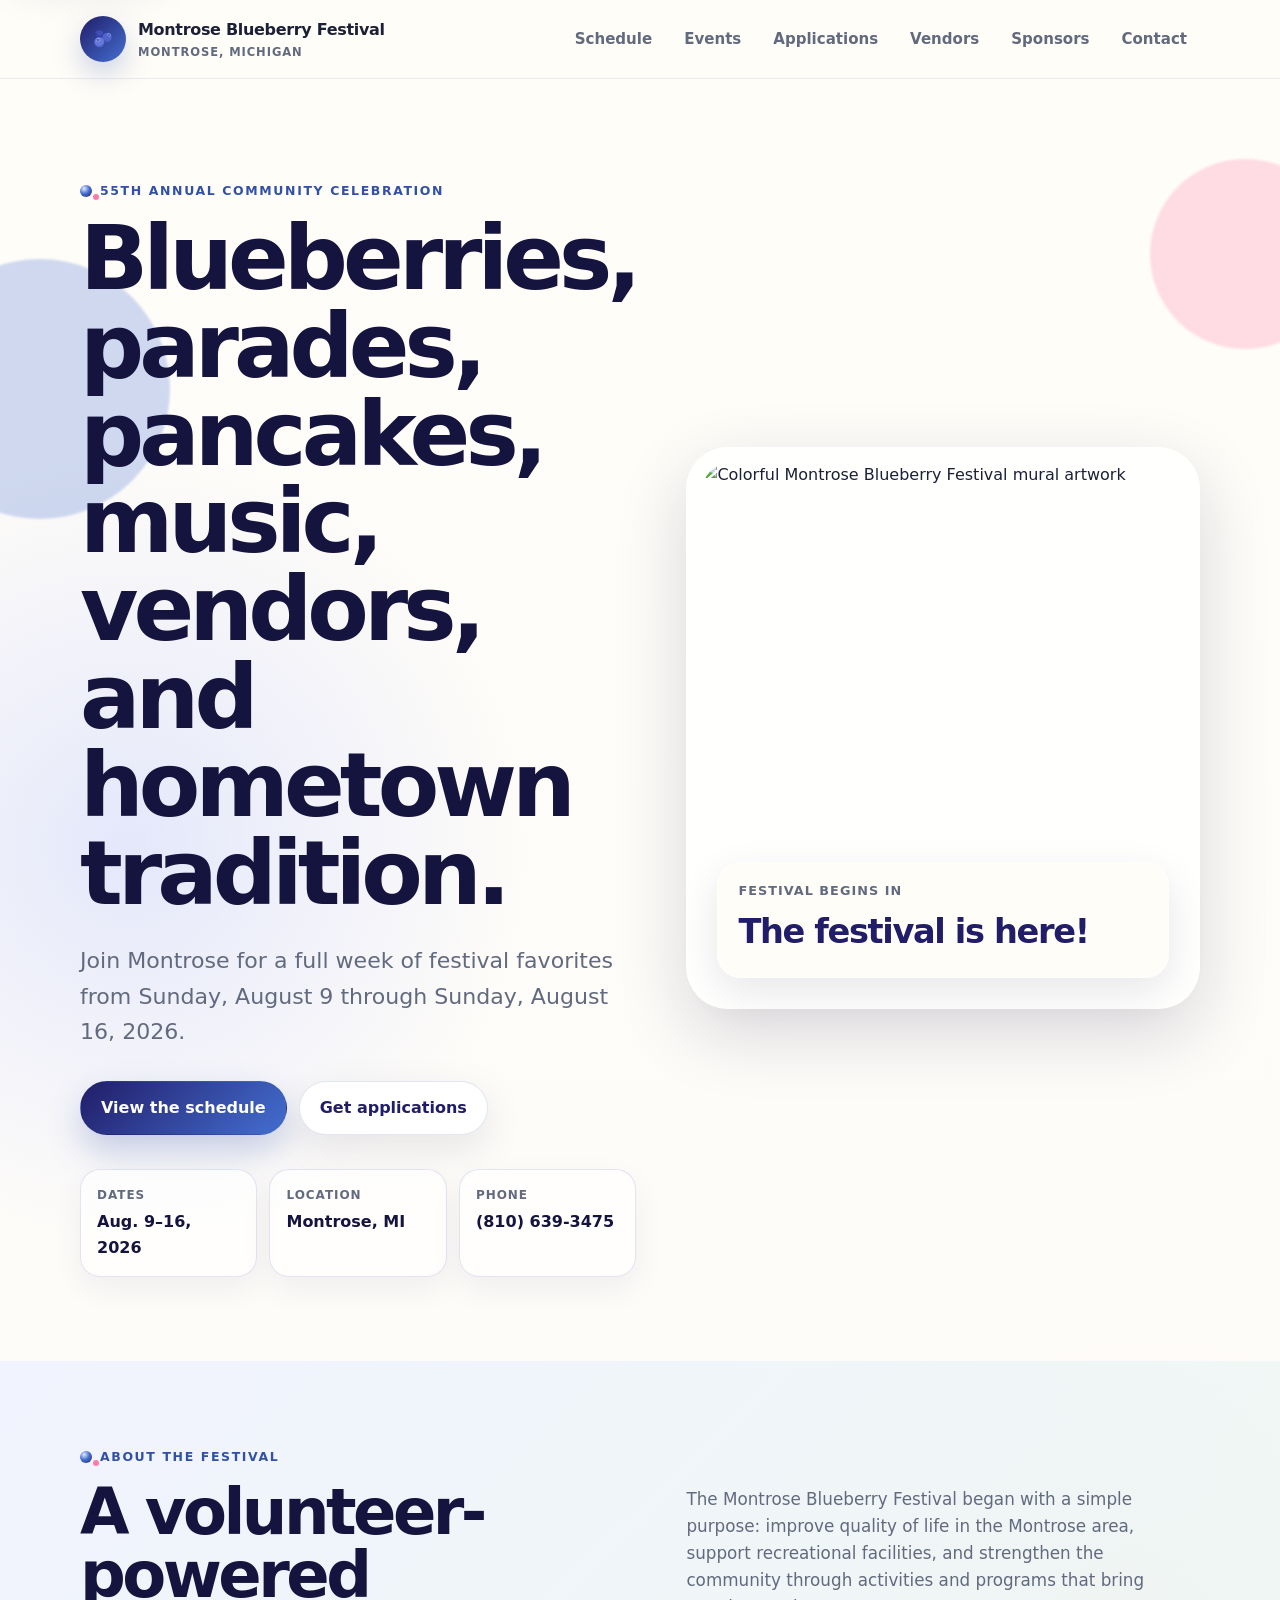
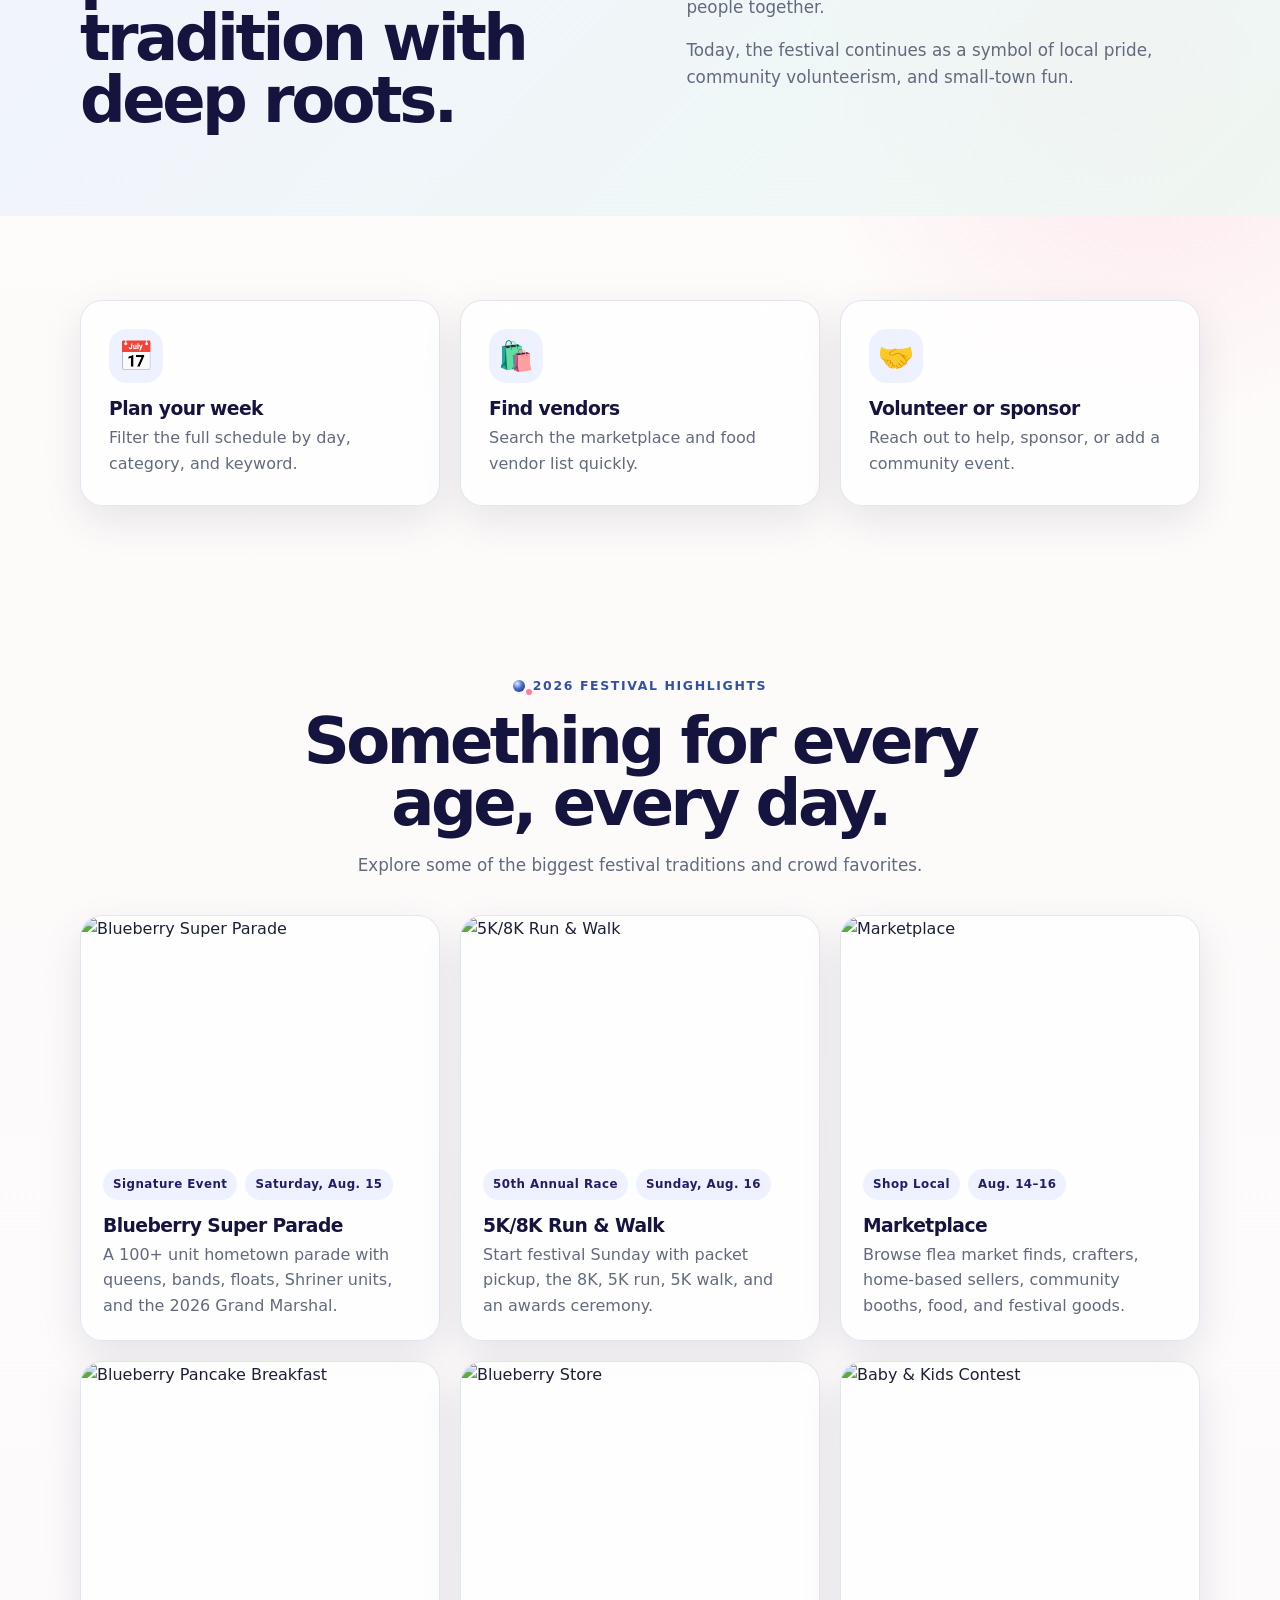
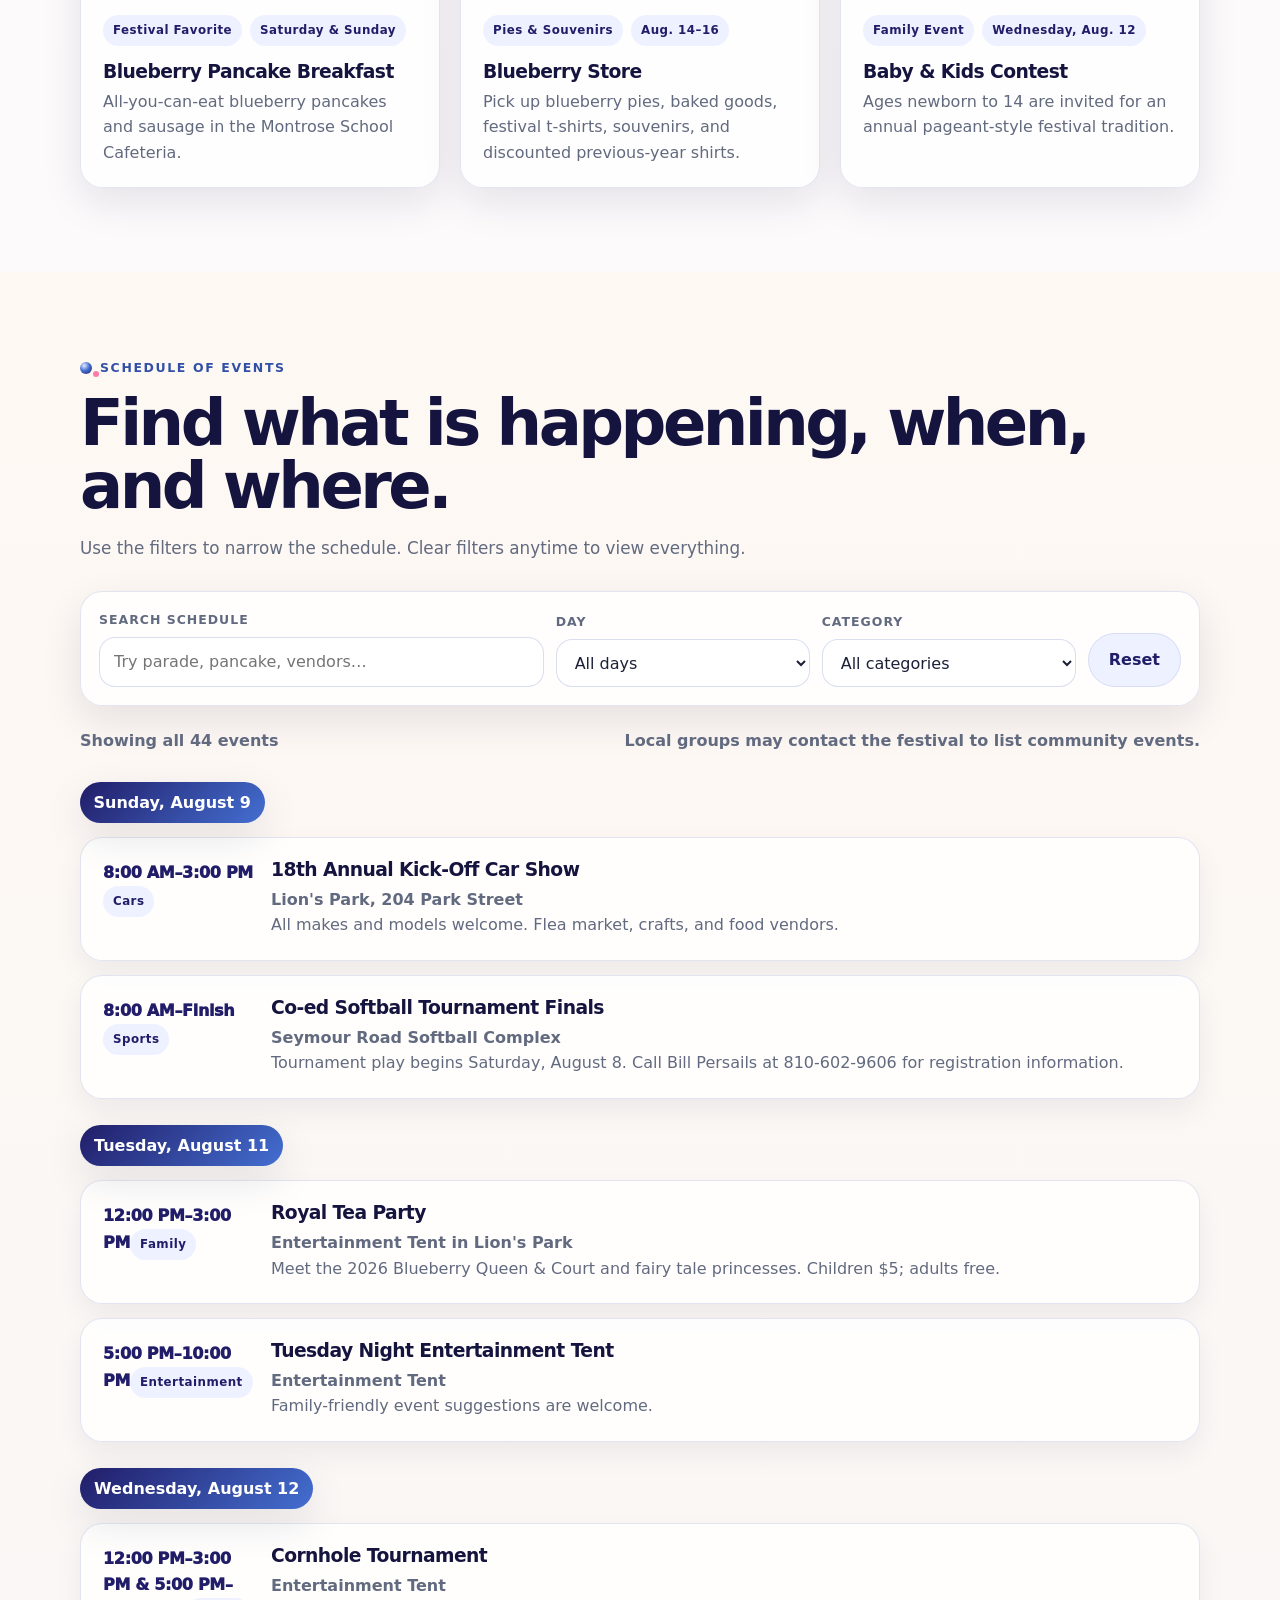
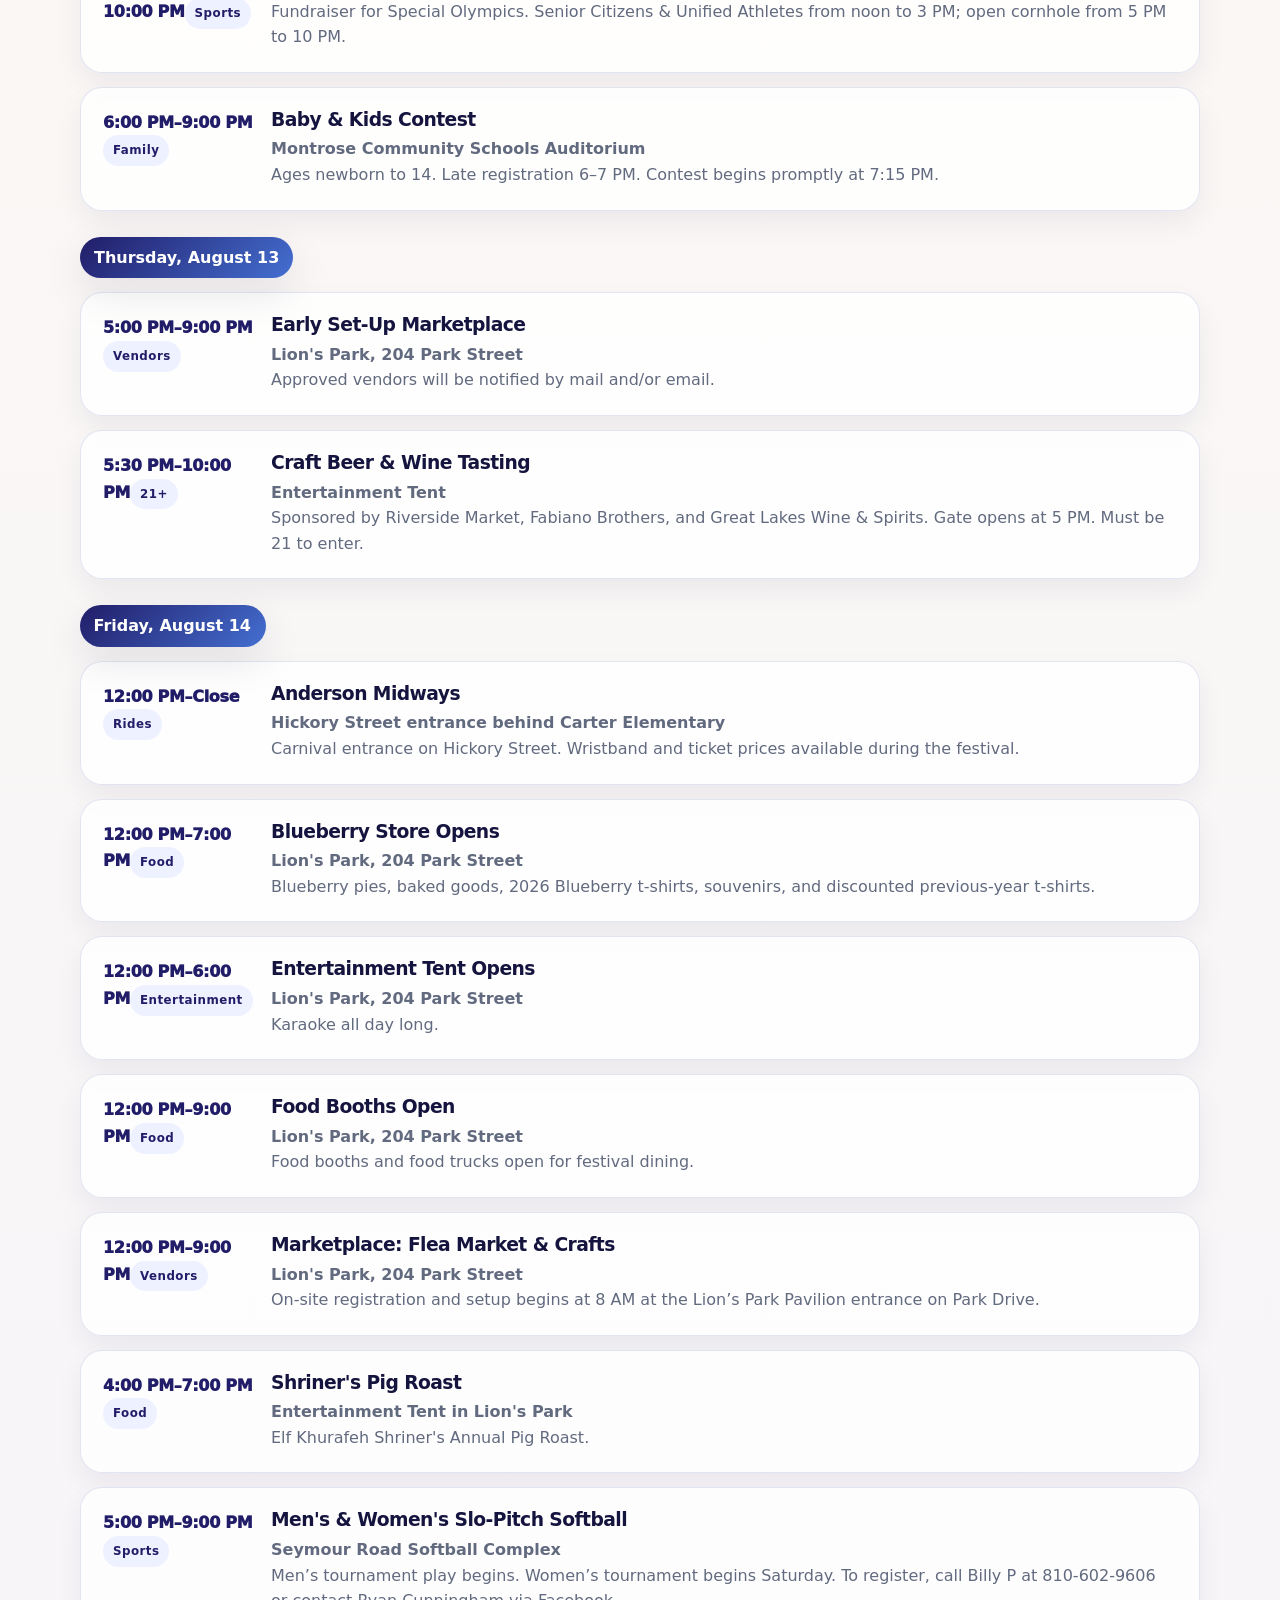
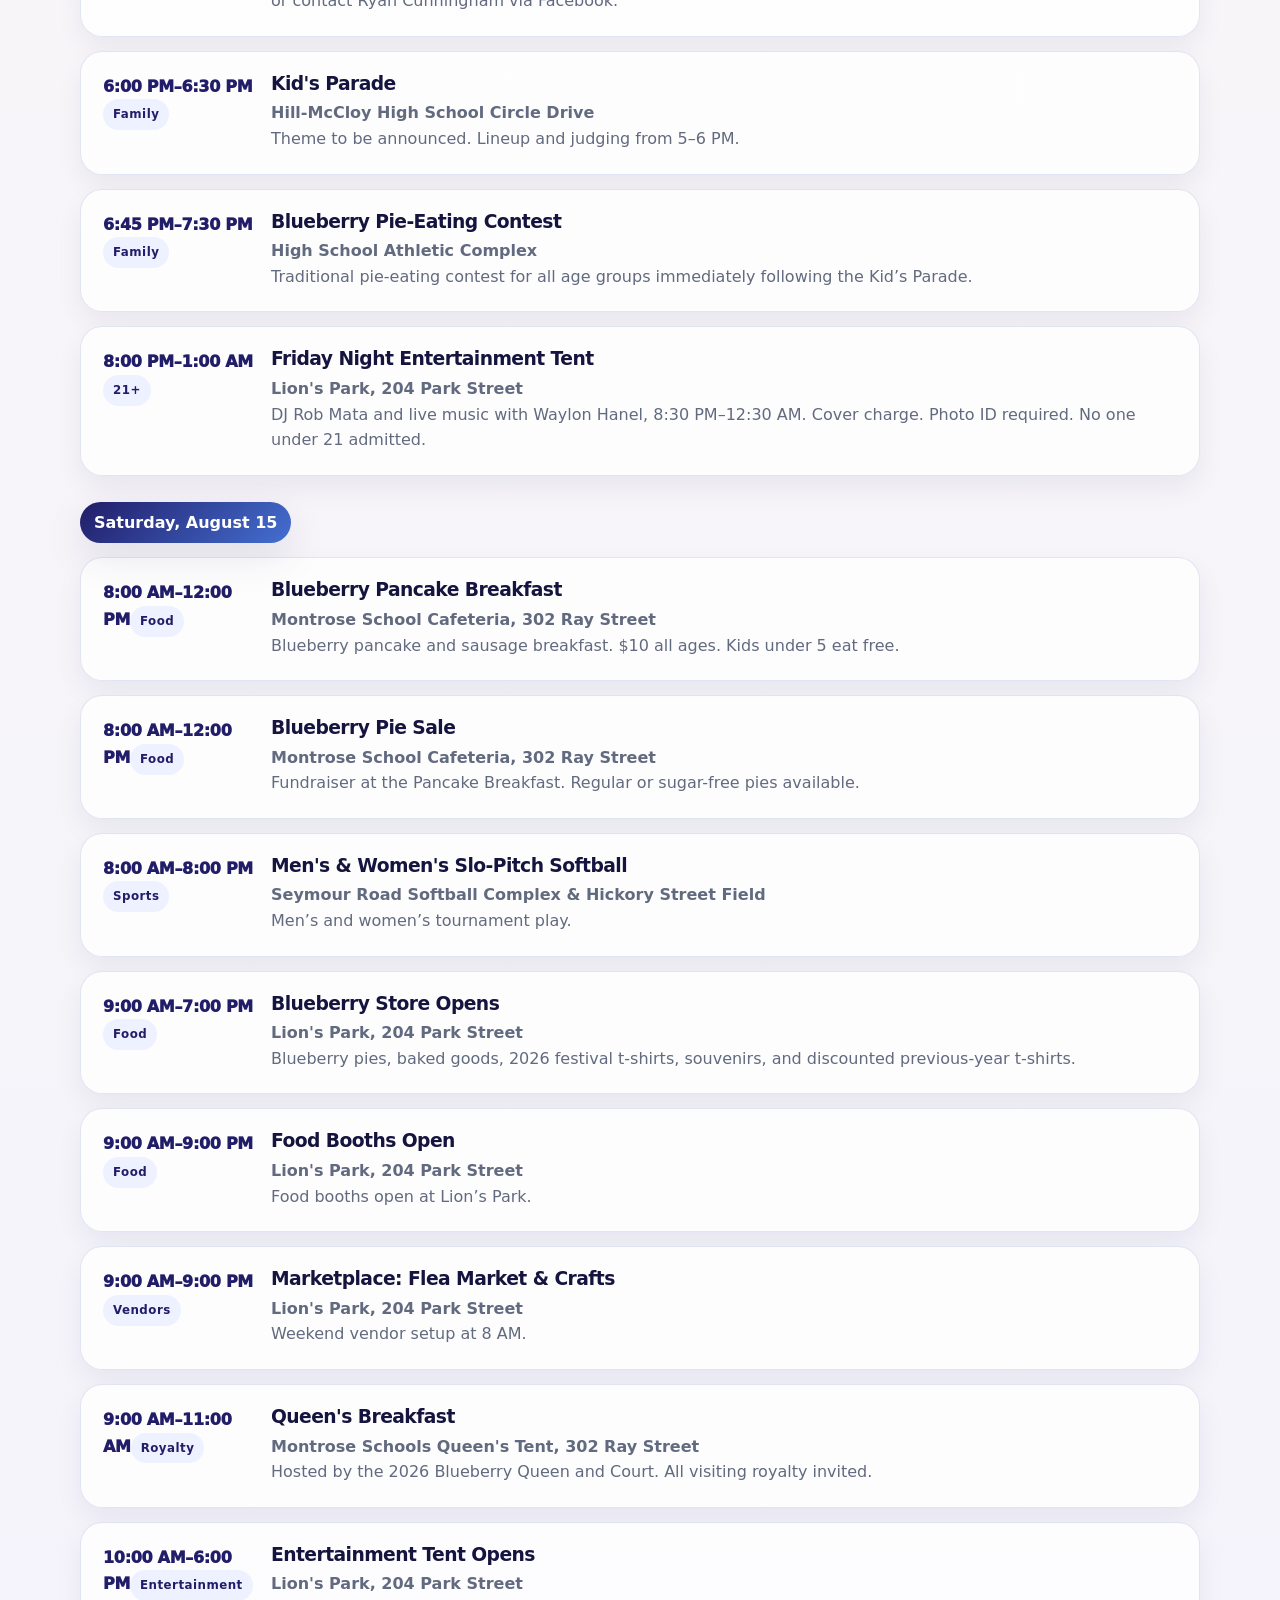
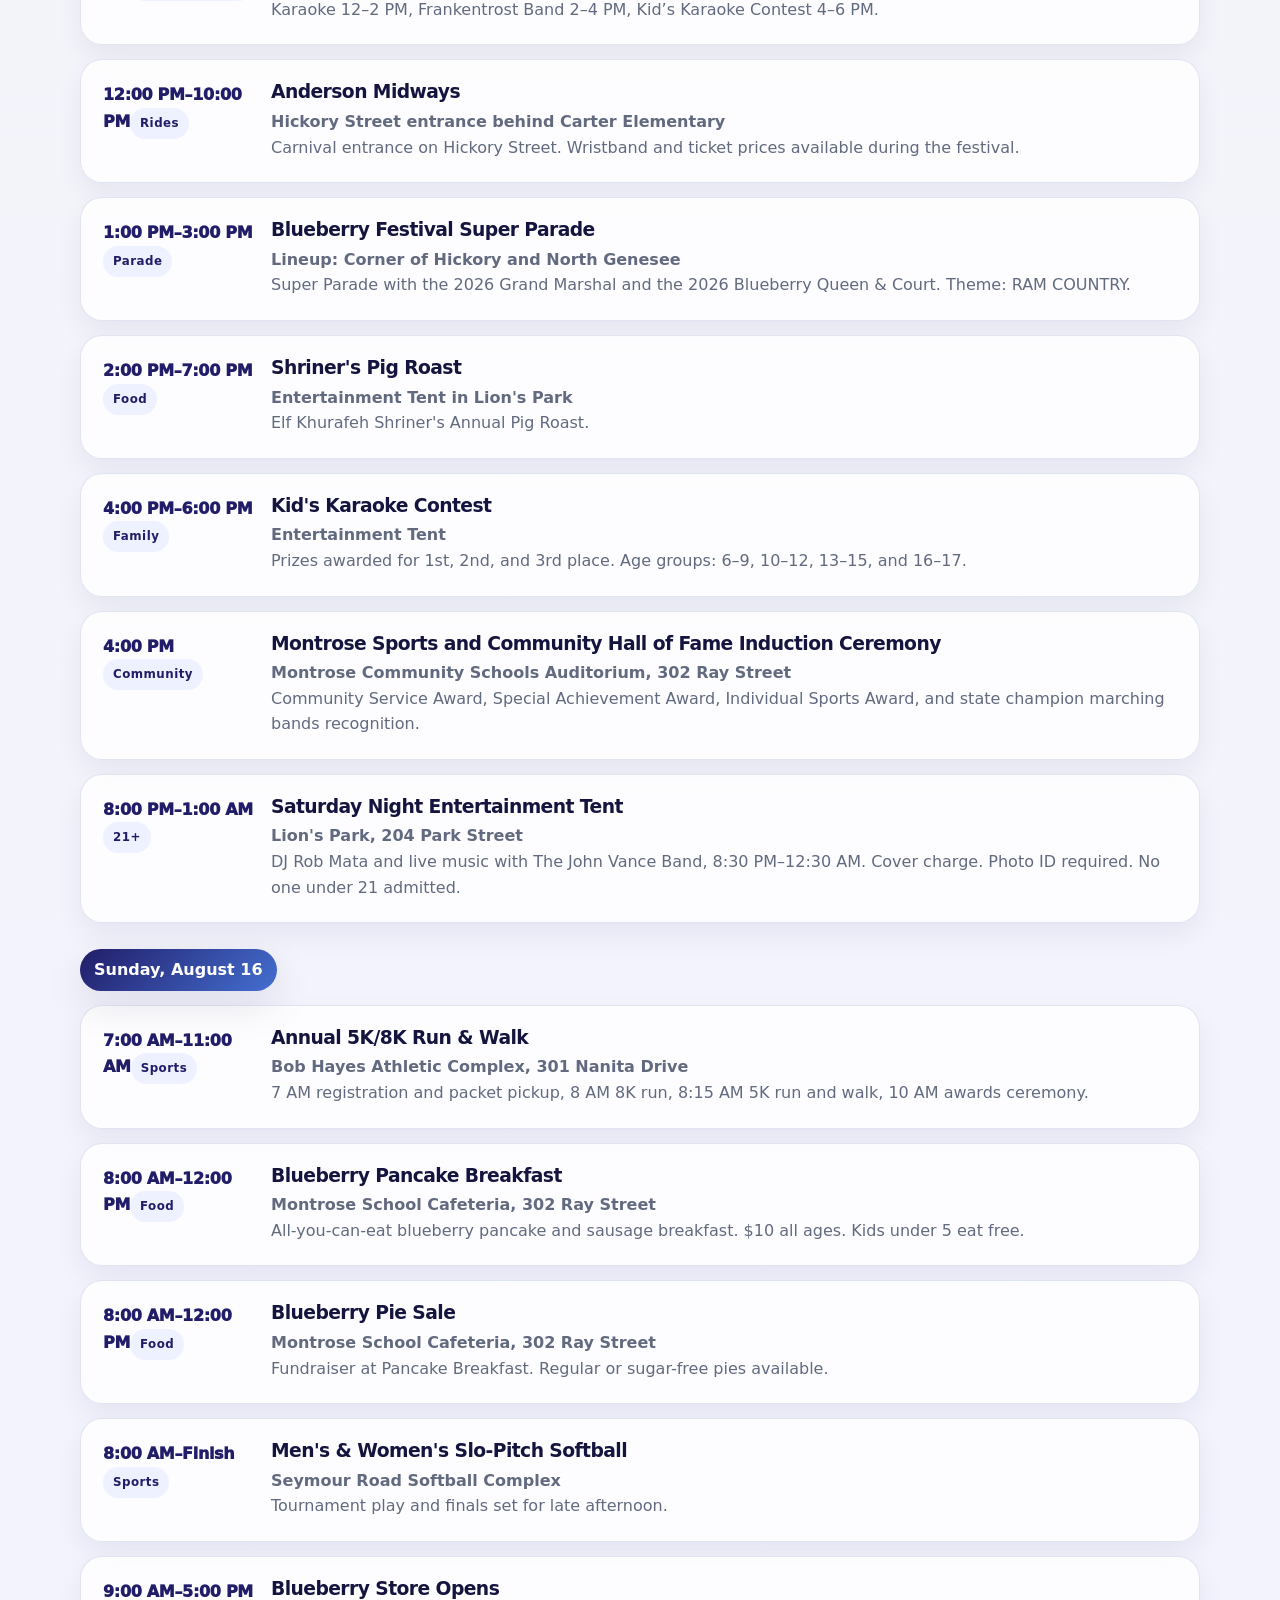
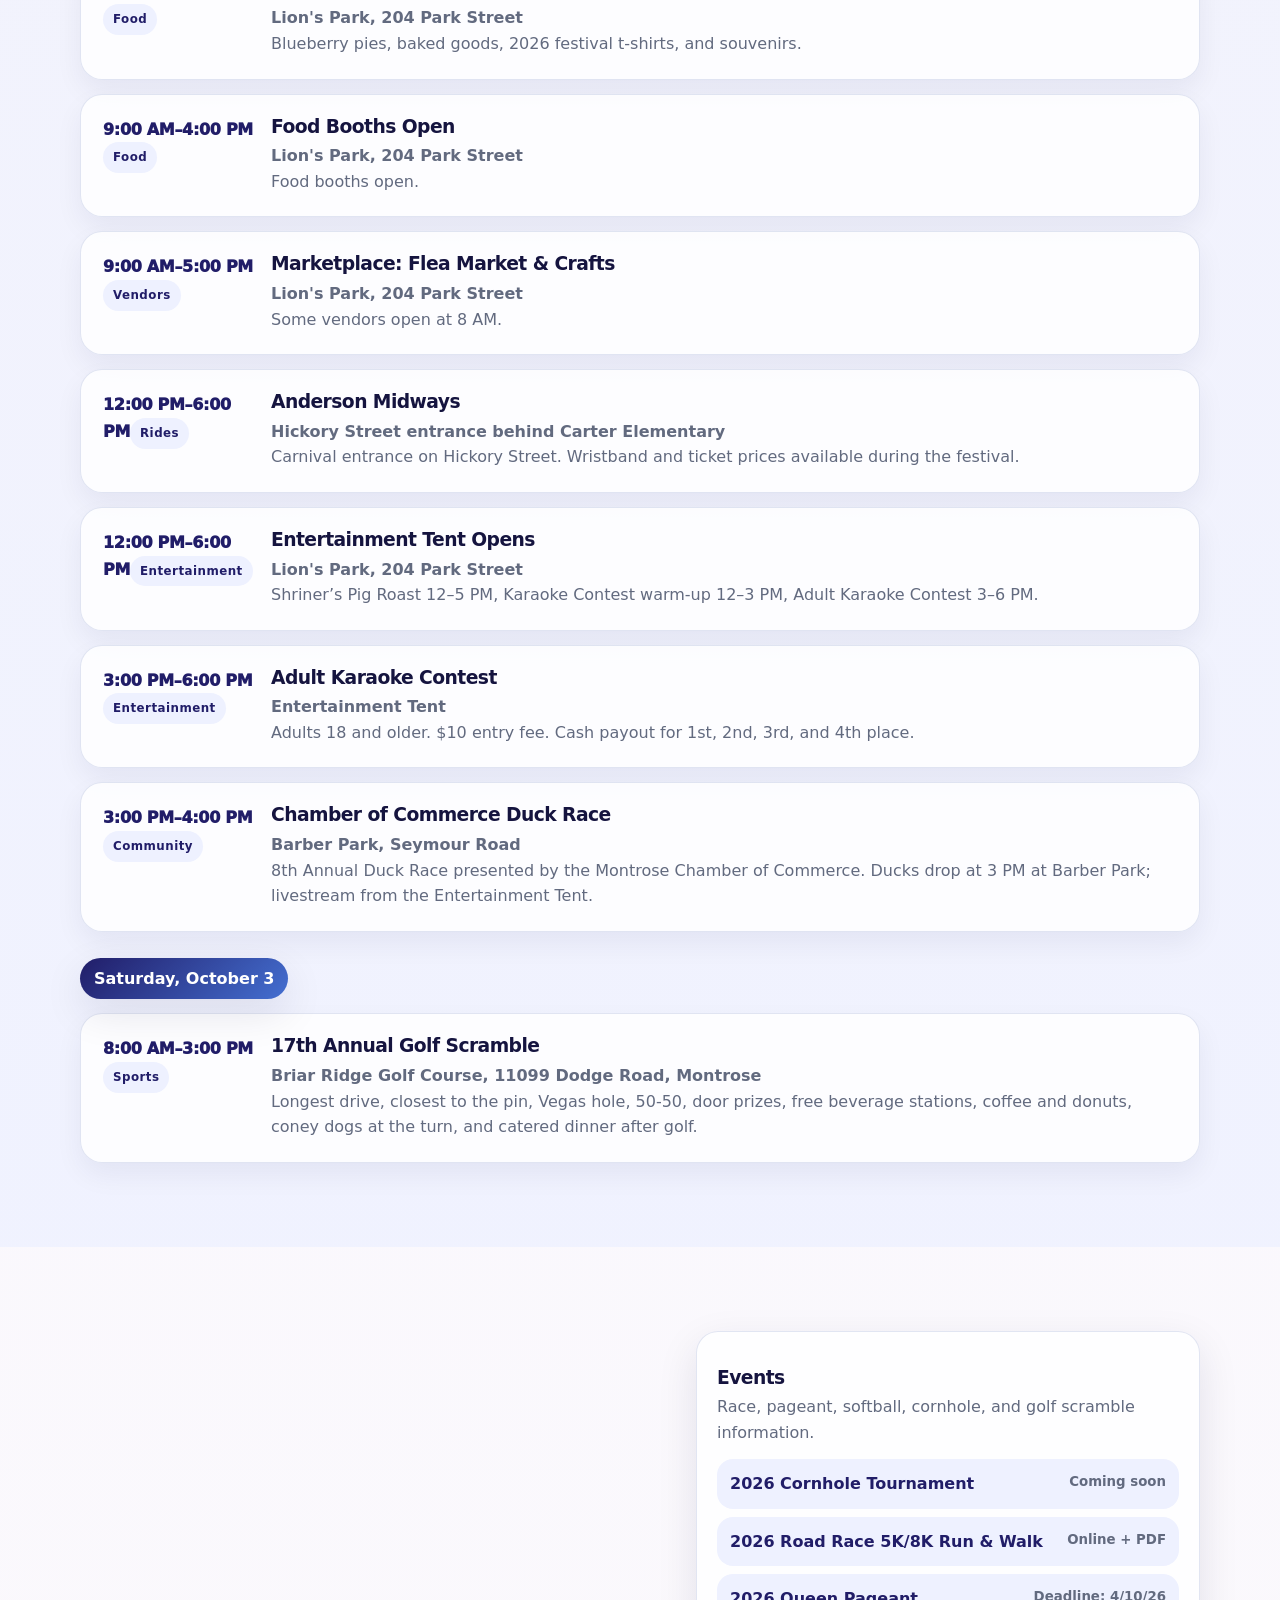
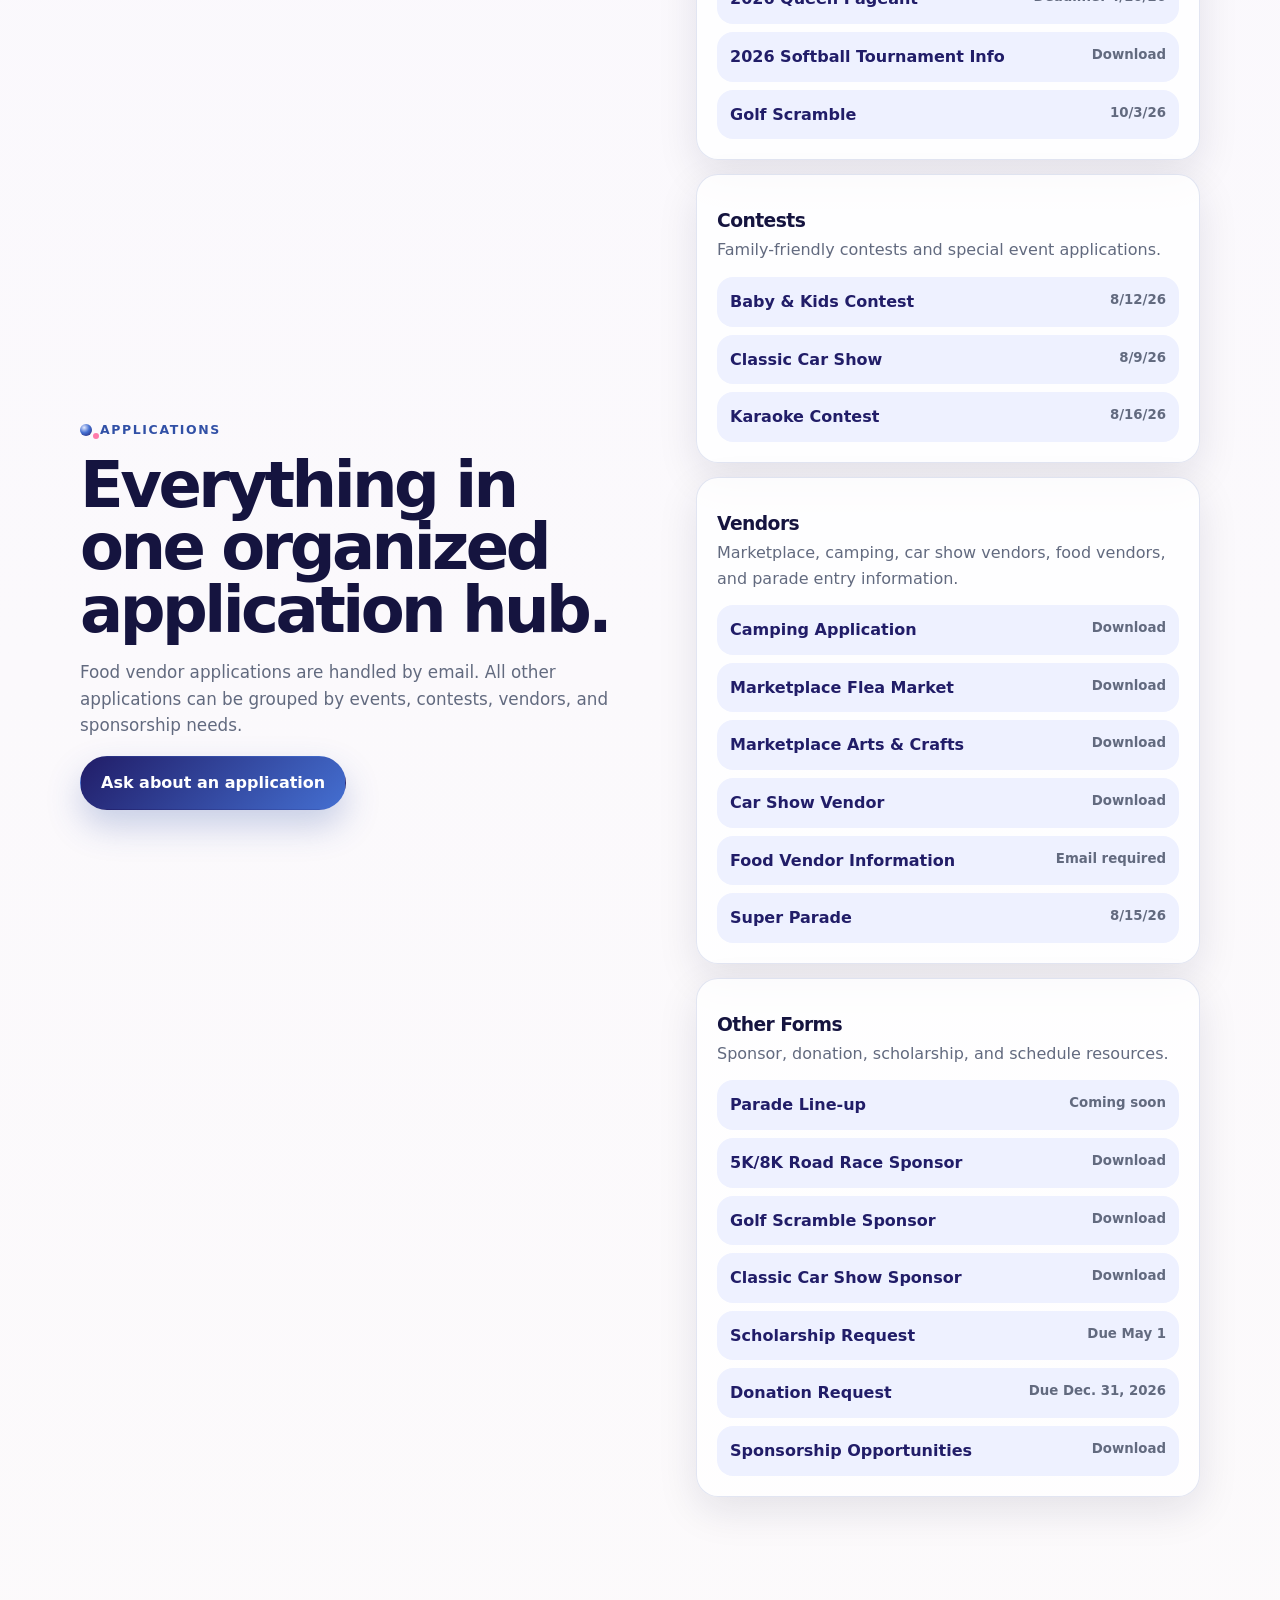
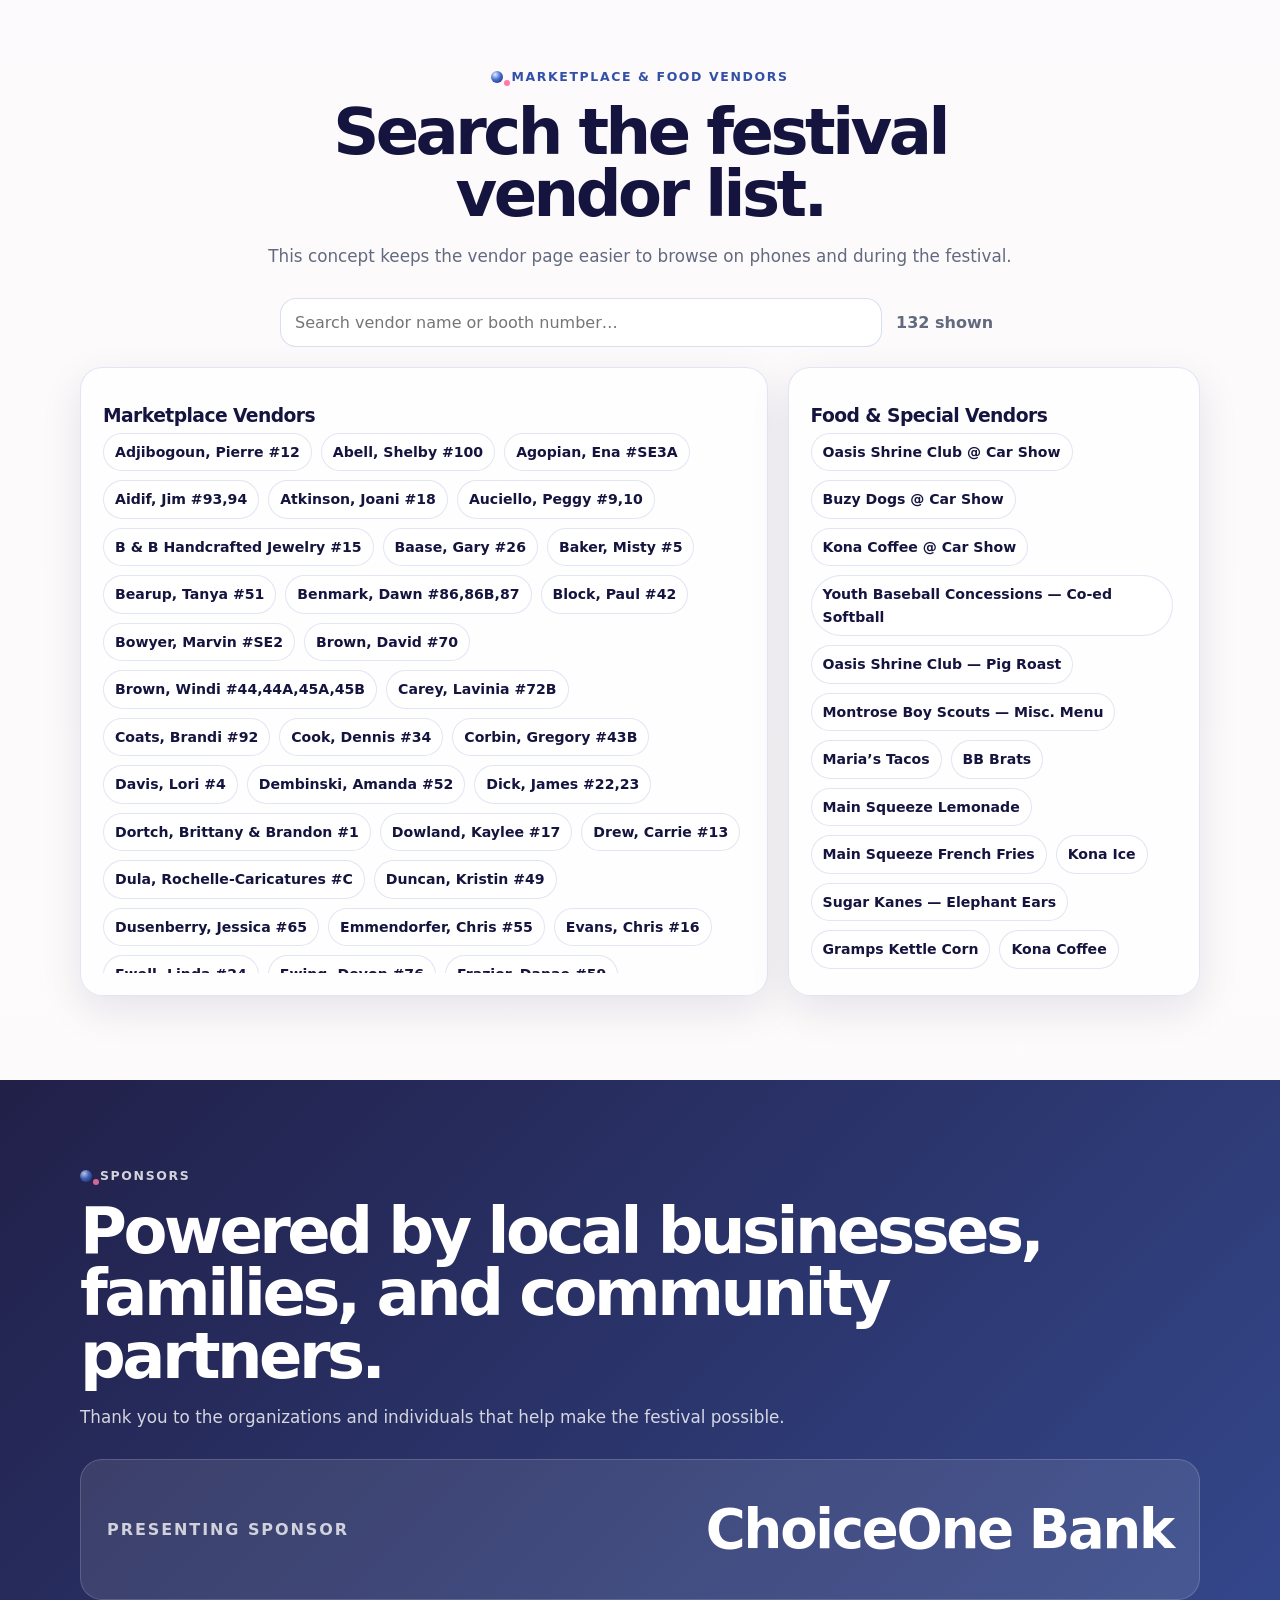
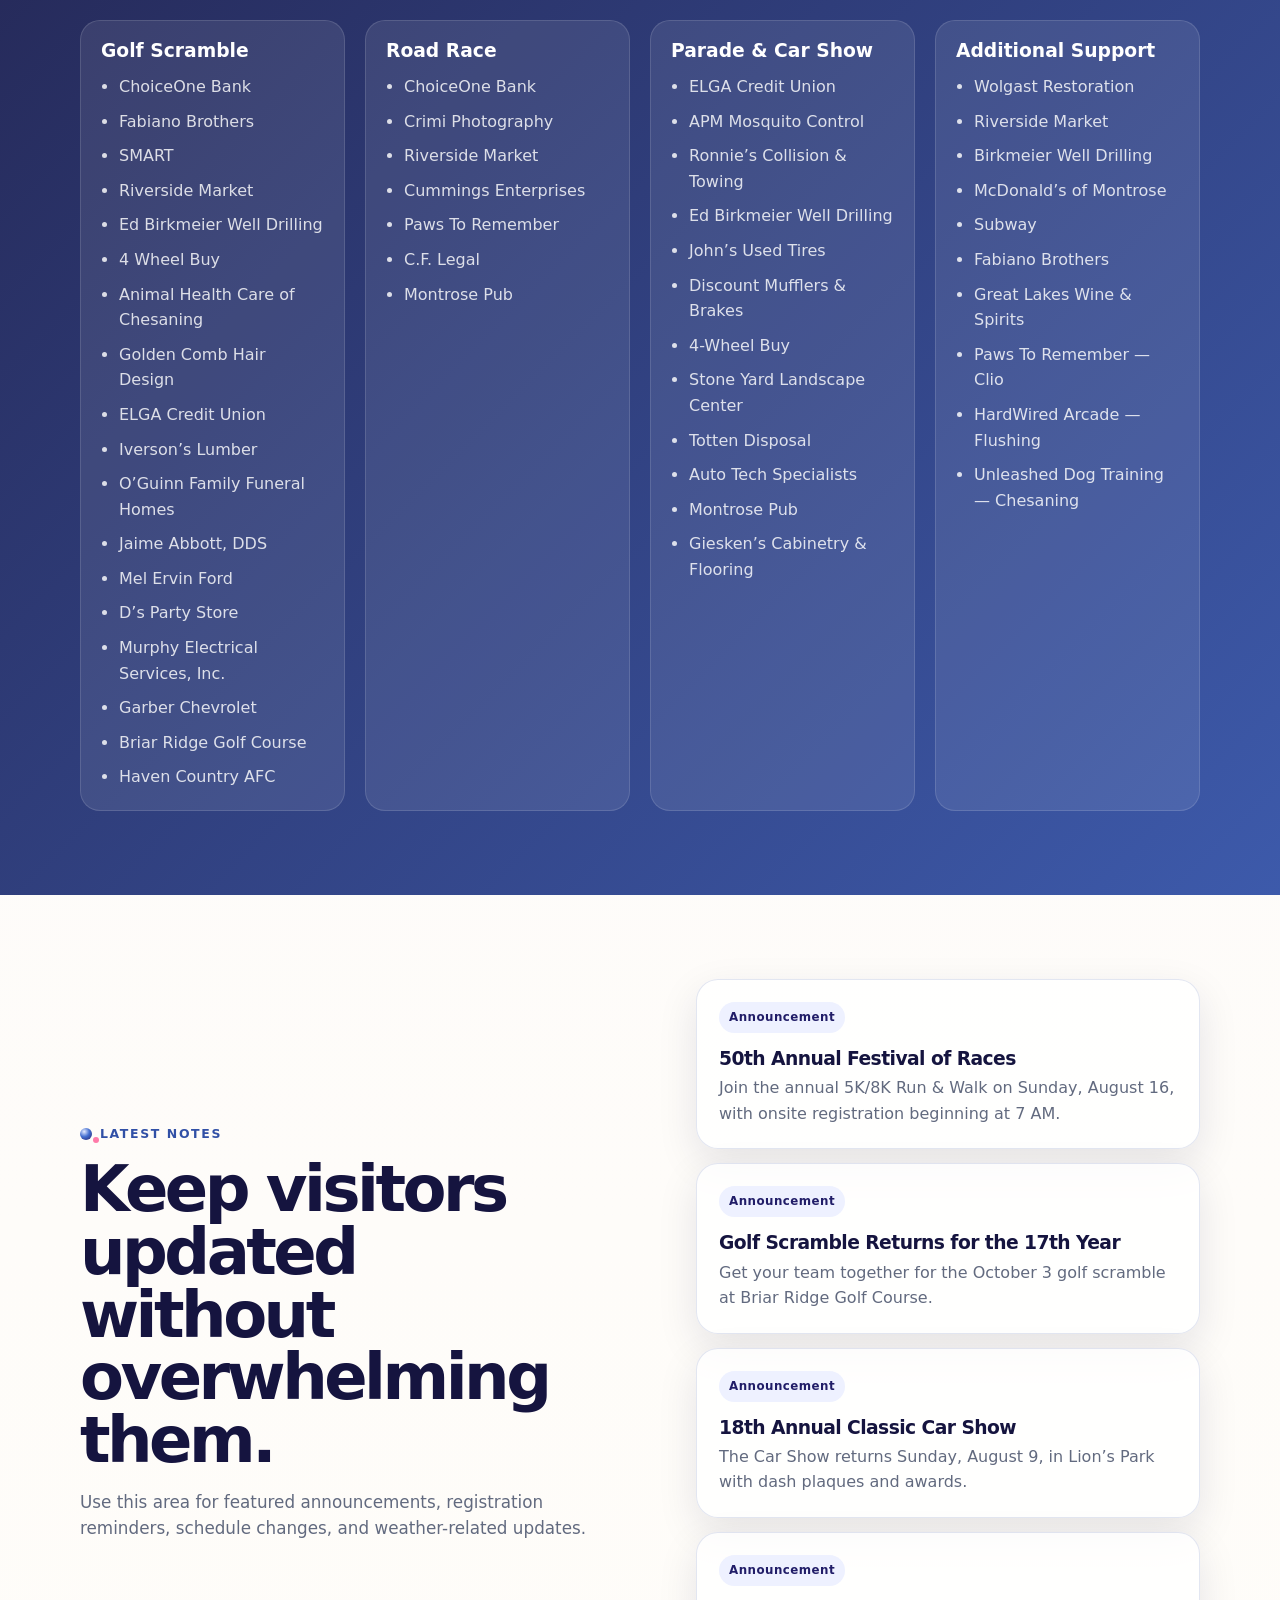
==== index.html @ 3ae3512d "website" ====
<!doctype html>
<html lang="en">
<head>
  <meta charset="utf-8" />
  <meta name="viewport" content="width=device-width, initial-scale=1" />
  <title>Montrose Blueberry Festival | August 9–16, 2026</title>
  <meta name="description" content="A modern, approachable redesign concept for the Montrose Blueberry Festival website with schedule filters, event highlights, applications, vendors, sponsors, and contact information." />
  <meta name="theme-color" content="#3150A6" />
  <link rel="preconnect" href="https://static.wixstatic.com" />
  <link rel="stylesheet" href="styles.css" />
</head>
<body>
  <a class="skip-link" href="#main">Skip to content</a>

  <header class="site-header" id="top">
    <nav class="nav wrap" aria-label="Main navigation">
      <a class="brand" href="#top" aria-label="Montrose Blueberry Festival home">
        <span class="brand-mark" aria-hidden="true">🫐</span>
        <span>
          <strong>Montrose Blueberry Festival</strong>
          <small>Montrose, Michigan</small>
        </span>
      </a>
      <button class="nav-toggle" aria-controls="nav-menu" aria-expanded="false">
        <span></span><span></span><span></span>
        <span class="sr-only">Menu</span>
      </button>
      <div class="nav-menu" id="nav-menu">
        <a href="#schedule">Schedule</a>
        <a href="#events">Events</a>
        <a href="#applications">Applications</a>
        <a href="#vendors">Vendors</a>
        <a href="#sponsors">Sponsors</a>
        <a href="#contact">Contact</a>
      </div>
    </nav>
  </header>

  <main id="main">
    <section class="hero section-pad">
      <div class="berry-orb orb-one" aria-hidden="true"></div>
      <div class="berry-orb orb-two" aria-hidden="true"></div>
      <div class="wrap hero-grid">
        <div class="hero-copy reveal">
          <p class="eyebrow">55th Annual Community Celebration</p>
          <h1>Blueberries, parades, pancakes, music, vendors, and hometown tradition.</h1>
          <p class="hero-text">Join Montrose for a full week of festival favorites from Sunday, August 9 through Sunday, August 16, 2026.</p>
          <div class="hero-actions">
            <a class="button primary" href="#schedule">View the schedule</a>
            <a class="button ghost" href="#applications">Get applications</a>
          </div>
          <dl class="hero-facts" aria-label="Festival quick facts">
            <div><dt>Dates</dt><dd>Aug. 9–16, 2026</dd></div>
            <div><dt>Location</dt><dd>Montrose, MI</dd></div>
            <div><dt>Phone</dt><dd><a href="tel:18106393475">(810) 639-3475</a></dd></div>
          </dl>
        </div>
        <div class="hero-card reveal" aria-label="Featured festival image and countdown">
          <img src="https://static.wixstatic.com/media/3cd0da_fd05cd73c44945819a7fe22a8183eb8b~mv2_d_2816_2112_s_2.jpg/v1/fill/w_900,h_620,al_c,q_90,enc_auto/3cd0da_fd05cd73c44945819a7fe22a8183eb8b~mv2_d_2816_2112_s_2.jpg" alt="Colorful Montrose Blueberry Festival mural artwork" />
          <div class="countdown-card">
            <span>Festival begins in</span>
            <strong id="countdown">Loading…</strong>
          </div>
        </div>
      </div>
    </section>

    <section class="section-pad intro" id="about">
      <div class="wrap split">
        <div class="section-heading reveal">
          <p class="eyebrow">About the festival</p>
          <h2>A volunteer-powered tradition with deep roots.</h2>
        </div>
        <div class="intro-copy reveal">
          <p>The Montrose Blueberry Festival began with a simple purpose: improve quality of life in the Montrose area, support recreational facilities, and strengthen the community through activities and programs that bring people together.</p>
          <p>Today, the festival continues as a symbol of local pride, community volunteerism, and small-town fun.</p>
        </div>
      </div>
    </section>

    <section class="section-pad quick-links">
      <div class="wrap cards-three">
        <a class="quick-card reveal" href="#schedule">
          <span>📅</span>
          <h3>Plan your week</h3>
          <p>Filter the full schedule by day, category, and keyword.</p>
        </a>
        <a class="quick-card reveal" href="#vendors">
          <span>🛍️</span>
          <h3>Find vendors</h3>
          <p>Search the marketplace and food vendor list quickly.</p>
        </a>
        <a class="quick-card reveal" href="#contact">
          <span>🤝</span>
          <h3>Volunteer or sponsor</h3>
          <p>Reach out to help, sponsor, or add a community event.</p>
        </a>
      </div>
    </section>

    <section class="section-pad" id="events">
      <div class="wrap">
        <div class="section-heading centered reveal">
          <p class="eyebrow">2026 festival highlights</p>
          <h2>Something for every age, every day.</h2>
          <p>Explore some of the biggest festival traditions and crowd favorites.</p>
        </div>
        <div class="feature-grid" id="feature-grid" aria-live="polite"></div>
      </div>
    </section>

    <section class="section-pad schedule-section" id="schedule">
      <div class="wrap">
        <div class="section-heading reveal">
          <p class="eyebrow">Schedule of events</p>
          <h2>Find what is happening, when, and where.</h2>
          <p>Use the filters to narrow the schedule. Clear filters anytime to view everything.</p>
        </div>

        <div class="filter-panel reveal" role="search" aria-label="Schedule filters">
          <label>
            <span>Search schedule</span>
            <input id="schedule-search" type="search" placeholder="Try parade, pancake, vendors…" />
          </label>
          <label>
            <span>Day</span>
            <select id="day-filter">
              <option value="all">All days</option>
            </select>
          </label>
          <label>
            <span>Category</span>
            <select id="category-filter">
              <option value="all">All categories</option>
            </select>
          </label>
          <button class="button soft" id="reset-filters" type="button">Reset</button>
        </div>

        <div class="schedule-meta reveal">
          <span id="result-count">Showing all events</span>
          <span>Local groups may contact the festival to list community events.</span>
        </div>

        <div class="timeline" id="schedule-list" aria-live="polite"></div>
      </div>
    </section>

    <section class="section-pad applications-section" id="applications">
      <div class="wrap split gap-large">
        <div class="section-heading reveal">
          <p class="eyebrow">Applications</p>
          <h2>Everything in one organized application hub.</h2>
          <p>Food vendor applications are handled by email. All other applications can be grouped by events, contests, vendors, and sponsorship needs.</p>
          <a class="button primary" href="mailto:montroseblueberryfestival@hotmail.com?subject=Blueberry%20Festival%20Application%20Question">Ask about an application</a>
        </div>
        <div class="application-board reveal" id="application-board"></div>
      </div>
    </section>

    <section class="section-pad vendors-section" id="vendors">
      <div class="wrap">
        <div class="section-heading centered reveal">
          <p class="eyebrow">Marketplace & food vendors</p>
          <h2>Search the festival vendor list.</h2>
          <p>This concept keeps the vendor page easier to browse on phones and during the festival.</p>
        </div>
        <div class="vendor-search reveal">
          <input id="vendor-search" type="search" placeholder="Search vendor name or booth number…" />
          <span id="vendor-count"></span>
        </div>
        <div class="vendor-layout">
          <div class="vendor-card reveal">
            <h3>Marketplace Vendors</h3>
            <div class="tag-list" id="marketplace-vendors"></div>
          </div>
          <div class="vendor-card reveal">
            <h3>Food & Special Vendors</h3>
            <div class="tag-list" id="food-vendors"></div>
          </div>
        </div>
      </div>
    </section>

    <section class="section-pad sponsors-section" id="sponsors">
      <div class="wrap">
        <div class="section-heading reveal">
          <p class="eyebrow">Sponsors</p>
          <h2>Powered by local businesses, families, and community partners.</h2>
          <p>Thank you to the organizations and individuals that help make the festival possible.</p>
        </div>
        <div class="sponsor-spotlight reveal">
          <span>Presenting Sponsor</span>
          <strong>ChoiceOne Bank</strong>
        </div>
        <div class="sponsor-grid reveal" id="sponsor-grid"></div>
      </div>
    </section>

    <section class="section-pad news-section" id="news">
      <div class="wrap split gap-large">
        <div class="section-heading reveal">
          <p class="eyebrow">Latest notes</p>
          <h2>Keep visitors updated without overwhelming them.</h2>
          <p>Use this area for featured announcements, registration reminders, schedule changes, and weather-related updates.</p>
        </div>
        <div class="news-list reveal" id="news-list"></div>
      </div>
    </section>

    <section class="section-pad contact-section" id="contact">
      <div class="wrap contact-grid">
        <div class="contact-copy reveal">
          <p class="eyebrow">Contact</p>
          <h2>Questions, ideas, volunteers, or sponsorships?</h2>
          <p>Send an email or leave a voicemail. During the off-season, the office is not staffed daily, but voicemail is checked weekly.</p>
          <div class="contact-actions">
            <a class="button primary" href="mailto:montroseblueberryfestival@hotmail.com">Email the festival</a>
            <a class="button ghost light" href="tel:18106393475">Call (810) 639-3475</a>
          </div>
        </div>
        <div class="contact-card reveal">
          <h3>Montrose Blueberry Festival, Inc.</h3>
          <p><strong>Mailing Address</strong><br />P.O. Box 316<br />Montrose, MI 48457-0316</p>
          <p><strong>Email</strong><br /><a href="mailto:montroseblueberryfestival@hotmail.com">montroseblueberryfestival@hotmail.com</a></p>
          <p><strong>Phone</strong><br /><a href="tel:18106393475">(810) 639-3475</a></p>
          <a class="text-link" href="https://www.facebook.com/Montrose-Blueberry-Festival-125414364166744/" target="_blank" rel="noopener">Visit Facebook</a>
        </div>
      </div>
    </section>
  </main>

  <footer class="site-footer">
    <div class="wrap footer-grid">
      <p>© <span id="year"></span> Montrose Blueberry Festival redesign concept.</p>
      <a href="#top">Back to top ↑</a>
    </div>
  </footer>

  <script src="script.js"></script>
</body>
</html>
---- styles.css ----
:root {
  --berry-950: #15143f;
  --berry-900: #211d68;
  --berry-800: #2b328a;
  --berry-700: #3150a6;
  --berry-600: #446fd1;
  --berry-300: #a8b8ff;
  --berry-100: #eef1ff;
  --green-700: #2f6a4c;
  --green-100: #ecf8f1;
  --cream: #fff7ea;
  --cream-2: #fffdf8;
  --gold: #f9bb4a;
  --pink: #ff7aa9;
  --ink: #1c2037;
  --muted: #626a7f;
  --line: rgba(49, 80, 166, 0.14);
  --shadow: 0 24px 70px rgba(21, 20, 63, 0.16);
  --shadow-soft: 0 14px 40px rgba(21, 20, 63, 0.1);
  --radius-lg: 32px;
  --radius-md: 22px;
  --radius-sm: 14px;
  --wrap: min(1120px, calc(100% - 32px));
}

* { box-sizing: border-box; }

html {
  scroll-behavior: smooth;
}

body {
  margin: 0;
  font-family: Inter, ui-sans-serif, system-ui, -apple-system, BlinkMacSystemFont, "Segoe UI", sans-serif;
  color: var(--ink);
  background:
    radial-gradient(circle at 10% 5%, rgba(168, 184, 255, 0.3), transparent 25rem),
    radial-gradient(circle at 90% 10%, rgba(255, 122, 169, 0.16), transparent 22rem),
    linear-gradient(180deg, #fffdf8 0%, #f8f6ff 48%, #fffdf8 100%);
  line-height: 1.6;
}

body.nav-open { overflow: hidden; }

img {
  max-width: 100%;
  display: block;
}

a {
  color: inherit;
  text-decoration: none;
}

button,
input,
select {
  font: inherit;
}

.wrap {
  width: var(--wrap);
  margin-inline: auto;
}

.section-pad {
  padding: 84px 0;
}

.skip-link {
  position: absolute;
  top: 12px;
  left: 12px;
  z-index: 50;
  transform: translateY(-180%);
  background: #fff;
  color: var(--berry-900);
  padding: 10px 14px;
  border-radius: 999px;
  box-shadow: var(--shadow-soft);
}

.skip-link:focus { transform: translateY(0); }

.sr-only {
  position: absolute;
  width: 1px;
  height: 1px;
  overflow: hidden;
  clip: rect(0, 0, 0, 0);
}

.site-header {
  position: sticky;
  top: 0;
  z-index: 40;
  background: rgba(255, 253, 248, 0.82);
  border-bottom: 1px solid rgba(49, 80, 166, 0.1);
  backdrop-filter: blur(20px);
}

.nav {
  min-height: 78px;
  display: flex;
  align-items: center;
  justify-content: space-between;
  gap: 24px;
}

.brand {
  display: inline-flex;
  align-items: center;
  gap: 12px;
  font-weight: 800;
  letter-spacing: -0.02em;
}

.brand small {
  display: block;
  color: var(--muted);
  font-weight: 700;
  font-size: 0.72rem;
  letter-spacing: 0.08em;
  text-transform: uppercase;
}

.brand-mark {
  width: 46px;
  height: 46px;
  display: grid;
  place-items: center;
  border-radius: 50%;
  background: linear-gradient(135deg, var(--berry-900), var(--berry-600));
  box-shadow: 0 12px 28px rgba(49, 80, 166, 0.25);
}

.nav-menu {
  display: flex;
  align-items: center;
  gap: 6px;
}

.nav-menu a {
  padding: 10px 13px;
  border-radius: 999px;
  color: var(--muted);
  font-weight: 750;
  font-size: 0.94rem;
  transition: 0.2s ease;
}

.nav-menu a:hover,
.nav-menu a:focus-visible {
  color: var(--berry-900);
  background: var(--berry-100);
}

.nav-toggle {
  display: none;
  border: 0;
  background: var(--berry-900);
  color: #fff;
  border-radius: 999px;
  width: 48px;
  height: 48px;
  padding: 13px;
  cursor: pointer;
}

.nav-toggle span:not(.sr-only) {
  display: block;
  height: 2px;
  background: currentColor;
  border-radius: 3px;
  margin: 4px 0;
}

.hero {
  position: relative;
  overflow: clip;
  padding-top: 100px;
}

.hero-grid,
.split,
.contact-grid {
  display: grid;
  grid-template-columns: minmax(0, 1.04fr) minmax(320px, 0.96fr);
  gap: 50px;
  align-items: center;
}

.hero-copy h1,
.section-heading h2,
.contact-copy h2 {
  margin: 0;
  letter-spacing: -0.055em;
  line-height: 0.98;
  color: var(--berry-950);
}

.hero-copy h1 {
  max-width: 780px;
  font-size: clamp(3.2rem, 7vw, 6.6rem);
}

.hero-text {
  max-width: 680px;
  margin: 26px 0 0;
  font-size: clamp(1.1rem, 2vw, 1.38rem);
  color: var(--muted);
}

.eyebrow {
  display: inline-flex;
  align-items: center;
  gap: 8px;
  width: fit-content;
  margin: 0 0 14px;
  color: var(--berry-700);
  font-weight: 900;
  letter-spacing: 0.13em;
  text-transform: uppercase;
  font-size: 0.78rem;
}

.eyebrow::before {
  content: "";
  width: 12px;
  height: 12px;
  border-radius: 50%;
  background: radial-gradient(circle at 35% 30%, #e4eaff, var(--berry-600) 45%, var(--berry-900));
  box-shadow: 10px 6px 0 -3px var(--pink);
}

.hero-actions,
.contact-actions {
  display: flex;
  flex-wrap: wrap;
  gap: 12px;
  margin-top: 32px;
}

.button {
  display: inline-flex;
  align-items: center;
  justify-content: center;
  min-height: 48px;
  padding: 13px 20px;
  border-radius: 999px;
  border: 1px solid transparent;
  font-weight: 850;
  cursor: pointer;
  transition: transform 0.2s ease, box-shadow 0.2s ease, background 0.2s ease;
}

.button:hover,
.button:focus-visible {
  transform: translateY(-2px);
}

.button.primary {
  color: #fff;
  background: linear-gradient(135deg, var(--berry-900), var(--berry-600));
  box-shadow: 0 16px 34px rgba(49, 80, 166, 0.26);
}

.button.ghost {
  color: var(--berry-900);
  background: #fff;
  border-color: var(--line);
  box-shadow: var(--shadow-soft);
}

.button.ghost.light {
  color: #fff;
  background: rgba(255, 255, 255, 0.14);
  border-color: rgba(255, 255, 255, 0.24);
  box-shadow: none;
}

.button.soft {
  color: var(--berry-900);
  background: var(--berry-100);
  border-color: rgba(49, 80, 166, 0.12);
}

.hero-facts {
  display: grid;
  grid-template-columns: repeat(3, minmax(0, 1fr));
  gap: 12px;
  margin: 34px 0 0;
}

.hero-facts div {
  padding: 16px;
  border: 1px solid var(--line);
  border-radius: 20px;
  background: rgba(255, 255, 255, 0.66);
  box-shadow: 0 12px 32px rgba(21, 20, 63, 0.06);
}

.hero-facts dt {
  color: var(--muted);
  font-size: 0.75rem;
  text-transform: uppercase;
  letter-spacing: 0.08em;
  font-weight: 900;
}

.hero-facts dd {
  margin: 4px 0 0;
  font-weight: 900;
  color: var(--berry-950);
}

.hero-card {
  position: relative;
  min-height: 560px;
  padding: 14px;
  border-radius: 42px;
  background: rgba(255, 255, 255, 0.76);
  box-shadow: var(--shadow);
  border: 1px solid rgba(255, 255, 255, 0.7);
  transform: rotate(1deg);
}

.hero-card img {
  width: 100%;
  height: 100%;
  min-height: 532px;
  object-fit: cover;
  border-radius: 32px;
}

.countdown-card {
  position: absolute;
  left: 30px;
  right: 30px;
  bottom: 30px;
  padding: 18px 20px;
  border-radius: 24px;
  background: rgba(255, 253, 248, 0.88);
  backdrop-filter: blur(14px);
  border: 1px solid rgba(255, 255, 255, 0.68);
  box-shadow: var(--shadow-soft);
}

.countdown-card span {
  display: block;
  color: var(--muted);
  font-size: 0.8rem;
  font-weight: 900;
  letter-spacing: 0.08em;
  text-transform: uppercase;
}

.countdown-card strong {
  display: block;
  margin-top: 4px;
  font-size: clamp(1.4rem, 3vw, 2.1rem);
  color: var(--berry-900);
  letter-spacing: -0.04em;
}

.berry-orb {
  position: absolute;
  border-radius: 999px;
  filter: blur(1px);
  pointer-events: none;
  opacity: 0.25;
}

.orb-one {
  width: 260px;
  height: 260px;
  left: -90px;
  top: 180px;
  background: var(--berry-600);
}

.orb-two {
  width: 190px;
  height: 190px;
  right: -60px;
  top: 80px;
  background: var(--pink);
}

.intro {
  background: linear-gradient(135deg, rgba(238, 241, 255, 0.82), rgba(236, 248, 241, 0.82));
}

.section-heading h2,
.contact-copy h2 {
  font-size: clamp(2.4rem, 5vw, 4.4rem);
}

.section-heading p:not(.eyebrow),
.intro-copy p,
.contact-copy p {
  color: var(--muted);
  font-size: 1.05rem;
}

.centered {
  max-width: 760px;
  margin-inline: auto;
  text-align: center;
}

.centered .eyebrow { margin-inline: auto; }

.gap-large { gap: 70px; }

.cards-three,
.feature-grid,
.sponsor-grid {
  display: grid;
  grid-template-columns: repeat(3, minmax(0, 1fr));
  gap: 20px;
}

.quick-card,
.feature-card,
.vendor-card,
.contact-card,
.news-card,
.application-category {
  border: 1px solid var(--line);
  background: rgba(255, 255, 255, 0.78);
  box-shadow: var(--shadow-soft);
  border-radius: var(--radius-md);
}

.quick-card {
  padding: 28px;
  transition: transform 0.2s ease, box-shadow 0.2s ease;
}

.quick-card:hover,
.quick-card:focus-visible,
.feature-card:hover {
  transform: translateY(-4px);
  box-shadow: var(--shadow);
}

.quick-card span {
  display: grid;
  place-items: center;
  width: 54px;
  height: 54px;
  border-radius: 18px;
  background: var(--berry-100);
  font-size: 1.8rem;
}

.quick-card h3,
.feature-card h3,
.vendor-card h3,
.news-card h3,
.application-category h3 {
  margin: 16px 0 6px;
  color: var(--berry-950);
  letter-spacing: -0.03em;
  line-height: 1.08;
}

.quick-card p,
.feature-card p,
.news-card p,
.application-category p,
.schedule-card p {
  margin: 0;
  color: var(--muted);
}

.feature-grid {
  margin-top: 36px;
}

.feature-card {
  overflow: hidden;
  min-height: 100%;
  transition: 0.2s ease;
}

.feature-card img {
  width: 100%;
  aspect-ratio: 1.55 / 1;
  object-fit: cover;
}

.feature-card-content {
  padding: 22px;
}

.badge-row {
  display: flex;
  flex-wrap: wrap;
  gap: 8px;
  margin-bottom: 14px;
}

.badge {
  display: inline-flex;
  align-items: center;
  gap: 6px;
  width: fit-content;
  padding: 6px 10px;
  border-radius: 999px;
  font-weight: 900;
  font-size: 0.74rem;
  letter-spacing: 0.04em;
  color: var(--berry-900);
  background: var(--berry-100);
}

.schedule-section {
  background: linear-gradient(180deg, rgba(255, 247, 234, 0.5), rgba(238, 241, 255, 0.84));
}

.filter-panel {
  display: grid;
  grid-template-columns: minmax(220px, 1.4fr) minmax(160px, 0.8fr) minmax(160px, 0.8fr) auto;
  gap: 12px;
  align-items: end;
  margin-top: 30px;
  padding: 18px;
  border-radius: var(--radius-md);
  background: rgba(255, 255, 255, 0.78);
  border: 1px solid var(--line);
  box-shadow: var(--shadow-soft);
}

label span {
  display: block;
  color: var(--muted);
  font-size: 0.78rem;
  font-weight: 900;
  letter-spacing: 0.08em;
  text-transform: uppercase;
  margin-bottom: 7px;
}

input,
select {
  width: 100%;
  min-height: 48px;
  padding: 11px 14px;
  color: var(--ink);
  background: #fff;
  border: 1px solid rgba(49, 80, 166, 0.18);
  border-radius: 16px;
  outline: none;
}

input:focus,
select:focus {
  border-color: var(--berry-600);
  box-shadow: 0 0 0 4px rgba(68, 111, 209, 0.13);
}

.schedule-meta {
  display: flex;
  justify-content: space-between;
  gap: 16px;
  margin: 22px 0 16px;
  color: var(--muted);
  font-weight: 750;
}

.timeline {
  position: relative;
  display: grid;
  gap: 14px;
}

.day-heading {
  position: sticky;
  top: 79px;
  z-index: 5;
  width: fit-content;
  padding: 8px 14px;
  margin-top: 12px;
  border-radius: 999px;
  color: #fff;
  background: linear-gradient(135deg, var(--berry-900), var(--berry-600));
  box-shadow: var(--shadow-soft);
  font-weight: 900;
}

.schedule-card {
  position: relative;
  display: grid;
  grid-template-columns: 150px 1fr;
  gap: 18px;
  padding: 22px;
  border: 1px solid var(--line);
  border-radius: var(--radius-md);
  background: rgba(255, 255, 255, 0.82);
  box-shadow: 0 12px 28px rgba(21, 20, 63, 0.06);
}

.schedule-card .time {
  color: var(--berry-900);
  font-weight: 950;
  letter-spacing: -0.02em;
}

.schedule-card h3 {
  margin: 0 0 6px;
  color: var(--berry-950);
  letter-spacing: -0.03em;
  line-height: 1.1;
}

.location {
  margin: 0 0 8px;
  color: var(--green-700);
  font-weight: 850;
}

.application-board {
  display: grid;
  gap: 14px;
}

.application-category {
  padding: 20px;
}

.application-list {
  display: grid;
  gap: 8px;
  margin-top: 14px;
}

.application-item {
  display: flex;
  justify-content: space-between;
  gap: 16px;
  padding: 12px 13px;
  border-radius: 16px;
  color: var(--berry-900);
  background: var(--berry-100);
  font-weight: 850;
}

.application-item small {
  color: var(--muted);
  font-weight: 750;
}

.vendor-search {
  display: grid;
  grid-template-columns: 1fr auto;
  gap: 14px;
  align-items: center;
  margin: 28px auto 20px;
  max-width: 720px;
}

.vendor-search span {
  min-width: 104px;
  color: var(--muted);
  font-weight: 850;
}

.vendor-layout {
  display: grid;
  grid-template-columns: minmax(0, 1.25fr) minmax(280px, 0.75fr);
  gap: 20px;
}

.vendor-card {
  padding: 22px;
}

.tag-list {
  display: flex;
  flex-wrap: wrap;
  gap: 9px;
  max-height: 540px;
  overflow: auto;
  padding-right: 4px;
}

.tag {
  display: inline-flex;
  align-items: center;
  min-height: 34px;
  padding: 7px 11px;
  border-radius: 999px;
  background: #fff;
  border: 1px solid var(--line);
  color: var(--berry-950);
  font-weight: 760;
  font-size: 0.88rem;
}

.sponsors-section {
  background: linear-gradient(135deg, rgba(21, 20, 63, 0.95), rgba(49, 80, 166, 0.94));
  color: #fff;
}

.sponsors-section .section-heading h2,
.sponsors-section .section-heading p,
.sponsors-section .eyebrow {
  color: #fff;
}

.sponsors-section .section-heading p { opacity: 0.8; }

.sponsor-spotlight {
  display: flex;
  flex-wrap: wrap;
  align-items: center;
  justify-content: space-between;
  gap: 18px;
  margin: 28px 0 20px;
  padding: 26px;
  border-radius: var(--radius-md);
  background: rgba(255, 255, 255, 0.1);
  border: 1px solid rgba(255, 255, 255, 0.16);
}

.sponsor-spotlight span {
  text-transform: uppercase;
  letter-spacing: 0.12em;
  font-weight: 900;
  color: rgba(255, 255, 255, 0.76);
}

.sponsor-spotlight strong {
  font-size: clamp(1.8rem, 5vw, 3.4rem);
  letter-spacing: -0.04em;
}

.sponsor-grid {
  grid-template-columns: repeat(4, minmax(0, 1fr));
}

.sponsor-column {
  padding: 20px;
  border-radius: 20px;
  background: rgba(255, 255, 255, 0.09);
  border: 1px solid rgba(255, 255, 255, 0.13);
}

.sponsor-column h3 {
  margin: 0 0 12px;
  color: #fff;
  line-height: 1.1;
}

.sponsor-column ul {
  display: grid;
  gap: 9px;
  margin: 0;
  padding-left: 18px;
  color: rgba(255, 255, 255, 0.82);
}

.news-list {
  display: grid;
  gap: 14px;
}

.news-card {
  padding: 22px;
}

.contact-section {
  background:
    radial-gradient(circle at 20% 20%, rgba(255, 122, 169, 0.18), transparent 20rem),
    linear-gradient(135deg, var(--berry-900), var(--berry-700));
  color: #fff;
}

.contact-copy h2,
.contact-copy p,
.contact-copy .eyebrow {
  color: #fff;
}

.contact-copy p { opacity: 0.84; }

.contact-card {
  padding: 30px;
  background: rgba(255, 255, 255, 0.12);
  border-color: rgba(255, 255, 255, 0.2);
  color: #fff;
}

.contact-card h3 { margin-top: 0; color: #fff; }

.contact-card p { color: rgba(255, 255, 255, 0.82); }

.text-link {
  display: inline-flex;
  color: #fff;
  font-weight: 900;
  border-bottom: 2px solid rgba(255, 255, 255, 0.45);
}

.site-footer {
  padding: 28px 0;
  color: var(--muted);
  background: var(--cream-2);
}

.footer-grid {
  display: flex;
  align-items: center;
  justify-content: space-between;
  gap: 16px;
}

.footer-grid p { margin: 0; }

.footer-grid a { font-weight: 900; color: var(--berry-900); }

.reveal {
  opacity: 0;
  transform: translateY(18px);
  transition: opacity 0.6s ease, transform 0.6s ease;
}

.reveal.visible {
  opacity: 1;
  transform: translateY(0);
}

.empty-state {
  padding: 32px;
  border-radius: var(--radius-md);
  background: #fff;
  color: var(--muted);
  text-align: center;
  border: 1px dashed rgba(49, 80, 166, 0.3);
}

@media (max-width: 960px) {
  .nav-toggle { display: block; }
  .nav-menu {
    position: fixed;
    inset: 78px 16px auto 16px;
    display: grid;
    gap: 8px;
    padding: 16px;
    border-radius: 24px;
    background: rgba(255, 253, 248, 0.98);
    box-shadow: var(--shadow);
    border: 1px solid var(--line);
    transform: translateY(-16px);
    opacity: 0;
    pointer-events: none;
    transition: 0.2s ease;
  }

  body.nav-open .nav-menu {
    transform: translateY(0);
    opacity: 1;
    pointer-events: auto;
  }

  .hero-grid,
  .split,
  .contact-grid,
  .vendor-layout {
    grid-template-columns: 1fr;
  }

  .hero-card {
    min-height: auto;
    transform: none;
  }

  .hero-card img { min-height: 360px; }

  .cards-three,
  .feature-grid,
  .sponsor-grid {
    grid-template-columns: repeat(2, minmax(0, 1fr));
  }

  .filter-panel {
    grid-template-columns: 1fr 1fr;
  }

  .filter-panel .button { grid-column: span 2; }
}

@media (max-width: 640px) {
  .section-pad { padding: 64px 0; }
  .hero { padding-top: 70px; }
  .brand strong { font-size: 0.95rem; }
  .brand small { font-size: 0.65rem; }
  .hero-copy h1 { font-size: clamp(2.8rem, 14vw, 4.8rem); }
  .hero-facts,
  .cards-three,
  .feature-grid,
  .sponsor-grid,
  .filter-panel,
  .schedule-card,
  .vendor-search {
    grid-template-columns: 1fr;
  }
  .filter-panel .button { grid-column: auto; }
  .schedule-card { gap: 8px; }
  .day-heading { top: 78px; }
  .application-item { flex-direction: column; gap: 4px; }
  .footer-grid { flex-direction: column; align-items: flex-start; }
  .contact-actions .button,
  .hero-actions .button { width: 100%; }
}
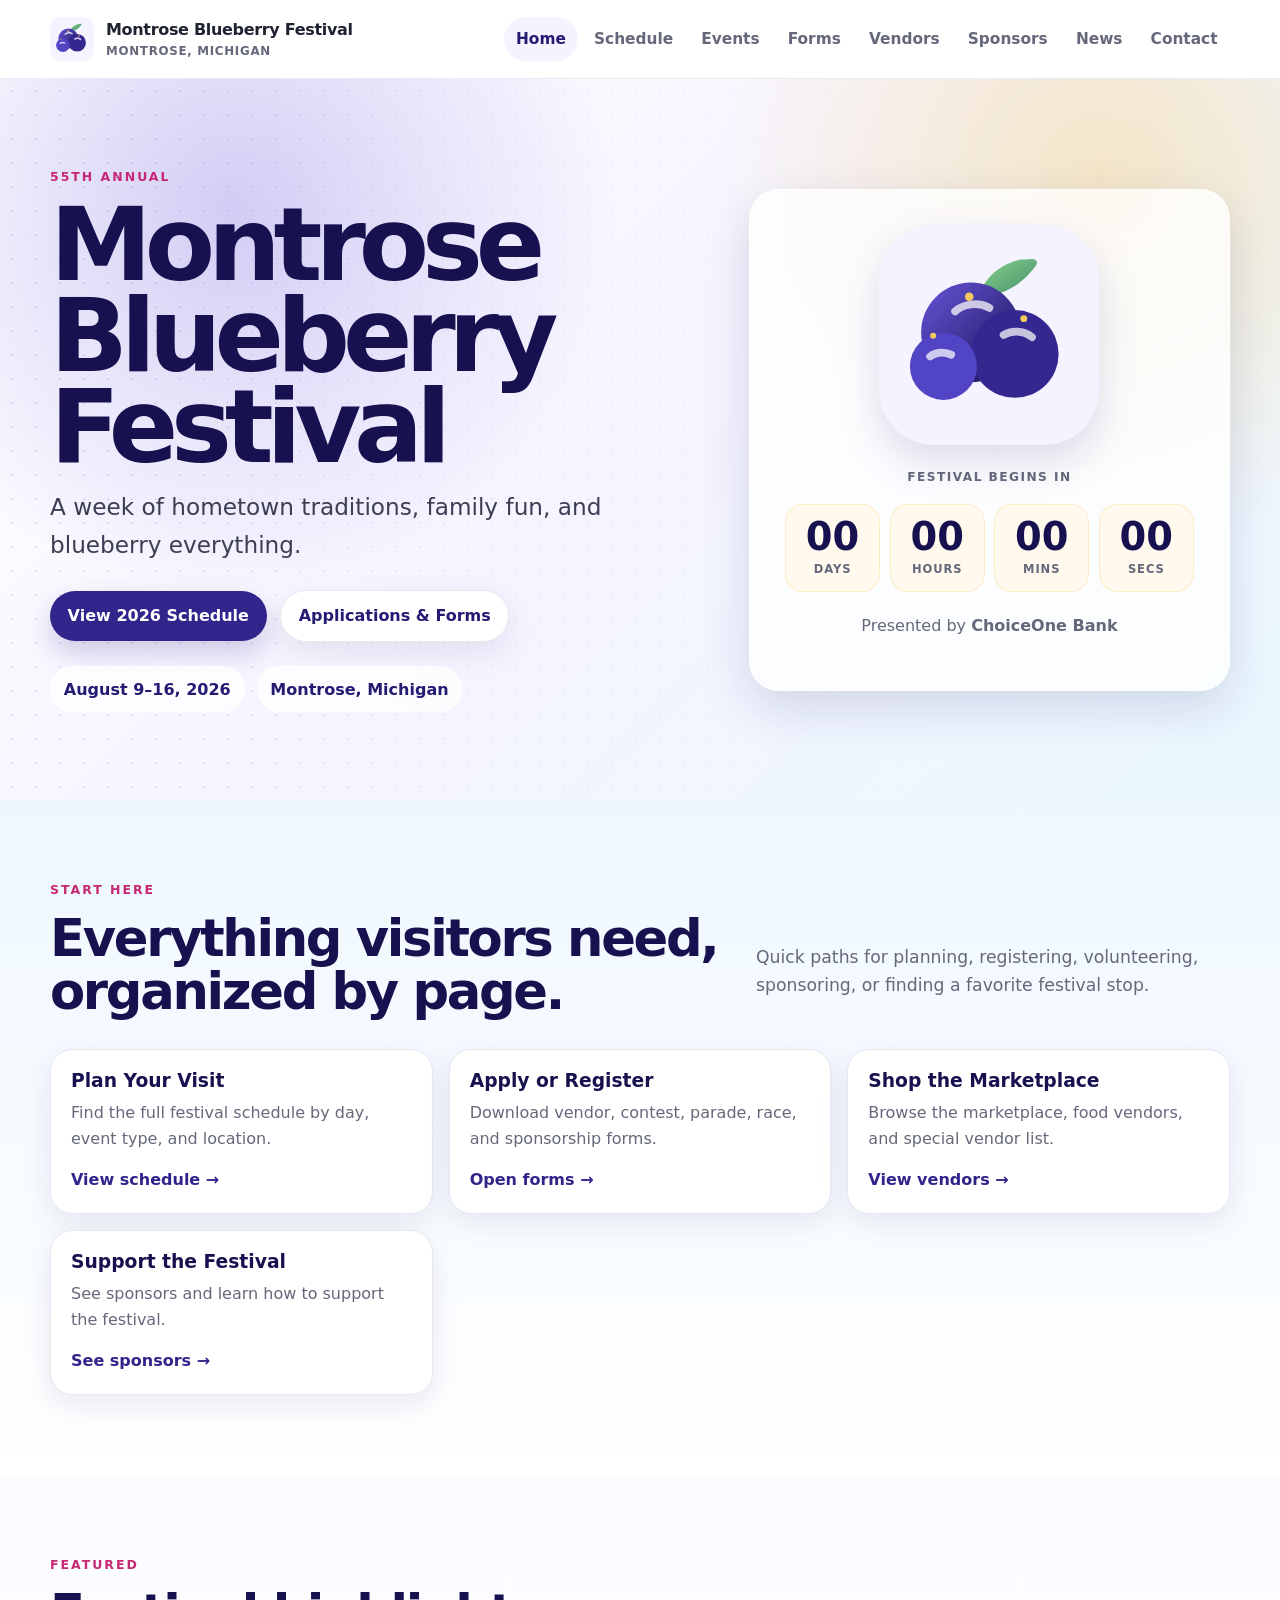
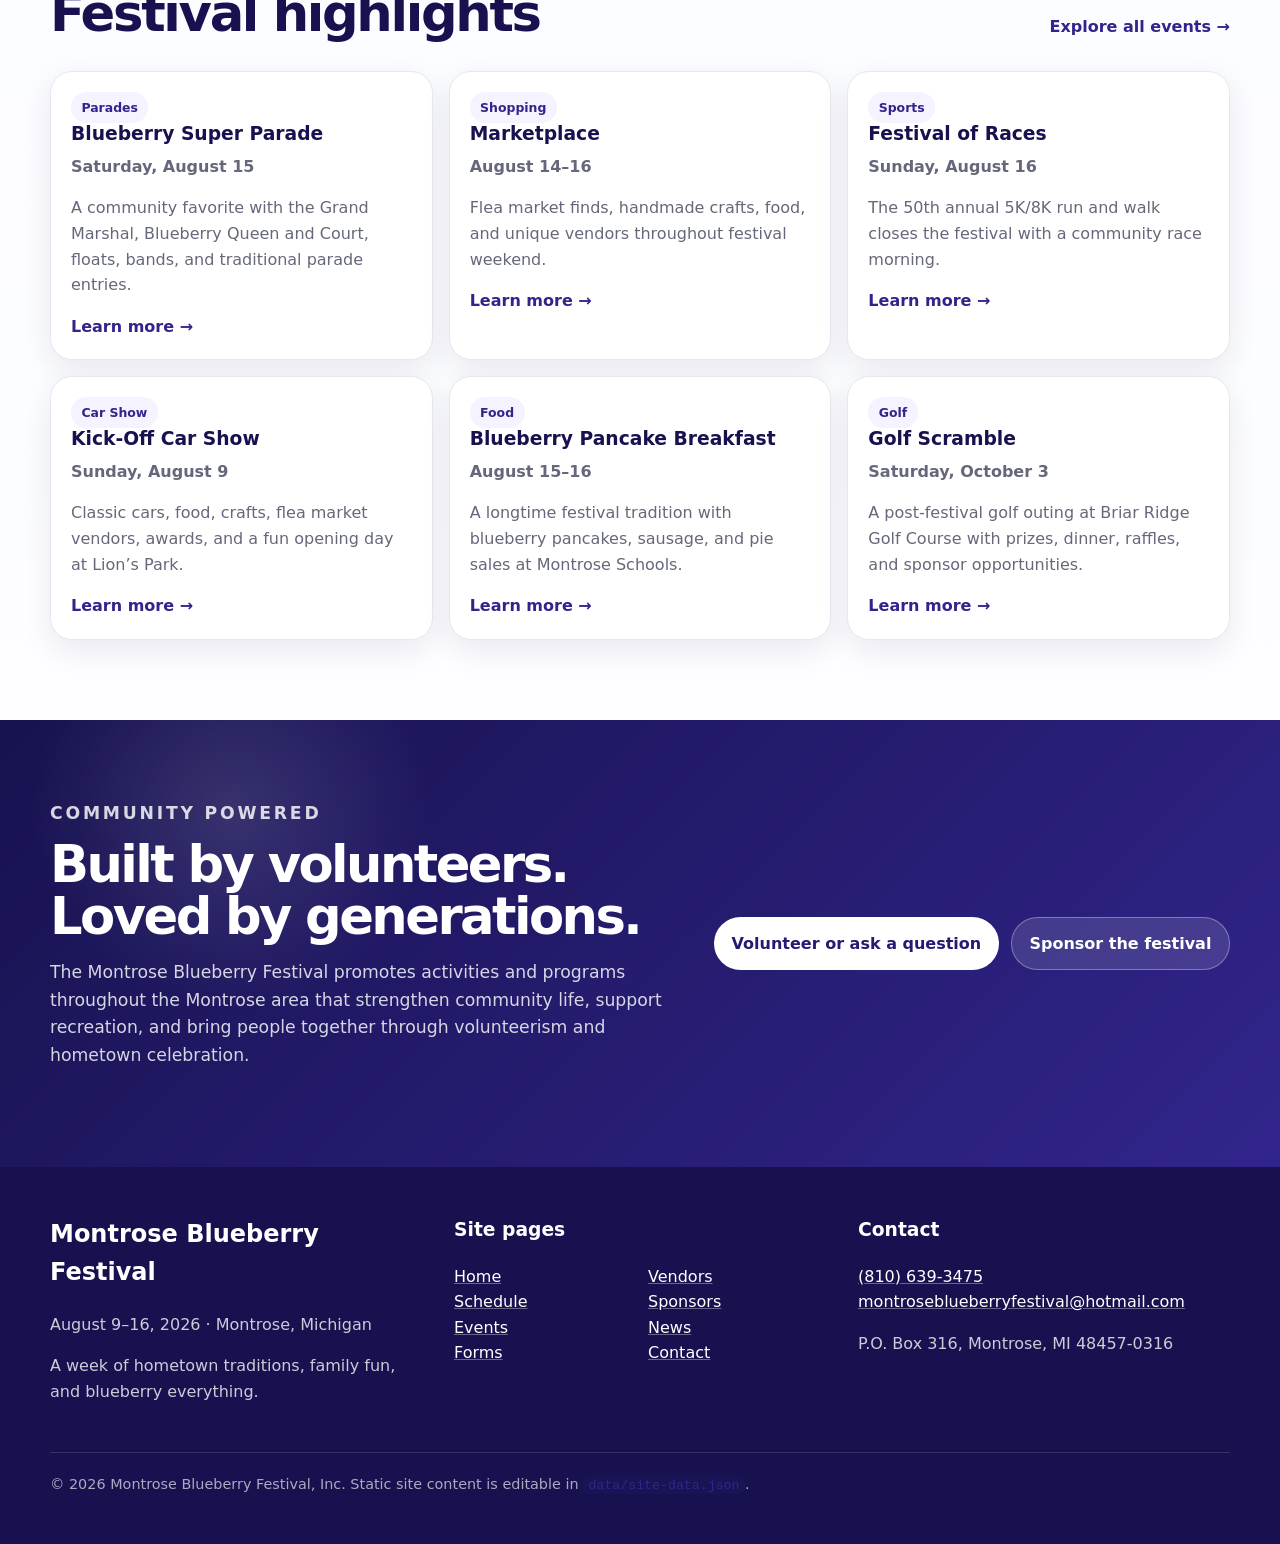
==== commit 97982147: "full site" ====
--- a/index.html
+++ b/index.html
@@ -3,240 +3,84 @@
 <head>
   <meta charset="utf-8" />
   <meta name="viewport" content="width=device-width, initial-scale=1" />
-  <title>Montrose Blueberry Festival | August 9–16, 2026</title>
-  <meta name="description" content="A modern, approachable redesign concept for the Montrose Blueberry Festival website with schedule filters, event highlights, applications, vendors, sponsors, and contact information." />
-  <meta name="theme-color" content="#3150A6" />
-  <link rel="preconnect" href="https://static.wixstatic.com" />
-  <link rel="stylesheet" href="styles.css" />
+  <title>Home | Montrose Blueberry Festival</title>
+  <meta name="description" content="Modern homepage for the Montrose Blueberry Festival." />
+  <meta name="theme-color" content="#2f2e83" />
+  <link rel="icon" href="assets/img/blueberry-mark.svg" type="image/svg+xml" />
+  <link rel="stylesheet" href="assets/css/styles.css" />
 </head>
-<body>
-  <a class="skip-link" href="#main">Skip to content</a>
+<body data-page="home">
+  <a class="skip-link" href="#main">Skip to main content</a>
+  <header class="site-header" data-header></header>
+  <main id="main">
 
-  <header class="site-header" id="top">
-    <nav class="nav wrap" aria-label="Main navigation">
-      <a class="brand" href="#top" aria-label="Montrose Blueberry Festival home">
-        <span class="brand-mark" aria-hidden="true">🫐</span>
-        <span>
-          <strong>Montrose Blueberry Festival</strong>
-          <small>Montrose, Michigan</small>
-        </span>
-      </a>
-      <button class="nav-toggle" aria-controls="nav-menu" aria-expanded="false">
-        <span></span><span></span><span></span>
-        <span class="sr-only">Menu</span>
-      </button>
-      <div class="nav-menu" id="nav-menu">
-        <a href="#schedule">Schedule</a>
-        <a href="#events">Events</a>
-        <a href="#applications">Applications</a>
-        <a href="#vendors">Vendors</a>
-        <a href="#sponsors">Sponsors</a>
-        <a href="#contact">Contact</a>
-      </div>
-    </nav>
-  </header>
-
-  <main id="main">
-    <section class="hero section-pad">
-      <div class="berry-orb orb-one" aria-hidden="true"></div>
-      <div class="berry-orb orb-two" aria-hidden="true"></div>
-      <div class="wrap hero-grid">
+    <section class="hero hero-home">
+      <div class="container hero-grid">
         <div class="hero-copy reveal">
-          <p class="eyebrow">55th Annual Community Celebration</p>
-          <h1>Blueberries, parades, pancakes, music, vendors, and hometown tradition.</h1>
-          <p class="hero-text">Join Montrose for a full week of festival favorites from Sunday, August 9 through Sunday, August 16, 2026.</p>
+          <p class="eyebrow" data-site-anniversary>55th Annual</p>
+          <h1>Montrose Blueberry Festival</h1>
+          <p class="lead" data-site-tagline>A week of hometown traditions, family fun, and blueberry everything.</p>
           <div class="hero-actions">
-            <a class="button primary" href="#schedule">View the schedule</a>
-            <a class="button ghost" href="#applications">Get applications</a>
+            <a class="btn btn-primary" href="schedule.html">View 2026 Schedule</a>
+            <a class="btn btn-secondary" href="forms.html">Applications & Forms</a>
           </div>
-          <dl class="hero-facts" aria-label="Festival quick facts">
-            <div><dt>Dates</dt><dd>Aug. 9–16, 2026</dd></div>
-            <div><dt>Location</dt><dd>Montrose, MI</dd></div>
-            <div><dt>Phone</dt><dd><a href="tel:18106393475">(810) 639-3475</a></dd></div>
-          </dl>
+          <div class="hero-meta">
+            <span data-site-dates>August 9–16, 2026</span>
+            <span>Montrose, Michigan</span>
+          </div>
         </div>
-        <div class="hero-card reveal" aria-label="Featured festival image and countdown">
-          <img src="https://static.wixstatic.com/media/3cd0da_fd05cd73c44945819a7fe22a8183eb8b~mv2_d_2816_2112_s_2.jpg/v1/fill/w_900,h_620,al_c,q_90,enc_auto/3cd0da_fd05cd73c44945819a7fe22a8183eb8b~mv2_d_2816_2112_s_2.jpg" alt="Colorful Montrose Blueberry Festival mural artwork" />
-          <div class="countdown-card">
-            <span>Festival begins in</span>
-            <strong id="countdown">Loading…</strong>
-          </div>
+        <div class="hero-card reveal delay-1" aria-label="Festival countdown">
+          <img src="assets/img/blueberry-mark.svg" alt="Blueberry Festival mark" class="hero-mark" />
+          <p class="small-label">Festival begins in</p>
+          <div class="countdown" data-countdown="2026-08-09T08:00:00"></div>
+          <p class="muted">Presented by <strong data-site-sponsor>ChoiceOne Bank</strong></p>
         </div>
       </div>
     </section>
 
-    <section class="section-pad intro" id="about">
-      <div class="wrap split">
-        <div class="section-heading reveal">
-          <p class="eyebrow">About the festival</p>
-          <h2>A volunteer-powered tradition with deep roots.</h2>
+    <section class="section section-soft">
+      <div class="container">
+        <div class="section-heading split">
+          <div>
+            <p class="eyebrow">Start here</p>
+            <h2>Everything visitors need, organized by page.</h2>
+          </div>
+          <p class="section-intro">Quick paths for planning, registering, volunteering, sponsoring, or finding a favorite festival stop.</p>
         </div>
-        <div class="intro-copy reveal">
-          <p>The Montrose Blueberry Festival began with a simple purpose: improve quality of life in the Montrose area, support recreational facilities, and strengthen the community through activities and programs that bring people together.</p>
-          <p>Today, the festival continues as a symbol of local pride, community volunteerism, and small-town fun.</p>
+        <div class="quick-grid" data-quick-links></div>
+      </div>
+    </section>
+
+    <section class="section">
+      <div class="container">
+        <div class="section-heading split">
+          <div>
+            <p class="eyebrow">Featured</p>
+            <h2>Festival highlights</h2>
+          </div>
+          <a class="text-link" href="events.html">Explore all events →</a>
+        </div>
+        <div class="card-grid" data-event-overview limit="6"></div>
+      </div>
+    </section>
+
+    <section class="section blueberry-band">
+      <div class="container band-grid">
+        <div>
+          <p class="eyebrow">Community powered</p>
+          <h2>Built by volunteers. Loved by generations.</h2>
+          <p data-site-mission>The festival promotes activities and programs throughout the Montrose area and supports community improvements.</p>
+        </div>
+        <div class="band-actions">
+          <a class="btn btn-light" href="contact.html">Volunteer or ask a question</a>
+          <a class="btn btn-ghost-light" href="sponsors.html">Sponsor the festival</a>
         </div>
       </div>
     </section>
 
-    <section class="section-pad quick-links">
-      <div class="wrap cards-three">
-        <a class="quick-card reveal" href="#schedule">
-          <span>📅</span>
-          <h3>Plan your week</h3>
-          <p>Filter the full schedule by day, category, and keyword.</p>
-        </a>
-        <a class="quick-card reveal" href="#vendors">
-          <span>🛍️</span>
-          <h3>Find vendors</h3>
-          <p>Search the marketplace and food vendor list quickly.</p>
-        </a>
-        <a class="quick-card reveal" href="#contact">
-          <span>🤝</span>
-          <h3>Volunteer or sponsor</h3>
-          <p>Reach out to help, sponsor, or add a community event.</p>
-        </a>
-      </div>
-    </section>
-
-    <section class="section-pad" id="events">
-      <div class="wrap">
-        <div class="section-heading centered reveal">
-          <p class="eyebrow">2026 festival highlights</p>
-          <h2>Something for every age, every day.</h2>
-          <p>Explore some of the biggest festival traditions and crowd favorites.</p>
-        </div>
-        <div class="feature-grid" id="feature-grid" aria-live="polite"></div>
-      </div>
-    </section>
-
-    <section class="section-pad schedule-section" id="schedule">
-      <div class="wrap">
-        <div class="section-heading reveal">
-          <p class="eyebrow">Schedule of events</p>
-          <h2>Find what is happening, when, and where.</h2>
-          <p>Use the filters to narrow the schedule. Clear filters anytime to view everything.</p>
-        </div>
-
-        <div class="filter-panel reveal" role="search" aria-label="Schedule filters">
-          <label>
-            <span>Search schedule</span>
-            <input id="schedule-search" type="search" placeholder="Try parade, pancake, vendors…" />
-          </label>
-          <label>
-            <span>Day</span>
-            <select id="day-filter">
-              <option value="all">All days</option>
-            </select>
-          </label>
-          <label>
-            <span>Category</span>
-            <select id="category-filter">
-              <option value="all">All categories</option>
-            </select>
-          </label>
-          <button class="button soft" id="reset-filters" type="button">Reset</button>
-        </div>
-
-        <div class="schedule-meta reveal">
-          <span id="result-count">Showing all events</span>
-          <span>Local groups may contact the festival to list community events.</span>
-        </div>
-
-        <div class="timeline" id="schedule-list" aria-live="polite"></div>
-      </div>
-    </section>
-
-    <section class="section-pad applications-section" id="applications">
-      <div class="wrap split gap-large">
-        <div class="section-heading reveal">
-          <p class="eyebrow">Applications</p>
-          <h2>Everything in one organized application hub.</h2>
-          <p>Food vendor applications are handled by email. All other applications can be grouped by events, contests, vendors, and sponsorship needs.</p>
-          <a class="button primary" href="mailto:montroseblueberryfestival@hotmail.com?subject=Blueberry%20Festival%20Application%20Question">Ask about an application</a>
-        </div>
-        <div class="application-board reveal" id="application-board"></div>
-      </div>
-    </section>
-
-    <section class="section-pad vendors-section" id="vendors">
-      <div class="wrap">
-        <div class="section-heading centered reveal">
-          <p class="eyebrow">Marketplace & food vendors</p>
-          <h2>Search the festival vendor list.</h2>
-          <p>This concept keeps the vendor page easier to browse on phones and during the festival.</p>
-        </div>
-        <div class="vendor-search reveal">
-          <input id="vendor-search" type="search" placeholder="Search vendor name or booth number…" />
-          <span id="vendor-count"></span>
-        </div>
-        <div class="vendor-layout">
-          <div class="vendor-card reveal">
-            <h3>Marketplace Vendors</h3>
-            <div class="tag-list" id="marketplace-vendors"></div>
-          </div>
-          <div class="vendor-card reveal">
-            <h3>Food & Special Vendors</h3>
-            <div class="tag-list" id="food-vendors"></div>
-          </div>
-        </div>
-      </div>
-    </section>
-
-    <section class="section-pad sponsors-section" id="sponsors">
-      <div class="wrap">
-        <div class="section-heading reveal">
-          <p class="eyebrow">Sponsors</p>
-          <h2>Powered by local businesses, families, and community partners.</h2>
-          <p>Thank you to the organizations and individuals that help make the festival possible.</p>
-        </div>
-        <div class="sponsor-spotlight reveal">
-          <span>Presenting Sponsor</span>
-          <strong>ChoiceOne Bank</strong>
-        </div>
-        <div class="sponsor-grid reveal" id="sponsor-grid"></div>
-      </div>
-    </section>
-
-    <section class="section-pad news-section" id="news">
-      <div class="wrap split gap-large">
-        <div class="section-heading reveal">
-          <p class="eyebrow">Latest notes</p>
-          <h2>Keep visitors updated without overwhelming them.</h2>
-          <p>Use this area for featured announcements, registration reminders, schedule changes, and weather-related updates.</p>
-        </div>
-        <div class="news-list reveal" id="news-list"></div>
-      </div>
-    </section>
-
-    <section class="section-pad contact-section" id="contact">
-      <div class="wrap contact-grid">
-        <div class="contact-copy reveal">
-          <p class="eyebrow">Contact</p>
-          <h2>Questions, ideas, volunteers, or sponsorships?</h2>
-          <p>Send an email or leave a voicemail. During the off-season, the office is not staffed daily, but voicemail is checked weekly.</p>
-          <div class="contact-actions">
-            <a class="button primary" href="mailto:montroseblueberryfestival@hotmail.com">Email the festival</a>
-            <a class="button ghost light" href="tel:18106393475">Call (810) 639-3475</a>
-          </div>
-        </div>
-        <div class="contact-card reveal">
-          <h3>Montrose Blueberry Festival, Inc.</h3>
-          <p><strong>Mailing Address</strong><br />P.O. Box 316<br />Montrose, MI 48457-0316</p>
-          <p><strong>Email</strong><br /><a href="mailto:montroseblueberryfestival@hotmail.com">montroseblueberryfestival@hotmail.com</a></p>
-          <p><strong>Phone</strong><br /><a href="tel:18106393475">(810) 639-3475</a></p>
-          <a class="text-link" href="https://www.facebook.com/Montrose-Blueberry-Festival-125414364166744/" target="_blank" rel="noopener">Visit Facebook</a>
-        </div>
-      </div>
-    </section>
   </main>
-
-  <footer class="site-footer">
-    <div class="wrap footer-grid">
-      <p>© <span id="year"></span> Montrose Blueberry Festival redesign concept.</p>
-      <a href="#top">Back to top ↑</a>
-    </div>
-  </footer>
-
-  <script src="script.js"></script>
+  <footer class="site-footer" data-footer></footer>
+  <script src="assets/js/main.js"></script>
+  
 </body>
 </html>
--- a/assets/css/styles.css
+++ b/assets/css/styles.css
@@ -0,0 +1,444 @@
+
+:root {
+  --blueberry-900: #17124f;
+  --blueberry-800: #241b72;
+  --blueberry-700: #31258c;
+  --blueberry-600: #4a3fb2;
+  --blueberry-500: #6554d9;
+  --sky-100: #eef7ff;
+  --lavender-100: #f5f3ff;
+  --cream: #fff9ee;
+  --mint: #e8fff6;
+  --berry: #c72872;
+  --green: #4e9d72;
+  --gold: #f4c95d;
+  --ink: #1f2230;
+  --muted: #65687a;
+  --line: #e6e8f0;
+  --white: #ffffff;
+  --shadow: 0 18px 50px rgba(28, 22, 91, .14);
+  --shadow-soft: 0 10px 30px rgba(28, 22, 91, .09);
+  --radius-xl: 30px;
+  --radius-lg: 22px;
+  --radius-md: 16px;
+  --container: 1180px;
+}
+
+* { box-sizing: border-box; }
+html { scroll-behavior: smooth; }
+body {
+  margin: 0;
+  font-family: Inter, ui-sans-serif, system-ui, -apple-system, BlinkMacSystemFont, "Segoe UI", sans-serif;
+  color: var(--ink);
+  background: linear-gradient(180deg, #fff 0%, #fbfcff 42%, #fff 100%);
+  line-height: 1.6;
+}
+a { color: inherit; }
+img { max-width: 100%; }
+code {
+  background: rgba(49,37,140,.08);
+  color: var(--blueberry-700);
+  padding: .12rem .34rem;
+  border-radius: .45rem;
+  font-size: .92em;
+}
+.container { width: min(var(--container), calc(100% - 40px)); margin: 0 auto; }
+.skip-link {
+  position: absolute;
+  left: -999px;
+  top: 1rem;
+  background: var(--blueberry-800);
+  color: white;
+  padding: .8rem 1rem;
+  border-radius: .6rem;
+  z-index: 1000;
+}
+.skip-link:focus { left: 1rem; }
+.site-header {
+  position: sticky;
+  top: 0;
+  z-index: 100;
+  background: rgba(255,255,255,.88);
+  backdrop-filter: blur(18px);
+  border-bottom: 1px solid rgba(230,232,240,.85);
+}
+.nav-wrap {
+  display: flex;
+  align-items: center;
+  justify-content: space-between;
+  gap: 1rem;
+  min-height: 78px;
+}
+.brand {
+  display: flex;
+  align-items: center;
+  gap: .75rem;
+  font-weight: 900;
+  text-decoration: none;
+  letter-spacing: -.02em;
+}
+.brand img { width: 44px; height: 44px; }
+.brand small {
+  display: block;
+  font-weight: 700;
+  color: var(--muted);
+  font-size: .74rem;
+  letter-spacing: .06em;
+  text-transform: uppercase;
+}
+.main-nav { display: flex; align-items: center; gap: .2rem; }
+.main-nav a {
+  text-decoration: none;
+  color: var(--muted);
+  font-weight: 750;
+  padding: .62rem .78rem;
+  border-radius: 999px;
+  font-size: .96rem;
+}
+.main-nav a:hover, .main-nav a.active {
+  color: var(--blueberry-800);
+  background: var(--lavender-100);
+}
+.nav-toggle {
+  display: none;
+  border: 1px solid var(--line);
+  background: white;
+  border-radius: 999px;
+  padding: .7rem .9rem;
+  font-weight: 800;
+}
+.hero, .page-hero {
+  position: relative;
+  overflow: hidden;
+  background:
+    radial-gradient(circle at 86% 14%, rgba(244,201,93,.34), transparent 30%),
+    radial-gradient(circle at 18% 18%, rgba(101,84,217,.28), transparent 32%),
+    linear-gradient(135deg, #fff 0%, #f6f4ff 48%, #eaf8ff 100%);
+}
+.hero::before, .page-hero::before {
+  content: "";
+  position: absolute;
+  inset: 0;
+  background-image: radial-gradient(rgba(49,37,140,.12) 1.2px, transparent 1.2px);
+  background-size: 24px 24px;
+  mask-image: linear-gradient(90deg, black, transparent 82%);
+}
+.hero-grid {
+  position: relative;
+  display: grid;
+  grid-template-columns: minmax(0, 1.15fr) minmax(320px, .85fr);
+  align-items: center;
+  gap: 3rem;
+  min-height: 680px;
+  padding: 5.5rem 0;
+}
+.hero-copy h1, .page-hero h1 {
+  margin: .1rem 0 1rem;
+  font-size: clamp(3.2rem, 8vw, 6.8rem);
+  line-height: .89;
+  letter-spacing: -.07em;
+  color: var(--blueberry-900);
+}
+.page-hero.compact { padding: 5.2rem 0 3.6rem; }
+.page-hero .container { position: relative; }
+.page-hero h1 { font-size: clamp(2.8rem, 6vw, 5.4rem); max-width: 960px; }
+.lead {
+  font-size: clamp(1.12rem, 2vw, 1.45rem);
+  max-width: 760px;
+  color: #3c3f53;
+  margin: 0 0 1.7rem;
+}
+.eyebrow {
+  margin: 0 0 .75rem;
+  color: var(--berry);
+  text-transform: uppercase;
+  letter-spacing: .16em;
+  font-weight: 900;
+  font-size: .78rem;
+}
+.hero-actions, .button-row { display: flex; flex-wrap: wrap; gap: .85rem; align-items: center; }
+.btn {
+  display: inline-flex;
+  align-items: center;
+  justify-content: center;
+  min-height: 46px;
+  border: 0;
+  border-radius: 999px;
+  padding: .78rem 1.1rem;
+  font-weight: 850;
+  text-decoration: none;
+  cursor: pointer;
+  transition: transform .16s ease, box-shadow .16s ease, background .16s ease;
+}
+.btn:hover { transform: translateY(-1px); }
+.btn-primary { color: white; background: var(--blueberry-700); box-shadow: 0 12px 28px rgba(49,37,140,.22); }
+.btn-primary:hover { background: var(--blueberry-800); }
+.btn-secondary { color: var(--blueberry-800); background: white; border: 1px solid var(--line); box-shadow: var(--shadow-soft); }
+.btn-light { background: white; color: var(--blueberry-800); }
+.btn-ghost-light { color: white; border: 1px solid rgba(255,255,255,.32); background: rgba(255,255,255,.12); }
+.btn-small { min-height: 40px; padding: .62rem .9rem; font-size: .92rem; }
+.text-link { color: var(--blueberry-700); font-weight: 900; text-decoration: none; }
+.hero-meta { display: flex; flex-wrap: wrap; gap: .75rem; margin-top: 1.5rem; }
+.hero-meta span {
+  display: inline-flex;
+  background: rgba(255,255,255,.72);
+  border: 1px solid rgba(255,255,255,.72);
+  padding: .58rem .8rem;
+  border-radius: 999px;
+  font-weight: 800;
+  color: var(--blueberry-800);
+}
+.hero-card {
+  background: rgba(255,255,255,.78);
+  border: 1px solid rgba(255,255,255,.8);
+  border-radius: var(--radius-xl);
+  padding: clamp(1.4rem, 4vw, 2.2rem);
+  box-shadow: var(--shadow);
+  text-align: center;
+}
+.hero-mark { width: min(220px, 70%); margin: 0 auto 1rem; filter: drop-shadow(0 16px 20px rgba(49,37,140,.16)); }
+.small-label { color: var(--muted); text-transform: uppercase; letter-spacing: .12em; font-weight: 900; font-size: .76rem; margin: 0 0 .65rem; }
+.countdown { display: grid; grid-template-columns: repeat(4,1fr); gap: .6rem; margin: 1rem 0 1.3rem; }
+.countdown strong { display: block; font-size: clamp(1.6rem, 4vw, 2.4rem); line-height: 1; color: var(--blueberry-900); }
+.countdown span { display: block; font-size: .72rem; text-transform: uppercase; font-weight: 900; color: var(--muted); letter-spacing: .08em; margin-top: .25rem; }
+.countdown div { background: var(--cream); border-radius: 18px; padding: .8rem .4rem; border: 1px solid rgba(244,201,93,.28); }
+.section { padding: 5rem 0; }
+.section-soft { background: linear-gradient(180deg, var(--sky-100), #fff); }
+.section-heading { margin-bottom: 2rem; }
+.section-heading h2 { font-size: clamp(2rem, 4vw, 3.5rem); line-height: 1.02; letter-spacing: -.045em; margin: 0; color: var(--blueberry-900); }
+.section-intro { max-width: 580px; color: var(--muted); font-size: 1.08rem; }
+.split { display: flex; align-items: end; justify-content: space-between; gap: 2rem; }
+.quick-grid, .card-grid, .forms-grid, .steps-grid { display: grid; grid-template-columns: repeat(3, minmax(0,1fr)); gap: 1rem; }
+.quick-card, .event-card, .form-card, .info-card, .contact-card, .sponsor-hero-card, .news-card, .manager-panel, .manager-main, .steps-grid article {
+  background: white;
+  border: 1px solid var(--line);
+  border-radius: var(--radius-lg);
+  padding: 1.25rem;
+  box-shadow: var(--shadow-soft);
+}
+.quick-card h3, .event-card h3, .form-card h3, .info-card h2, .contact-card h2, .news-card h2 { margin: 0 0 .55rem; line-height: 1.15; color: var(--blueberry-900); }
+.quick-card p, .event-card p, .form-card p, .news-card p { color: var(--muted); margin: .35rem 0 1rem; }
+.tag, .status-pill, .event-chip {
+  display: inline-flex;
+  border-radius: 999px;
+  padding: .35rem .65rem;
+  background: var(--lavender-100);
+  color: var(--blueberry-700);
+  font-size: .78rem;
+  font-weight: 900;
+}
+.status-pill.download { background: #e8fff6; color: #17633c; }
+.status-pill.online { background: #eef7ff; color: #1c5c86; }
+.status-pill.coming-soon { background: #fff4df; color: #8a5b00; }
+.blueberry-band {
+  background: radial-gradient(circle at 18% 20%, rgba(255,255,255,.12), transparent 18%), linear-gradient(135deg, var(--blueberry-900), var(--blueberry-700));
+  color: white;
+}
+.blueberry-band h2 { font-size: clamp(2rem, 4vw, 3.8rem); line-height: 1; margin: .4rem 0 1rem; letter-spacing: -.05em; }
+.blueberry-band p { color: rgba(255,255,255,.82); font-size: 1.08rem; }
+.band-grid { display: grid; grid-template-columns: 1fr auto; align-items: center; gap: 2rem; }
+.band-actions { display: flex; flex-wrap: wrap; gap: .75rem; }
+.toolbar {
+  display: grid;
+  grid-template-columns: 1.4fr .8fr .8fr;
+  gap: .85rem;
+  align-items: end;
+  background: white;
+  border: 1px solid var(--line);
+  border-radius: var(--radius-lg);
+  padding: 1rem;
+  box-shadow: var(--shadow-soft);
+  margin-bottom: 1.5rem;
+}
+.forms-toolbar { grid-template-columns: 1.3fr .75fr auto; }
+.vendor-toolbar { grid-template-columns: 1.3fr .7fr; }
+label { display: grid; gap: .35rem; color: var(--blueberry-900); font-weight: 850; font-size: .92rem; }
+input, select, textarea {
+  width: 100%;
+  border: 1px solid var(--line);
+  border-radius: 14px;
+  padding: .82rem .9rem;
+  font: inherit;
+  color: var(--ink);
+  background: #fff;
+}
+input:focus, select:focus, textarea:focus { outline: 3px solid rgba(101,84,217,.18); border-color: var(--blueberry-500); }
+.notice {
+  background: var(--cream);
+  border: 1px solid rgba(244,201,93,.35);
+  border-radius: var(--radius-md);
+  padding: .85rem 1rem;
+  color: #6d4d00;
+  font-weight: 750;
+  margin-bottom: 1.25rem;
+}
+.day-group { margin: 0 0 2rem; }
+.day-heading {
+  display: flex;
+  align-items: center;
+  justify-content: space-between;
+  gap: 1rem;
+  margin: 2rem 0 1rem;
+}
+.day-heading h2 { margin: 0; color: var(--blueberry-900); letter-spacing: -.035em; font-size: clamp(1.6rem, 3vw, 2.4rem); }
+.schedule-card {
+  display: grid;
+  grid-template-columns: 180px 1fr;
+  gap: 1rem;
+  background: white;
+  border: 1px solid var(--line);
+  border-radius: var(--radius-lg);
+  padding: 1rem;
+  box-shadow: var(--shadow-soft);
+  margin-bottom: .85rem;
+}
+.schedule-time {
+  background: linear-gradient(180deg, var(--lavender-100), #fff);
+  color: var(--blueberry-800);
+  border-radius: var(--radius-md);
+  padding: 1rem;
+  font-weight: 950;
+  text-align: center;
+  display: grid;
+  place-content: center;
+}
+.schedule-card h3 { margin: 0 0 .35rem; color: var(--blueberry-900); line-height: 1.18; }
+.schedule-card p { margin: .35rem 0; color: var(--muted); }
+.location { color: var(--ink) !important; font-weight: 820; }
+.two-column, .contact-grid { display: grid; grid-template-columns: 1fr 1fr; gap: 1rem; align-items: start; }
+.form-card { display: flex; flex-direction: column; gap: .7rem; }
+.form-card .btn { margin-top: auto; align-self: flex-start; }
+.vendor-sections, .sponsor-sections { display: grid; gap: 1rem; }
+.vendor-section, .sponsor-section {
+  background: white;
+  border: 1px solid var(--line);
+  border-radius: var(--radius-lg);
+  padding: 1.25rem;
+  box-shadow: var(--shadow-soft);
+}
+.vendor-section h2, .sponsor-section h2 { margin: 0 0 1rem; color: var(--blueberry-900); }
+.vendor-list, .sponsor-list {
+  list-style: none;
+  margin: 0;
+  padding: 0;
+  columns: 3 250px;
+  column-gap: 1.4rem;
+}
+.vendor-list li, .sponsor-list li { break-inside: avoid; padding: .38rem 0; color: #3b3e50; }
+.sponsor-hero-card { margin-bottom: 1rem; background: linear-gradient(135deg, var(--cream), white); }
+.sponsor-hero-card h2 { margin: 0 0 .4rem; font-size: clamp(1.9rem, 4vw, 3rem); color: var(--blueberry-900); }
+.news-list { display: grid; gap: 1rem; }
+.news-card { display: grid; gap: .5rem; }
+.news-card time { color: var(--berry); font-weight: 900; }
+.contact-form {
+  background: white;
+  border: 1px solid var(--line);
+  border-radius: var(--radius-lg);
+  padding: 1.25rem;
+  box-shadow: var(--shadow-soft);
+  display: grid;
+  gap: 1rem;
+}
+.site-footer {
+  background: var(--blueberry-900);
+  color: white;
+  padding: 3rem 0;
+}
+.footer-grid { display: grid; grid-template-columns: 1fr 1fr 1fr; gap: 2rem; }
+.footer-grid h2, .footer-grid h3 { margin-top: 0; }
+.footer-grid a { color: white; text-decoration-color: rgba(255,255,255,.35); }
+.footer-grid p, .footer-grid li { color: rgba(255,255,255,.78); }
+.footer-nav { list-style: none; padding: 0; margin: 0; columns: 2; }
+.footer-bottom { border-top: 1px solid rgba(255,255,255,.13); margin-top: 2rem; padding-top: 1.2rem; color: rgba(255,255,255,.64); font-size: .9rem; }
+.manager-layout { display: grid; grid-template-columns: 330px 1fr; gap: 1rem; align-items: start; }
+.manager-panel { position: sticky; top: 98px; }
+.tabs { display: flex; flex-wrap: wrap; gap: .5rem; margin-bottom: 1rem; }
+.tab {
+  border: 1px solid var(--line);
+  background: white;
+  border-radius: 999px;
+  padding: .7rem 1rem;
+  font-weight: 900;
+  color: var(--muted);
+  cursor: pointer;
+}
+.tab.active { background: var(--blueberry-700); color: white; }
+.editor-section { display: none; }
+.editor-section.active { display: block; }
+.editor-grid { display: grid; grid-template-columns: 1fr 1fr; gap: .85rem; margin-bottom: 1rem; }
+.span-2 { grid-column: span 2; }
+.json-editor { min-height: 560px; font-family: ui-monospace, SFMono-Regular, Menlo, Consolas, monospace; font-size: .9rem; line-height: 1.45; }
+.file-button {
+  display: inline-flex;
+  min-height: 46px;
+  border-radius: 999px;
+  padding: .78rem 1.1rem;
+  font-weight: 850;
+  border: 1px solid var(--line);
+  background: white;
+  cursor: pointer;
+}
+.file-button input { display: none; }
+.top-row { margin-bottom: .85rem; }
+.status-line { font-weight: 850; color: var(--blueberry-700); }
+.steps-grid article span {
+  display: inline-grid;
+  place-items: center;
+  width: 40px;
+  height: 40px;
+  border-radius: 50%;
+  background: var(--blueberry-700);
+  color: white;
+  font-weight: 950;
+}
+.steps-grid h3 { margin: .8rem 0 .35rem; color: var(--blueberry-900); }
+.muted { color: var(--muted); }
+.empty-state {
+  padding: 2rem;
+  border: 1px dashed #b9bdd0;
+  border-radius: var(--radius-lg);
+  color: var(--muted);
+  background: #fff;
+  text-align: center;
+}
+.reveal { animation: rise .55s ease both; }
+.delay-1 { animation-delay: .15s; }
+@keyframes rise { from { opacity: 0; transform: translateY(18px); } to { opacity: 1; transform: none; } }
+@media (max-width: 980px) {
+  .nav-toggle { display: inline-flex; }
+  .main-nav {
+    position: absolute;
+    left: 20px;
+    right: 20px;
+    top: 76px;
+    display: none;
+    flex-direction: column;
+    align-items: stretch;
+    background: white;
+    border: 1px solid var(--line);
+    border-radius: 22px;
+    padding: .7rem;
+    box-shadow: var(--shadow);
+  }
+  .main-nav.open { display: flex; }
+  .main-nav a { border-radius: 14px; }
+  .hero-grid { grid-template-columns: 1fr; min-height: auto; padding: 4.4rem 0; }
+  .quick-grid, .card-grid, .forms-grid, .steps-grid { grid-template-columns: repeat(2,minmax(0,1fr)); }
+  .band-grid, .two-column, .contact-grid, .manager-layout { grid-template-columns: 1fr; }
+  .manager-panel { position: static; }
+  .toolbar, .forms-toolbar, .vendor-toolbar { grid-template-columns: 1fr; }
+  .split { align-items: start; flex-direction: column; }
+  .schedule-card { grid-template-columns: 1fr; }
+  .schedule-time { text-align: left; justify-content: start; }
+  .footer-grid { grid-template-columns: 1fr; }
+}
+@media (max-width: 640px) {
+  .container { width: min(100% - 28px, var(--container)); }
+  .hero-copy h1, .page-hero h1 { letter-spacing: -.055em; }
+  .quick-grid, .card-grid, .forms-grid, .steps-grid { grid-template-columns: 1fr; }
+  .countdown { grid-template-columns: repeat(2,1fr); }
+  .section { padding: 3.4rem 0; }
+  .brand span { max-width: 210px; }
+  .editor-grid { grid-template-columns: 1fr; }
+  .span-2 { grid-column: span 1; }
+}
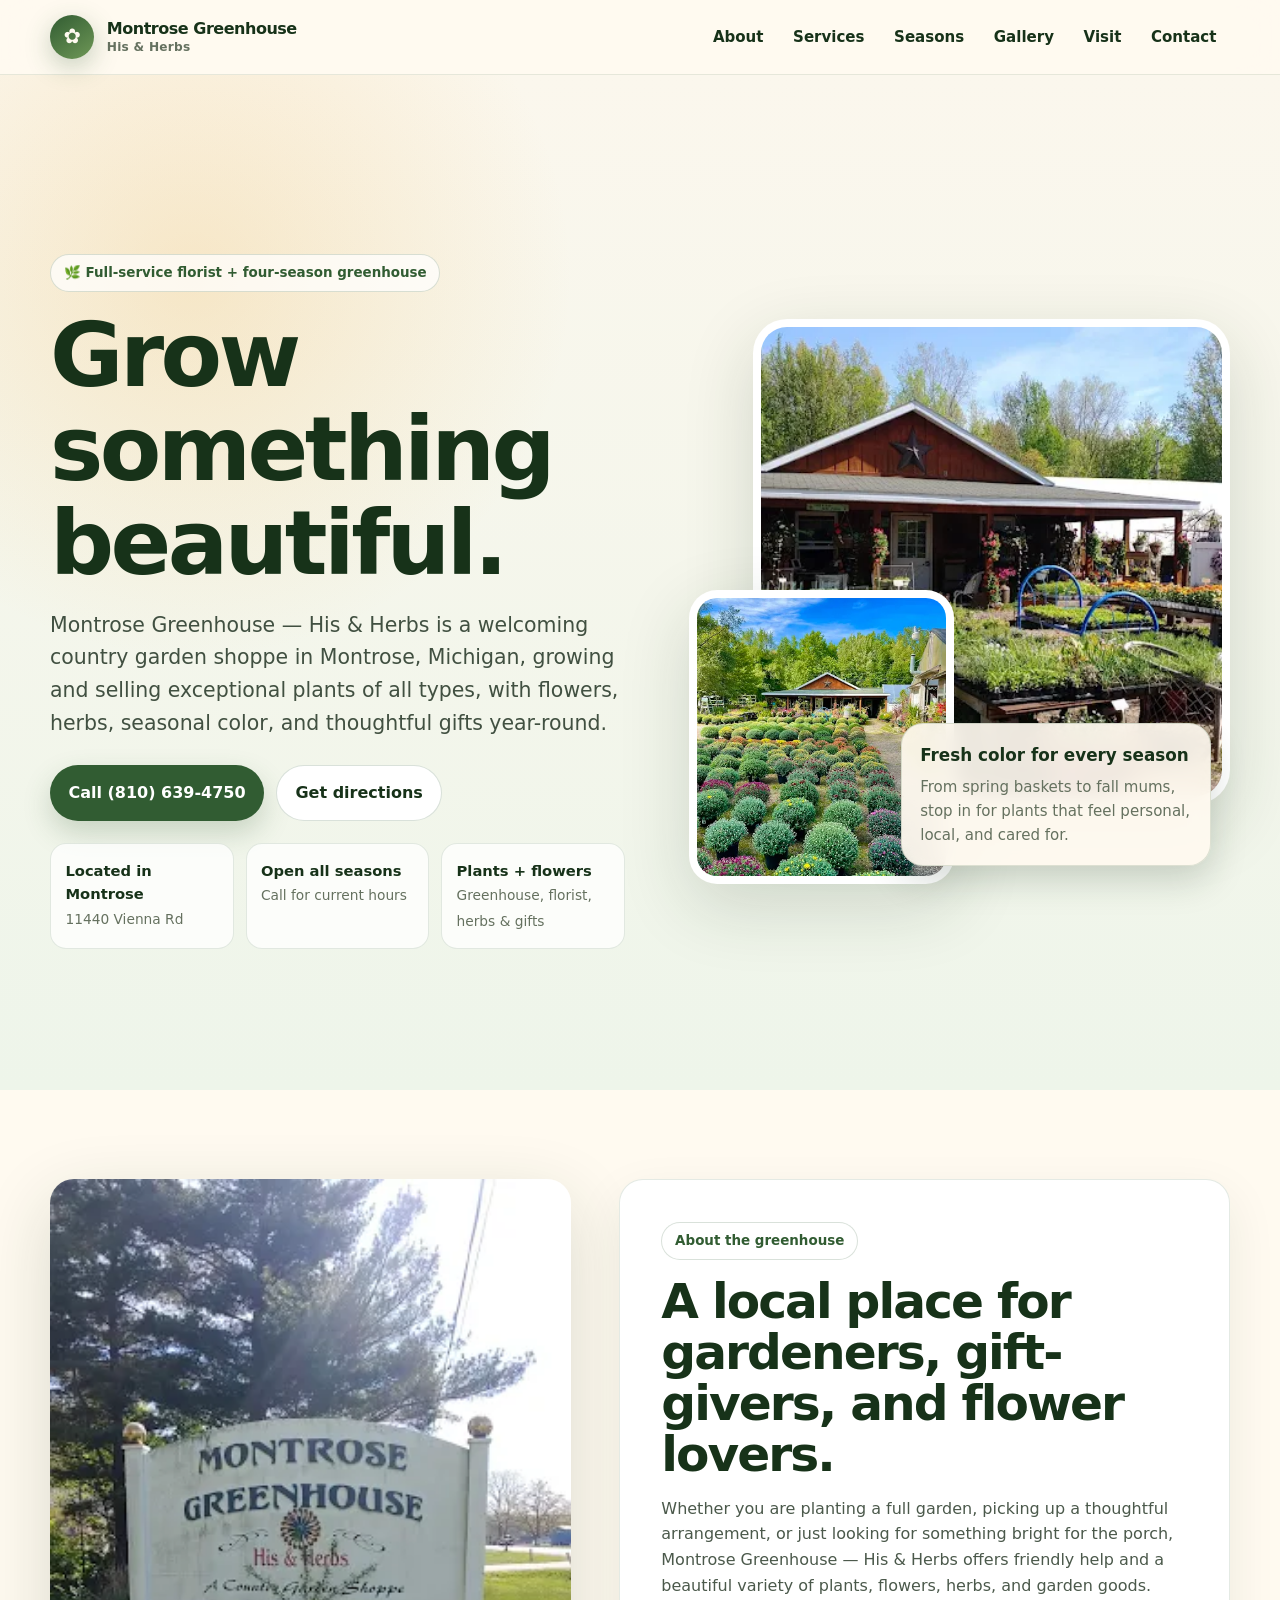
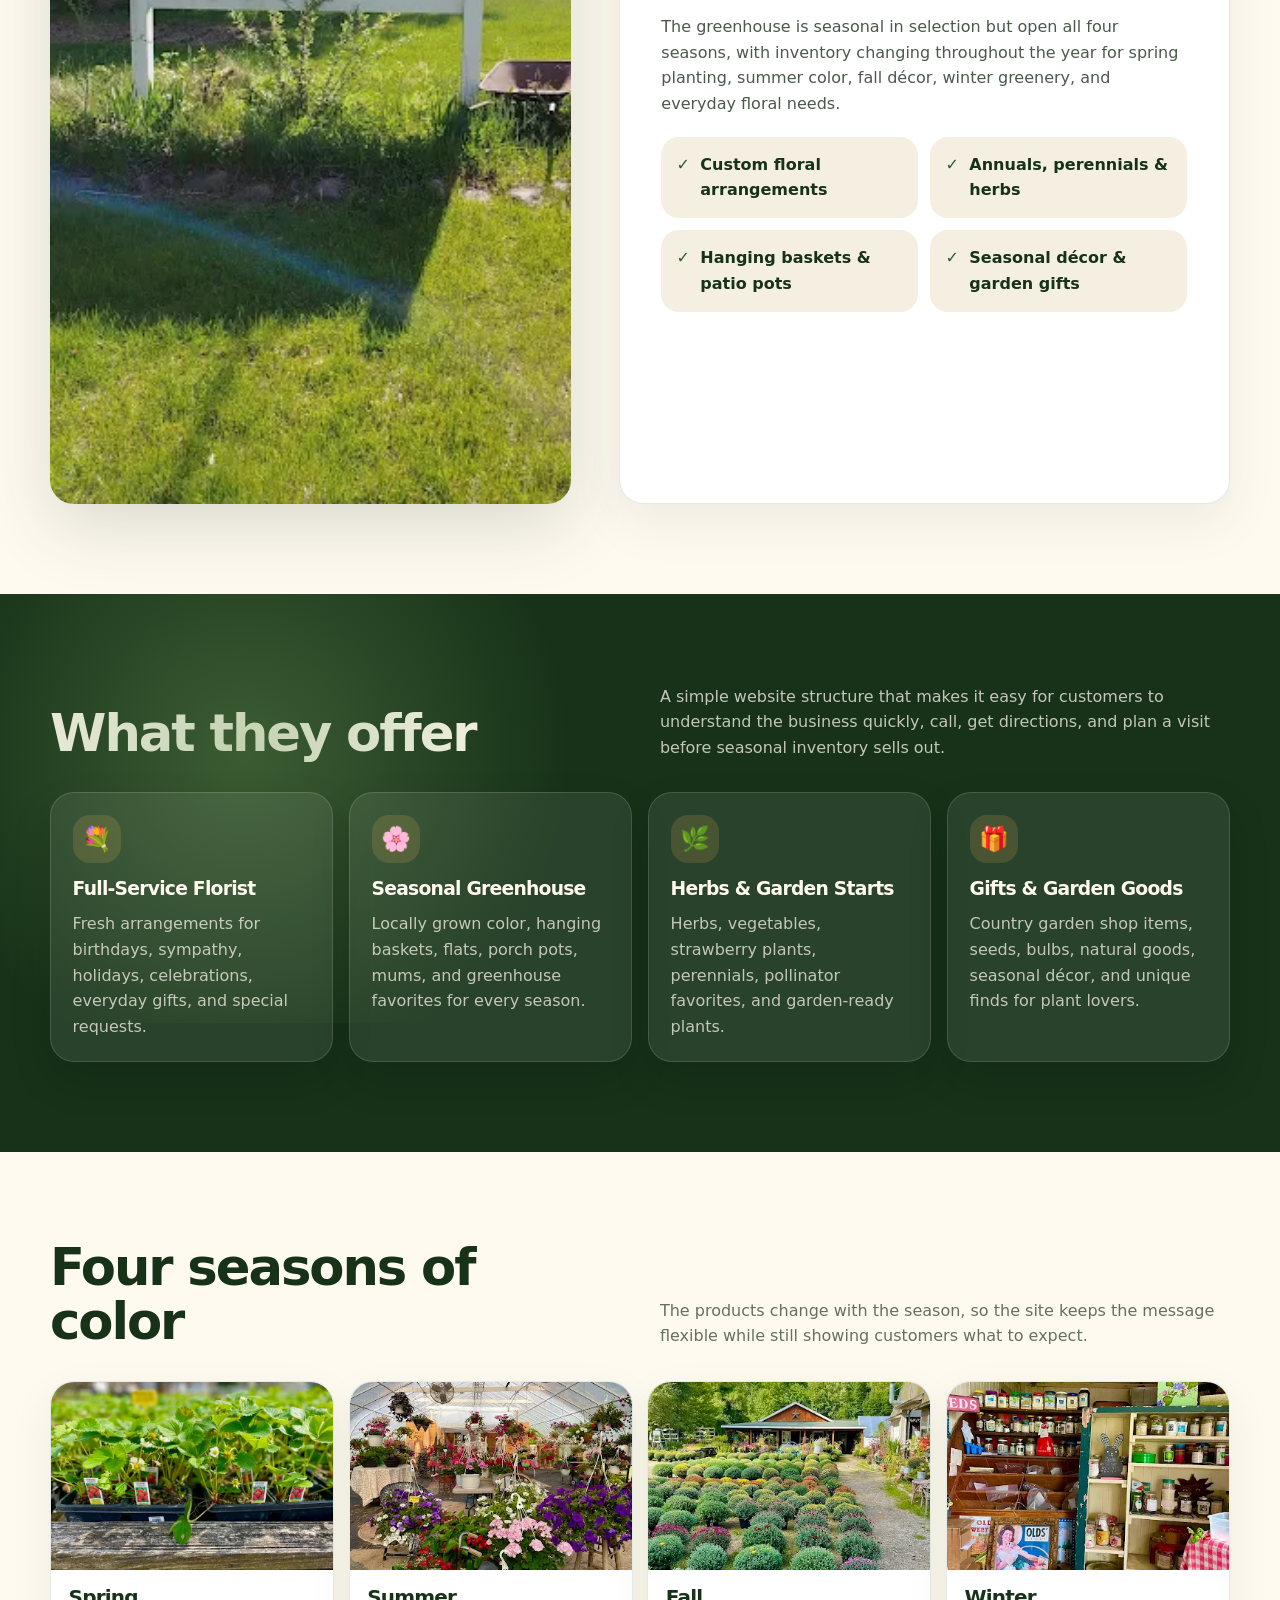
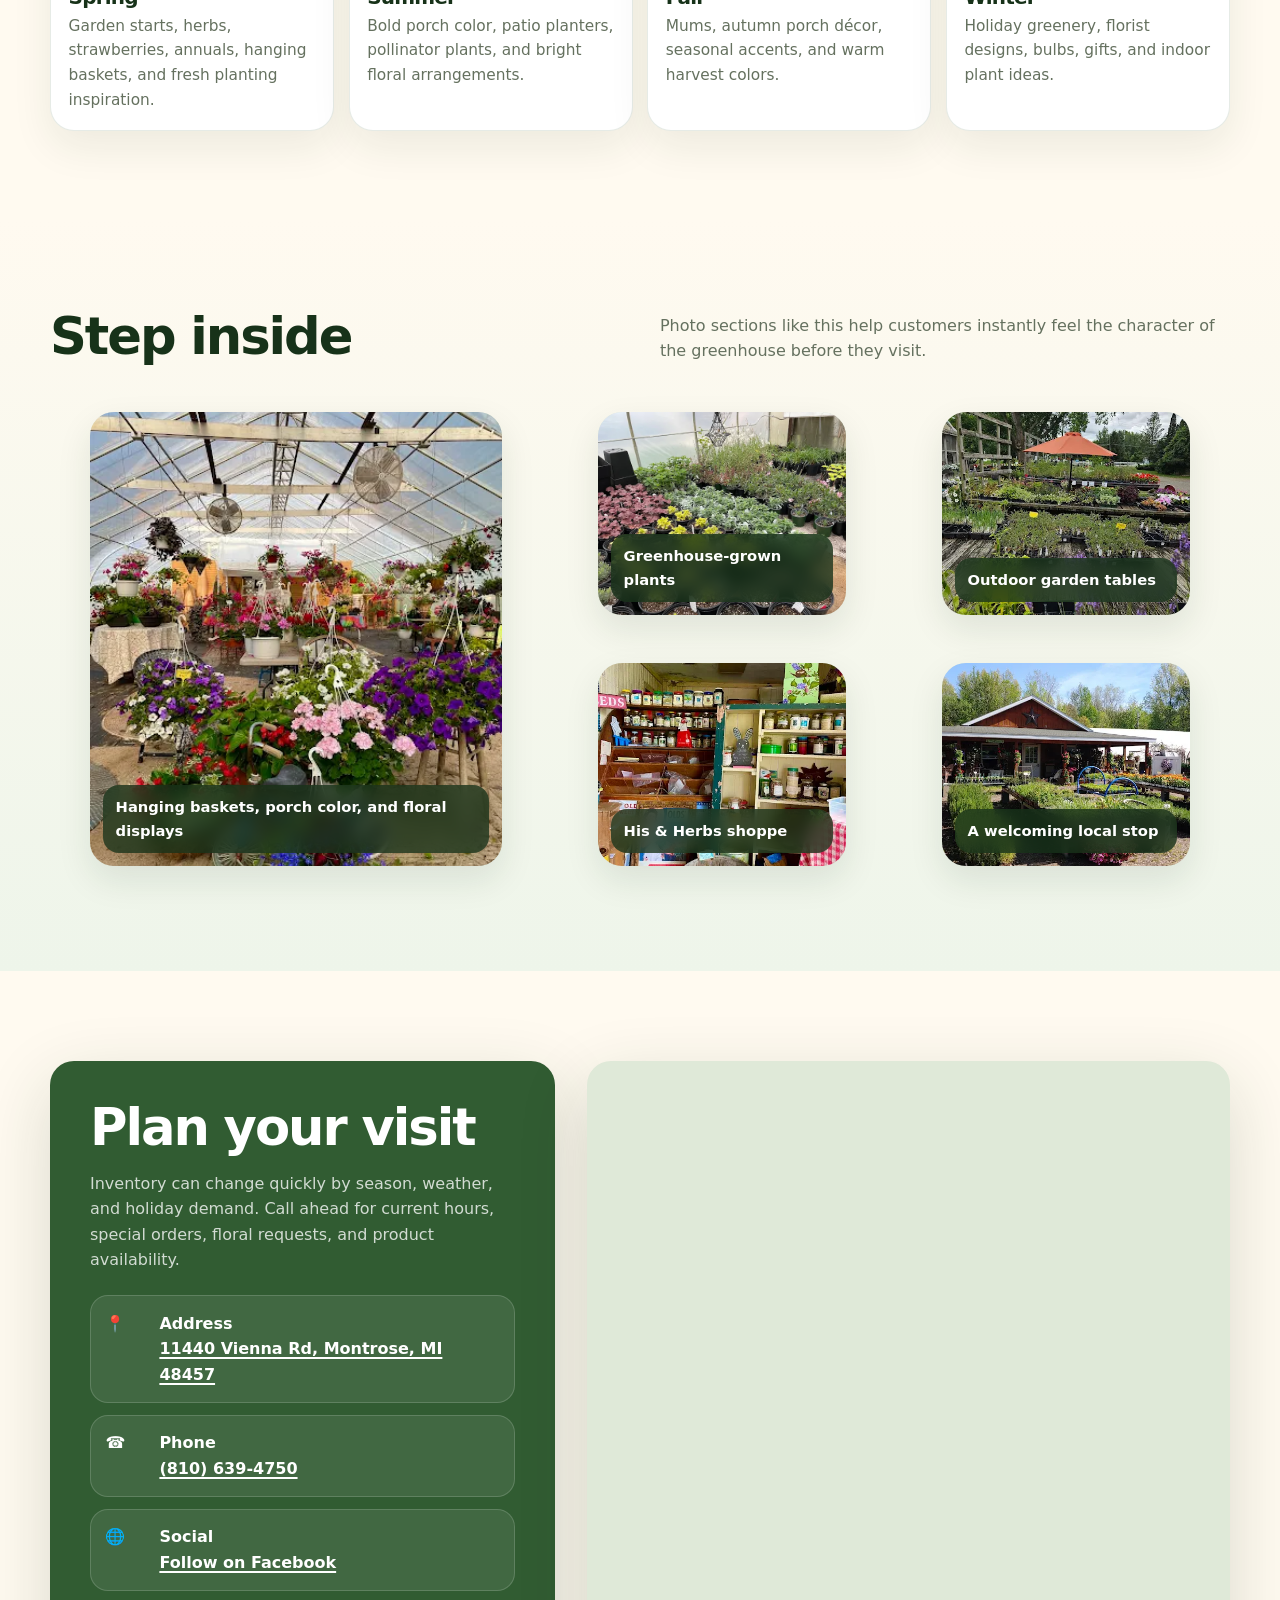
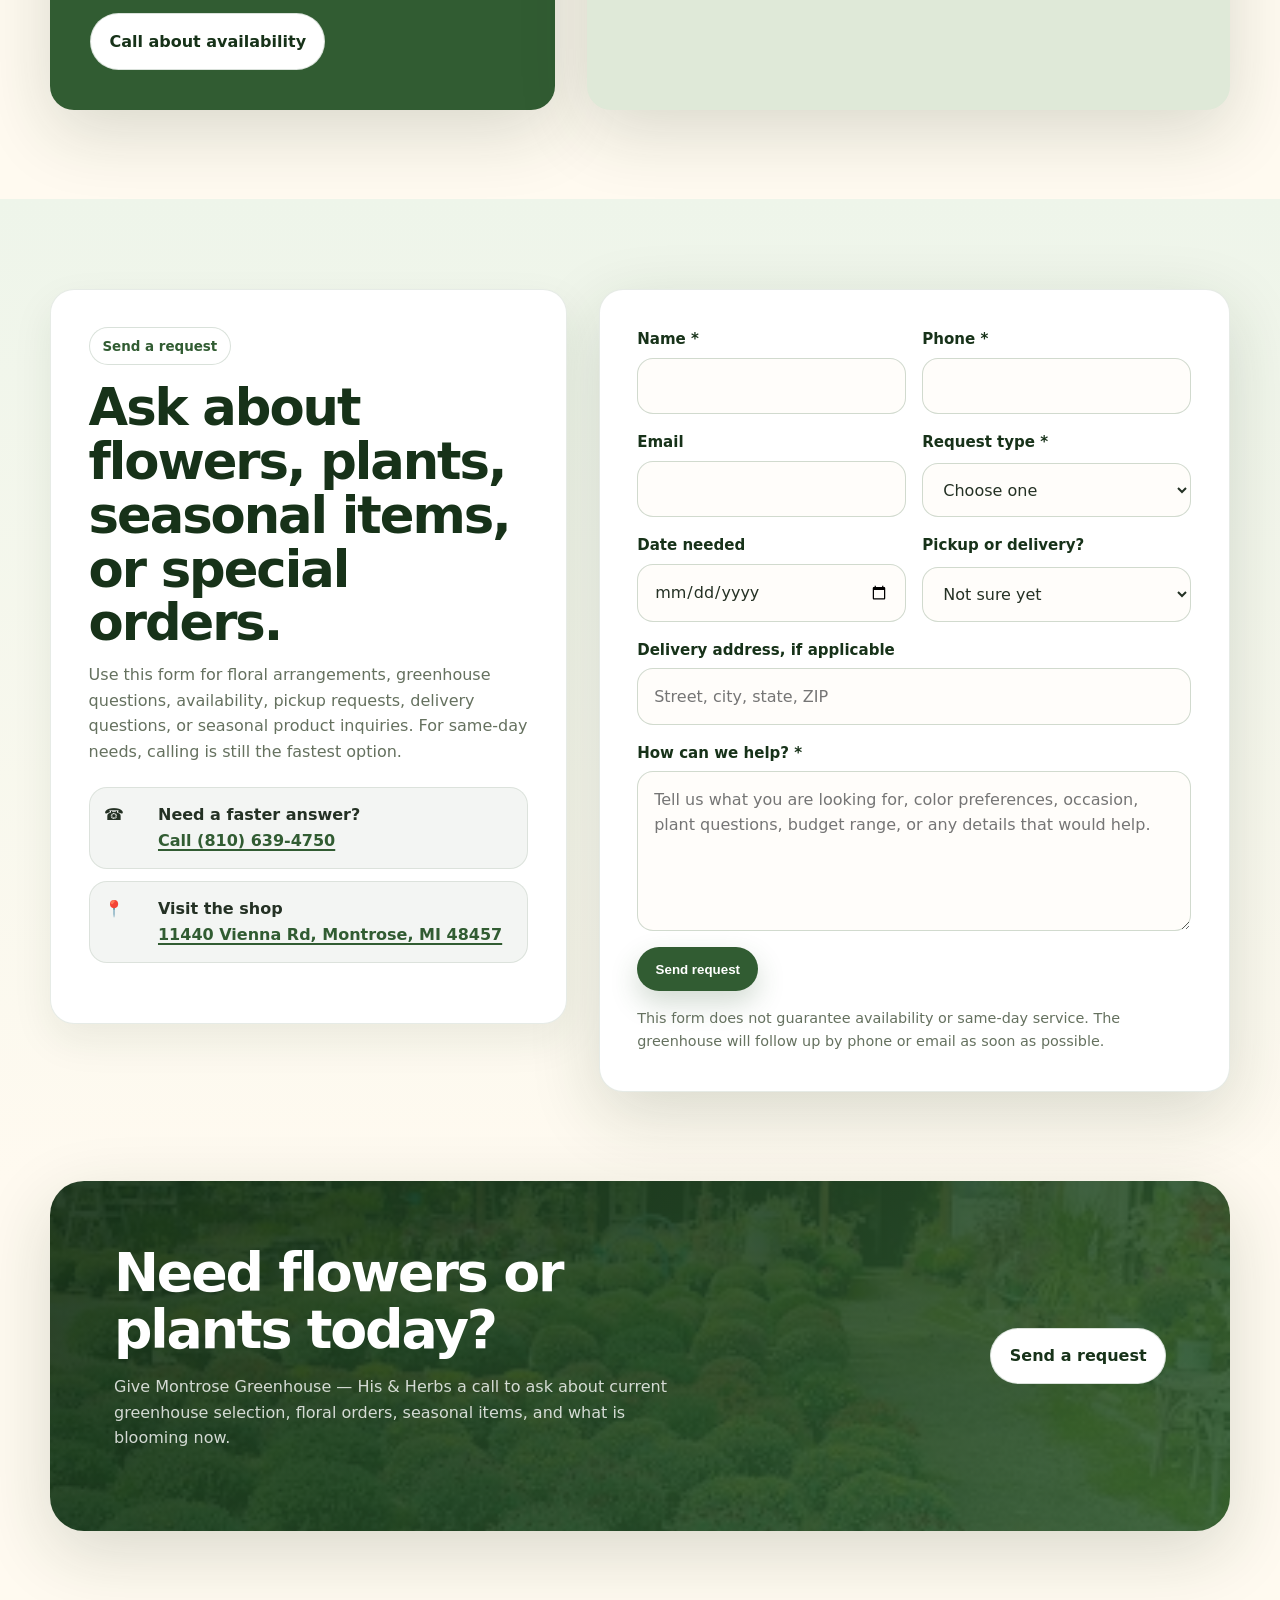
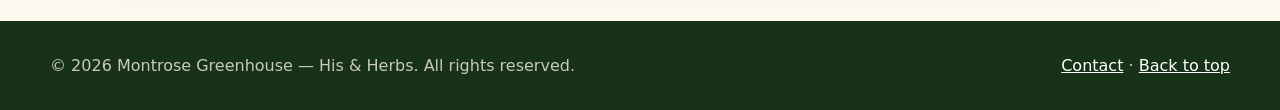
==== commit efcd77e4: "cloud cannon added" ====
--- a/index.html
+++ b/index.html
@@ -3,84 +3,879 @@
 <head>
   <meta charset="utf-8" />
   <meta name="viewport" content="width=device-width, initial-scale=1" />
-  <title>Home | Montrose Blueberry Festival</title>
-  <meta name="description" content="Modern homepage for the Montrose Blueberry Festival." />
-  <meta name="theme-color" content="#2f2e83" />
-  <link rel="icon" href="assets/img/blueberry-mark.svg" type="image/svg+xml" />
-  <link rel="stylesheet" href="assets/css/styles.css" />
+  <title>Montrose Greenhouse — His & Herbs | Florist & Seasonal Greenhouse in Montrose, MI</title>
+  <meta name="description" content="Montrose Greenhouse — His & Herbs is a full-service florist and seasonal greenhouse in Montrose, Michigan, open all four seasons with plants, flowers, herbs, gifts, and garden inspiration." />
+  <meta name="theme-color" content="#315c32" />
+  <link rel="icon" type="image/svg+xml" href="assets/favicon.svg" />
+  <link rel="manifest" href="site.webmanifest" />
+  <meta property="og:title" content="Montrose Greenhouse — His & Herbs" />
+  <meta property="og:description" content="Full-service florist and seasonal greenhouse in Montrose, MI. Exceptional plants, floral arrangements, herbs, gifts, and four-season garden inspiration." />
+  <meta property="og:type" content="website" />
+  <meta property="og:image" content="assets/storefront.webp" />
+  <link rel="preload" href="assets/storefront.webp" as="image" />
+  <style>
+    :root {
+      --forest: #315c32;
+      --deep: #173219;
+      --leaf: #6f9857;
+      --sage: #dfe9d8;
+      --cream: #fffaf0;
+      --linen: #f5efe2;
+      --sun: #f0b85a;
+      --rose: #b65368;
+      --clay: #b46a42;
+      --ink: #243124;
+      --muted: #65715f;
+      --white: #ffffff;
+      --shadow: 0 22px 70px rgba(23, 50, 25, .16);
+      --radius: 24px;
+      --radius-sm: 16px;
+      --max: 1180px;
+    }
+
+    * { box-sizing: border-box; }
+    html { scroll-behavior: smooth; }
+    body {
+      margin: 0;
+      font-family: ui-sans-serif, system-ui, -apple-system, BlinkMacSystemFont, "Segoe UI", sans-serif;
+      color: var(--ink);
+      background: var(--cream);
+      line-height: 1.6;
+    }
+
+    img { display: block; max-width: 100%; }
+    a { color: inherit; }
+
+    .skip-link {
+      position: absolute;
+      left: -999px;
+      top: 1rem;
+      background: var(--deep);
+      color: var(--white);
+      padding: .75rem 1rem;
+      border-radius: .75rem;
+      z-index: 50;
+    }
+    .skip-link:focus { left: 1rem; }
+
+    .site-header {
+      position: sticky;
+      top: 0;
+      z-index: 20;
+      backdrop-filter: blur(18px);
+      background: rgba(255, 250, 240, .86);
+      border-bottom: 1px solid rgba(49, 92, 50, .12);
+    }
+    .nav-wrap {
+      width: min(var(--max), calc(100% - 2rem));
+      margin: 0 auto;
+      min-height: 74px;
+      display: flex;
+      align-items: center;
+      justify-content: space-between;
+      gap: 1rem;
+    }
+    .brand {
+      display: flex;
+      align-items: center;
+      gap: .8rem;
+      text-decoration: none;
+      font-weight: 800;
+      letter-spacing: -.03em;
+      color: var(--deep);
+    }
+    .brand-mark {
+      width: 44px;
+      height: 44px;
+      border-radius: 50%;
+      display: grid;
+      place-items: center;
+      background: linear-gradient(145deg, var(--forest), var(--leaf));
+      color: var(--cream);
+      box-shadow: 0 8px 26px rgba(49, 92, 50, .28);
+      font-size: 1.3rem;
+    }
+    .brand small {
+      display: block;
+      color: var(--muted);
+      font-weight: 700;
+      font-size: .76rem;
+      letter-spacing: .02em;
+      margin-top: -.2rem;
+    }
+    .nav-links {
+      display: flex;
+      align-items: center;
+      gap: .15rem;
+    }
+    .nav-links a {
+      text-decoration: none;
+      color: var(--deep);
+      font-weight: 700;
+      font-size: .94rem;
+      padding: .75rem .85rem;
+      border-radius: 999px;
+    }
+    .nav-links a:hover { background: var(--sage); }
+    .menu-btn {
+      display: none;
+      border: 0;
+      background: var(--forest);
+      color: var(--white);
+      padding: .7rem .9rem;
+      border-radius: 999px;
+      font-weight: 800;
+      cursor: pointer;
+    }
+
+    .btn {
+      display: inline-flex;
+      align-items: center;
+      justify-content: center;
+      gap: .5rem;
+      border: 0;
+      border-radius: 999px;
+      padding: .9rem 1.15rem;
+      font-weight: 850;
+      text-decoration: none;
+      cursor: pointer;
+      transition: transform .18s ease, box-shadow .18s ease, background .18s ease;
+    }
+    .btn:hover { transform: translateY(-2px); }
+    .btn-primary {
+      background: var(--forest);
+      color: var(--white);
+      box-shadow: 0 12px 28px rgba(49, 92, 50, .22);
+    }
+    .btn-primary:hover { background: var(--deep); }
+    .btn-secondary {
+      background: var(--white);
+      color: var(--deep);
+      border: 1px solid rgba(49, 92, 50, .18);
+    }
+    .btn-secondary:hover { box-shadow: 0 10px 26px rgba(23, 50, 25, .10); }
+
+    .hero {
+      position: relative;
+      overflow: hidden;
+      background: radial-gradient(circle at 15% 20%, rgba(240, 184, 90, .26), transparent 28%), linear-gradient(180deg, #fbf7ed 0%, #eef5ea 100%);
+    }
+    .hero-inner {
+      width: min(var(--max), calc(100% - 2rem));
+      margin: 0 auto;
+      padding: clamp(3rem, 7vw, 6.7rem) 0 3.2rem;
+      display: grid;
+      grid-template-columns: 1.03fr .97fr;
+      align-items: center;
+      gap: clamp(2rem, 5vw, 4.5rem);
+    }
+    .eyebrow {
+      display: inline-flex;
+      align-items: center;
+      gap: .5rem;
+      width: fit-content;
+      padding: .45rem .8rem;
+      border: 1px solid rgba(49, 92, 50, .18);
+      background: rgba(255, 255, 255, .72);
+      border-radius: 999px;
+      color: var(--forest);
+      font-weight: 850;
+      font-size: .84rem;
+      margin-bottom: 1rem;
+    }
+    h1, h2, h3 { line-height: 1.05; margin: 0; color: var(--deep); letter-spacing: -.04em; }
+    h1 { font-size: clamp(2.8rem, 7vw, 6.4rem); max-width: 10ch; }
+    .hero-copy p {
+      color: #415041;
+      font-size: clamp(1.04rem, 1.8vw, 1.28rem);
+      max-width: 58ch;
+      margin: 1.15rem 0 1.55rem;
+    }
+    .hero-actions { display: flex; flex-wrap: wrap; gap: .75rem; margin-bottom: 1.25rem; }
+    .quick-info {
+      display: grid;
+      grid-template-columns: repeat(3, minmax(0, 1fr));
+      gap: .75rem;
+      max-width: 640px;
+      margin-top: 1.4rem;
+    }
+    .quick-card {
+      background: rgba(255,255,255,.76);
+      border: 1px solid rgba(49, 92, 50, .13);
+      padding: .9rem;
+      border-radius: var(--radius-sm);
+    }
+    .quick-card strong { display: block; color: var(--deep); font-size: .92rem; }
+    .quick-card span { color: var(--muted); font-size: .86rem; }
+    .hero-photos {
+      position: relative;
+      min-height: 565px;
+    }
+    .photo-stack {
+      position: absolute;
+      border-radius: 34px;
+      overflow: hidden;
+      box-shadow: var(--shadow);
+      border: 8px solid rgba(255,255,255,.84);
+      background: var(--white);
+    }
+    .photo-stack img { width: 100%; height: 100%; object-fit: cover; }
+    .photo-main { inset: 0 0 5rem 4rem; }
+    .photo-small { width: 49%; height: 52%; left: 0; bottom: 0; border-radius: 28px; }
+    .floating-card {
+      position: absolute;
+      right: 1.2rem;
+      bottom: 1.1rem;
+      width: min(310px, 82%);
+      padding: 1.15rem;
+      border-radius: 22px;
+      background: rgba(255, 250, 240, .92);
+      border: 1px solid rgba(49, 92, 50, .16);
+      box-shadow: 0 14px 36px rgba(23, 50, 25, .18);
+      backdrop-filter: blur(10px);
+    }
+    .floating-card strong { color: var(--deep); display: block; font-size: 1.05rem; }
+    .floating-card p { margin: .35rem 0 0; color: var(--muted); font-size: .94rem; }
+
+    section { padding: clamp(3.5rem, 7vw, 6rem) 0; }
+    .container { width: min(var(--max), calc(100% - 2rem)); margin: 0 auto; }
+    .section-head {
+      display: flex;
+      align-items: end;
+      justify-content: space-between;
+      gap: 2rem;
+      margin-bottom: 2rem;
+    }
+    .section-head h2 { font-size: clamp(2rem, 4vw, 3.6rem); max-width: 12ch; }
+    .section-head p { margin: 0; max-width: 56ch; color: var(--muted); }
+
+    .about-grid {
+      display: grid;
+      grid-template-columns: .92fr 1.08fr;
+      gap: clamp(1.4rem, 4vw, 3rem);
+      align-items: stretch;
+    }
+    .about-image {
+      min-height: 500px;
+      border-radius: var(--radius);
+      overflow: hidden;
+      box-shadow: var(--shadow);
+    }
+    .about-image img { width: 100%; height: 100%; object-fit: cover; }
+    .about-panel {
+      background: var(--white);
+      border: 1px solid rgba(49, 92, 50, .13);
+      border-radius: var(--radius);
+      padding: clamp(1.4rem, 4vw, 2.6rem);
+      box-shadow: 0 18px 50px rgba(23, 50, 25, .08);
+    }
+    .about-panel h2 { font-size: clamp(2rem, 3.8vw, 3.4rem); margin-bottom: 1rem; }
+    .about-panel p { color: #4b594b; margin: 0 0 1rem; }
+    .feature-list {
+      display: grid;
+      grid-template-columns: repeat(2, minmax(0, 1fr));
+      gap: .75rem;
+      margin-top: 1.25rem;
+    }
+    .feature-item {
+      display: flex;
+      gap: .65rem;
+      align-items: flex-start;
+      padding: .95rem;
+      border-radius: 18px;
+      background: var(--linen);
+      color: var(--deep);
+      font-weight: 750;
+    }
+    .feature-item span:first-child { color: var(--forest); }
+
+    .services { background: var(--deep); color: var(--cream); position: relative; overflow: hidden; }
+    .services::before {
+      content: "";
+      position: absolute;
+      inset: -20% 48% auto -14%;
+      height: 540px;
+      background: radial-gradient(circle, rgba(111,152,87,.42), transparent 65%);
+      pointer-events: none;
+    }
+    .services h2, .services h3 { color: var(--cream); }
+    .services .section-head p { color: rgba(255,250,240,.74); }
+    .services-grid {
+      position: relative;
+      display: grid;
+      grid-template-columns: repeat(4, minmax(0, 1fr));
+      gap: 1rem;
+    }
+    .service-card {
+      min-height: 262px;
+      padding: 1.35rem;
+      border-radius: var(--radius);
+      background: rgba(255,255,255,.08);
+      border: 1px solid rgba(255,255,255,.14);
+      box-shadow: 0 18px 40px rgba(0,0,0,.14);
+    }
+    .service-card .icon {
+      width: 48px;
+      height: 48px;
+      border-radius: 17px;
+      display: grid;
+      place-items: center;
+      background: rgba(240, 184, 90, .16);
+      margin-bottom: 1rem;
+      font-size: 1.5rem;
+    }
+    .service-card p { color: rgba(255,250,240,.72); margin: .8rem 0 0; }
+
+    .season-strip {
+      display: grid;
+      grid-template-columns: repeat(4, minmax(0, 1fr));
+      gap: .9rem;
+    }
+    .season-card {
+      border-radius: var(--radius);
+      overflow: hidden;
+      background: var(--white);
+      border: 1px solid rgba(49, 92, 50, .12);
+      box-shadow: 0 16px 40px rgba(23, 50, 25, .08);
+    }
+    .season-card img { height: 188px; width: 100%; object-fit: cover; }
+    .season-card div { padding: 1.1rem; }
+    .season-card h3 { font-size: 1.25rem; margin-bottom: .35rem; }
+    .season-card p { margin: 0; color: var(--muted); font-size: .96rem; }
+
+    .gallery { background: linear-gradient(180deg, var(--cream), #eef5ea); }
+    .gallery-grid {
+      display: grid;
+      grid-template-columns: 1.2fr .8fr .8fr;
+      grid-auto-rows: 235px;
+      gap: 1rem;
+    }
+    .gallery-item {
+      position: relative;
+      overflow: hidden;
+      border-radius: var(--radius);
+      box-shadow: 0 14px 34px rgba(23, 50, 25, .10);
+      background: var(--sage);
+    }
+    .gallery-item.large { grid-row: span 2; }
+    .gallery-item img { width: 100%; height: 100%; object-fit: cover; transition: transform .45s ease; }
+    .gallery-item:hover img { transform: scale(1.045); }
+    .gallery-caption {
+      position: absolute;
+      left: .8rem;
+      right: .8rem;
+      bottom: .8rem;
+      border-radius: 16px;
+      padding: .65rem .8rem;
+      background: rgba(23, 50, 25, .76);
+      color: var(--white);
+      font-weight: 800;
+      backdrop-filter: blur(8px);
+      font-size: .92rem;
+    }
+
+    .visit-grid {
+      display: grid;
+      grid-template-columns: .88fr 1.12fr;
+      gap: clamp(1rem, 4vw, 2rem);
+      align-items: stretch;
+    }
+    .contact-card {
+      background: var(--forest);
+      color: var(--white);
+      border-radius: var(--radius);
+      padding: clamp(1.4rem, 4vw, 2.5rem);
+      box-shadow: var(--shadow);
+    }
+    .contact-card h2 { color: var(--white); font-size: clamp(2rem, 4vw, 3.35rem); margin-bottom: .75rem; }
+    .contact-card p { color: rgba(255,255,255,.78); }
+    .contact-list { display: grid; gap: .75rem; margin: 1.4rem 0; }
+    .contact-row {
+      display: grid;
+      grid-template-columns: 42px 1fr;
+      gap: .75rem;
+      align-items: start;
+      padding: .9rem;
+      border: 1px solid rgba(255,255,255,.16);
+      background: rgba(255,255,255,.08);
+      border-radius: 18px;
+    }
+    .contact-row b { display: block; }
+    .contact-row a { color: var(--white); font-weight: 750; text-decoration-thickness: 2px; text-underline-offset: 3px; }
+    .map-card {
+      min-height: 470px;
+      border: 0;
+      width: 100%;
+      border-radius: var(--radius);
+      box-shadow: var(--shadow);
+      background: var(--sage);
+    }
+
+
+    .contact-section {
+      background: linear-gradient(180deg, #eef5ea, var(--cream));
+    }
+    .contact-layout {
+      display: grid;
+      grid-template-columns: .9fr 1.1fr;
+      gap: clamp(1rem, 4vw, 2rem);
+      align-items: start;
+    }
+    .contact-intro {
+      background: var(--white);
+      border-radius: var(--radius);
+      border: 1px solid rgba(49, 92, 50, .12);
+      box-shadow: 0 16px 40px rgba(23, 50, 25, .08);
+      padding: clamp(1.4rem, 4vw, 2.35rem);
+      position: sticky;
+      top: 96px;
+    }
+    .contact-intro h2 { font-size: clamp(2rem, 4vw, 3.35rem); margin-bottom: .75rem; }
+    .contact-intro p { color: var(--muted); margin: 0 0 1rem; }
+    .contact-form-card {
+      background: var(--white);
+      border-radius: var(--radius);
+      border: 1px solid rgba(49, 92, 50, .12);
+      box-shadow: var(--shadow);
+      padding: clamp(1.4rem, 4vw, 2.35rem);
+    }
+    .form-grid {
+      display: grid;
+      grid-template-columns: repeat(2, minmax(0, 1fr));
+      gap: 1rem;
+    }
+    .field { display: grid; gap: .4rem; }
+    .field.full { grid-column: 1 / -1; }
+    .field label {
+      font-weight: 850;
+      color: var(--deep);
+      font-size: .94rem;
+    }
+    .field input,
+    .field select,
+    .field textarea {
+      width: 100%;
+      border: 1px solid rgba(49, 92, 50, .22);
+      background: #fffdfa;
+      border-radius: 16px;
+      padding: .9rem 1rem;
+      color: var(--ink);
+      font: inherit;
+      outline: none;
+      transition: border-color .18s ease, box-shadow .18s ease, background .18s ease;
+    }
+    .field textarea { min-height: 160px; resize: vertical; }
+    .field input:focus,
+    .field select:focus,
+    .field textarea:focus {
+      border-color: var(--forest);
+      background: var(--white);
+      box-shadow: 0 0 0 4px rgba(111, 152, 87, .16);
+    }
+    .form-note {
+      color: var(--muted);
+      font-size: .9rem;
+      margin: 1rem 0 0;
+    }
+    .hidden-field {
+      position: absolute;
+      left: -9999px;
+      height: 1px;
+      width: 1px;
+      overflow: hidden;
+    }
+    .thank-you-card {
+      width: min(760px, calc(100% - 2rem));
+      margin: clamp(4rem, 10vw, 7rem) auto;
+      background: var(--white);
+      border-radius: 30px;
+      padding: clamp(2rem, 5vw, 4rem);
+      box-shadow: var(--shadow);
+      text-align: center;
+    }
+    .thank-you-card h1 { max-width: none; font-size: clamp(2.4rem, 6vw, 4.6rem); }
+    .thank-you-card p { color: var(--muted); font-size: 1.1rem; }
+
+    .cta {
+      padding: 0 0 clamp(3.5rem, 7vw, 6rem);
+    }
+    .cta-card {
+      position: relative;
+      overflow: hidden;
+      border-radius: 34px;
+      padding: clamp(2rem, 5vw, 4rem);
+      background: linear-gradient(135deg, rgba(23,50,25,.92), rgba(49,92,50,.88)), url('assets/greenhouse-mums.webp') center / cover;
+      color: var(--white);
+      display: grid;
+      grid-template-columns: 1fr auto;
+      gap: 1.5rem;
+      align-items: center;
+      box-shadow: var(--shadow);
+    }
+    .cta-card h2 { color: var(--white); font-size: clamp(2rem, 4.2vw, 3.6rem); max-width: 14ch; }
+    .cta-card p { color: rgba(255,255,255,.8); max-width: 58ch; }
+
+    footer {
+      background: var(--deep);
+      color: rgba(255,250,240,.76);
+      padding: 2rem 0;
+    }
+    .footer-inner {
+      width: min(var(--max), calc(100% - 2rem));
+      margin: 0 auto;
+      display: flex;
+      justify-content: space-between;
+      gap: 1rem;
+      flex-wrap: wrap;
+      align-items: center;
+    }
+    footer a { color: var(--white); }
+
+    @media (max-width: 980px) {
+      .hero-inner, .about-grid, .visit-grid, .contact-layout { grid-template-columns: 1fr; }
+      .hero-photos { min-height: 500px; }
+      .photo-main { inset: 0 0 5.5rem 2rem; }
+      .services-grid, .season-strip { grid-template-columns: repeat(2, minmax(0, 1fr)); }
+      .gallery-grid { grid-template-columns: 1fr 1fr; }
+      .gallery-item.large { grid-column: span 2; grid-row: span 1; }
+      .cta-card { grid-template-columns: 1fr; }
+      .contact-intro { position: static; }
+    }
+    @media (max-width: 760px) {
+      .menu-btn { display: inline-flex; }
+      .nav-links {
+        position: absolute;
+        top: 74px;
+        left: 1rem;
+        right: 1rem;
+        display: none;
+        flex-direction: column;
+        align-items: stretch;
+        padding: .6rem;
+        background: var(--cream);
+        border: 1px solid rgba(49, 92, 50, .14);
+        border-radius: 20px;
+        box-shadow: var(--shadow);
+      }
+      .nav-links.open { display: flex; }
+      .nav-links a { border-radius: 14px; }
+      .hero-inner { padding-top: 2.2rem; }
+      h1 { max-width: 12ch; }
+      .quick-info { grid-template-columns: 1fr; }
+      .hero-photos { min-height: 430px; }
+      .photo-main { inset: 0 0 4rem 0; }
+      .photo-small { width: 58%; height: 46%; }
+      .floating-card { right: .4rem; bottom: .25rem; }
+      .section-head { display: block; }
+      .section-head p { margin-top: .85rem; }
+      .feature-list, .services-grid, .season-strip, .gallery-grid { grid-template-columns: 1fr; }
+      .gallery-item.large { grid-column: auto; }
+      .gallery-grid { grid-auto-rows: 260px; }
+      .form-grid { grid-template-columns: 1fr; }
+    }
+  </style>
+  <script type="application/ld+json">
+  {
+    "@context": "https://schema.org",
+    "@type": "LocalBusiness",
+    "name": "Montrose Greenhouse — His & Herbs",
+    "image": "assets/storefront.webp",
+    "telephone": "+1-810-639-4750",
+    "address": {
+      "@type": "PostalAddress",
+      "streetAddress": "11440 Vienna Rd",
+      "addressLocality": "Montrose",
+      "addressRegion": "MI",
+      "postalCode": "48457",
+      "addressCountry": "US"
+    },
+    "url": "https://www.facebook.com/p/Montrose-Greenhouse-100063505872551/",
+    "description": "Full-service florist and seasonal greenhouse in Montrose, Michigan, open all four seasons with plants, flowers, herbs, and garden goods."
+  }
+  </script>
 </head>
-<body data-page="home">
+<body>
   <a class="skip-link" href="#main">Skip to main content</a>
-  <header class="site-header" data-header></header>
+  <header class="site-header">
+    <div class="nav-wrap">
+      <a class="brand" href="#top" aria-label="Montrose Greenhouse home">
+        <span class="brand-mark" aria-hidden="true">✿</span>
+        <span>Montrose Greenhouse <small>His & Herbs</small></span>
+      </a>
+      <button class="menu-btn" id="menuBtn" aria-label="Open menu" aria-expanded="false">Menu</button>
+      <nav class="nav-links" id="navLinks" aria-label="Main navigation">
+        <a href="#about">About</a>
+        <a href="#services">Services</a>
+        <a href="#seasons">Seasons</a>
+        <a href="#gallery">Gallery</a>
+        <a href="#visit">Visit</a>
+        <a href="#contact">Contact</a>
+      </nav>
+    </div>
+  </header>
+
   <main id="main">
-
-    <section class="hero hero-home">
-      <div class="container hero-grid">
-        <div class="hero-copy reveal">
-          <p class="eyebrow" data-site-anniversary>55th Annual</p>
-          <h1>Montrose Blueberry Festival</h1>
-          <p class="lead" data-site-tagline>A week of hometown traditions, family fun, and blueberry everything.</p>
+    <section class="hero" id="top">
+      <div class="hero-inner" data-editable="source" data-path="/index.html" data-key="hero">
+        <div class="hero-copy">
+          <span class="eyebrow">🌿 Full-service florist + four-season greenhouse</span>
+          <h1>Grow something beautiful.</h1>
+          <p>Montrose Greenhouse — His & Herbs is a welcoming country garden shoppe in Montrose, Michigan, growing and selling exceptional plants of all types, with flowers, herbs, seasonal color, and thoughtful gifts year-round.</p>
           <div class="hero-actions">
-            <a class="btn btn-primary" href="schedule.html">View 2026 Schedule</a>
-            <a class="btn btn-secondary" href="forms.html">Applications & Forms</a>
+            <a class="btn btn-primary" href="tel:+18106394750">Call (810) 639-4750</a>
+            <a class="btn btn-secondary" href="https://www.google.com/maps/search/?api=1&query=11440+Vienna+Rd,+Montrose,+MI+48457" target="_blank" rel="noopener">Get directions</a>
           </div>
-          <div class="hero-meta">
-            <span data-site-dates>August 9–16, 2026</span>
-            <span>Montrose, Michigan</span>
+          <div class="quick-info" aria-label="Business highlights">
+            <div class="quick-card"><strong>Located in Montrose</strong><span>11440 Vienna Rd</span></div>
+            <div class="quick-card"><strong>Open all seasons</strong><span>Call for current hours</span></div>
+            <div class="quick-card"><strong>Plants + flowers</strong><span>Greenhouse, florist, herbs & gifts</span></div>
           </div>
         </div>
-        <div class="hero-card reveal delay-1" aria-label="Festival countdown">
-          <img src="assets/img/blueberry-mark.svg" alt="Blueberry Festival mark" class="hero-mark" />
-          <p class="small-label">Festival begins in</p>
-          <div class="countdown" data-countdown="2026-08-09T08:00:00"></div>
-          <p class="muted">Presented by <strong data-site-sponsor>ChoiceOne Bank</strong></p>
+        <div class="hero-photos" aria-hidden="true">
+          <div class="photo-stack photo-main"><img src="assets/storefront.webp" alt="Montrose Greenhouse storefront surrounded by plants" /></div>
+          <div class="photo-stack photo-small"><img src="assets/greenhouse-mums.webp" alt="Rows of colorful mums at Montrose Greenhouse" /></div>
+          <div class="floating-card">
+            <strong>Fresh color for every season</strong>
+            <p>From spring baskets to fall mums, stop in for plants that feel personal, local, and cared for.</p>
+          </div>
         </div>
       </div>
     </section>
 
-    <section class="section section-soft">
-      <div class="container">
-        <div class="section-heading split">
-          <div>
-            <p class="eyebrow">Start here</p>
-            <h2>Everything visitors need, organized by page.</h2>
+    <section id="about">
+      <div class="container about-grid" data-editable="source" data-path="/index.html" data-key="about">
+        <div class="about-image"><img src="assets/montrose-sign.webp" alt="Montrose Greenhouse His and Herbs sign" /></div>
+        <div class="about-panel">
+          <span class="eyebrow">About the greenhouse</span>
+          <h2>A local place for gardeners, gift-givers, and flower lovers.</h2>
+          <p>Whether you are planting a full garden, picking up a thoughtful arrangement, or just looking for something bright for the porch, Montrose Greenhouse — His & Herbs offers friendly help and a beautiful variety of plants, flowers, herbs, and garden goods.</p>
+          <p>The greenhouse is seasonal in selection but open all four seasons, with inventory changing throughout the year for spring planting, summer color, fall décor, winter greenery, and everyday floral needs.</p>
+          <div class="feature-list">
+            <div class="feature-item"><span>✓</span><span>Custom floral arrangements</span></div>
+            <div class="feature-item"><span>✓</span><span>Annuals, perennials & herbs</span></div>
+            <div class="feature-item"><span>✓</span><span>Hanging baskets & patio pots</span></div>
+            <div class="feature-item"><span>✓</span><span>Seasonal décor & garden gifts</span></div>
           </div>
-          <p class="section-intro">Quick paths for planning, registering, volunteering, sponsoring, or finding a favorite festival stop.</p>
-        </div>
-        <div class="quick-grid" data-quick-links></div>
+        </div>
       </div>
     </section>
 
-    <section class="section">
-      <div class="container">
-        <div class="section-heading split">
-          <div>
-            <p class="eyebrow">Featured</p>
-            <h2>Festival highlights</h2>
-          </div>
-          <a class="text-link" href="events.html">Explore all events →</a>
-        </div>
-        <div class="card-grid" data-event-overview limit="6"></div>
+    <section class="services" id="services">
+      <div class="container" data-editable="source" data-path="/index.html" data-key="services">
+        <div class="section-head">
+          <h2>What they offer</h2>
+          <p>A simple website structure that makes it easy for customers to understand the business quickly, call, get directions, and plan a visit before seasonal inventory sells out.</p>
+        </div>
+        <div class="services-grid">
+          <article class="service-card">
+            <div class="icon" aria-hidden="true">💐</div>
+            <h3>Full-Service Florist</h3>
+            <p>Fresh arrangements for birthdays, sympathy, holidays, celebrations, everyday gifts, and special requests.</p>
+          </article>
+          <article class="service-card">
+            <div class="icon" aria-hidden="true">🌸</div>
+            <h3>Seasonal Greenhouse</h3>
+            <p>Locally grown color, hanging baskets, flats, porch pots, mums, and greenhouse favorites for every season.</p>
+          </article>
+          <article class="service-card">
+            <div class="icon" aria-hidden="true">🌿</div>
+            <h3>Herbs & Garden Starts</h3>
+            <p>Herbs, vegetables, strawberry plants, perennials, pollinator favorites, and garden-ready plants.</p>
+          </article>
+          <article class="service-card">
+            <div class="icon" aria-hidden="true">🎁</div>
+            <h3>Gifts & Garden Goods</h3>
+            <p>Country garden shop items, seeds, bulbs, natural goods, seasonal décor, and unique finds for plant lovers.</p>
+          </article>
+        </div>
       </div>
     </section>
 
-    <section class="section blueberry-band">
-      <div class="container band-grid">
-        <div>
-          <p class="eyebrow">Community powered</p>
-          <h2>Built by volunteers. Loved by generations.</h2>
-          <p data-site-mission>The festival promotes activities and programs throughout the Montrose area and supports community improvements.</p>
-        </div>
-        <div class="band-actions">
-          <a class="btn btn-light" href="contact.html">Volunteer or ask a question</a>
-          <a class="btn btn-ghost-light" href="sponsors.html">Sponsor the festival</a>
+    <section id="seasons">
+      <div class="container" data-editable="source" data-path="/index.html" data-key="seasons">
+        <div class="section-head">
+          <h2>Four seasons of color</h2>
+          <p>The products change with the season, so the site keeps the message flexible while still showing customers what to expect.</p>
+        </div>
+        <div class="season-strip">
+          <article class="season-card">
+            <img src="assets/strawberry-starts.webp" alt="Strawberry plants in trays" />
+            <div><h3>Spring</h3><p>Garden starts, herbs, strawberries, annuals, hanging baskets, and fresh planting inspiration.</p></div>
+          </article>
+          <article class="season-card">
+            <img src="assets/hanging-baskets.webp" alt="Hanging flower baskets inside the greenhouse" />
+            <div><h3>Summer</h3><p>Bold porch color, patio planters, pollinator plants, and bright floral arrangements.</p></div>
+          </article>
+          <article class="season-card">
+            <img src="assets/greenhouse-mums.webp" alt="Rows of fall mums" />
+            <div><h3>Fall</h3><p>Mums, autumn porch décor, seasonal accents, and warm harvest colors.</p></div>
+          </article>
+          <article class="season-card">
+            <img src="assets/garden-shop.webp" alt="Garden shop shelves with seeds and goods" />
+            <div><h3>Winter</h3><p>Holiday greenery, florist designs, bulbs, gifts, and indoor plant ideas.</p></div>
+          </article>
         </div>
       </div>
     </section>
 
+    <section class="gallery" id="gallery">
+      <div class="container" data-editable="source" data-path="/index.html" data-key="gallery">
+        <div class="section-head">
+          <h2>Step inside</h2>
+          <p>Photo sections like this help customers instantly feel the character of the greenhouse before they visit.</p>
+        </div>
+        <div class="gallery-grid">
+          <figure class="gallery-item large">
+            <img src="assets/hanging-baskets.webp" alt="Colorful hanging baskets and flowers inside greenhouse" />
+            <figcaption class="gallery-caption">Hanging baskets, porch color, and floral displays</figcaption>
+          </figure>
+          <figure class="gallery-item">
+            <img src="assets/inside-greenhouse-plants.webp" alt="Potted plants inside greenhouse" />
+            <figcaption class="gallery-caption">Greenhouse-grown plants</figcaption>
+          </figure>
+          <figure class="gallery-item">
+            <img src="assets/outdoor-plant-tables.webp" alt="Outdoor plant tables with herbs and flowers" />
+            <figcaption class="gallery-caption">Outdoor garden tables</figcaption>
+          </figure>
+          <figure class="gallery-item">
+            <img src="assets/garden-shop.webp" alt="Country garden shop shelves" />
+            <figcaption class="gallery-caption">His & Herbs shoppe</figcaption>
+          </figure>
+          <figure class="gallery-item">
+            <img src="assets/storefront.webp" alt="Montrose Greenhouse storefront" />
+            <figcaption class="gallery-caption">A welcoming local stop</figcaption>
+          </figure>
+        </div>
+      </div>
+    </section>
+
+    <section id="visit">
+      <div class="container visit-grid" data-editable="source" data-path="/index.html" data-key="visit">
+        <div class="contact-card">
+          <h2>Plan your visit</h2>
+          <p>Inventory can change quickly by season, weather, and holiday demand. Call ahead for current hours, special orders, floral requests, and product availability.</p>
+          <div class="contact-list">
+            <div class="contact-row"><span aria-hidden="true">📍</span><div><b>Address</b><a href="https://www.google.com/maps/search/?api=1&query=11440+Vienna+Rd,+Montrose,+MI+48457" target="_blank" rel="noopener">11440 Vienna Rd, Montrose, MI 48457</a></div></div>
+            <div class="contact-row"><span aria-hidden="true">☎️</span><div><b>Phone</b><a href="tel:+18106394750">(810) 639-4750</a></div></div>
+            <div class="contact-row"><span aria-hidden="true">🌐</span><div><b>Social</b><a href="https://www.facebook.com/p/Montrose-Greenhouse-100063505872551/" target="_blank" rel="noopener">Follow on Facebook</a></div></div>
+          </div>
+          <a class="btn btn-secondary" href="tel:+18106394750">Call about availability</a>
+        </div>
+        <iframe class="map-card" title="Map to Montrose Greenhouse" loading="lazy" referrerpolicy="no-referrer-when-downgrade" src="https://www.google.com/maps?q=11440%20Vienna%20Rd%2C%20Montrose%2C%20MI%2048457&output=embed"></iframe>
+      </div>
+    </section>
+
+
+    <section class="contact-section" id="contact">
+      <div class="container contact-layout" data-editable="source" data-path="/index.html" data-key="contact">
+        <div class="contact-intro">
+          <span class="eyebrow">Send a request</span>
+          <h2>Ask about flowers, plants, seasonal items, or special orders.</h2>
+          <p>Use this form for floral arrangements, greenhouse questions, availability, pickup requests, delivery questions, or seasonal product inquiries. For same-day needs, calling is still the fastest option.</p>
+          <div class="contact-list">
+            <div class="contact-row" style="background: rgba(49,92,50,.06); border-color: rgba(49,92,50,.12); color: var(--ink);"><span aria-hidden="true">☎️</span><div><b>Need a faster answer?</b><a style="color: var(--forest);" href="tel:+18106394750">Call (810) 639-4750</a></div></div>
+            <div class="contact-row" style="background: rgba(49,92,50,.06); border-color: rgba(49,92,50,.12); color: var(--ink);"><span aria-hidden="true">📍</span><div><b>Visit the shop</b><a style="color: var(--forest);" href="https://www.google.com/maps/search/?api=1&query=11440+Vienna+Rd,+Montrose,+MI+48457" target="_blank" rel="noopener">11440 Vienna Rd, Montrose, MI 48457</a></div></div>
+          </div>
+        </div>
+
+        <div class="contact-form-card">
+          <form name="contact" method="POST" action="/thank-you/" data-netlify="true" netlify-honeypot="bot-field">
+            <input type="hidden" name="form-name" value="contact" />
+            <input type="hidden" name="inbox_key" value="contact" />
+            <p class="hidden-field">
+              <label>Do not fill this out: <input name="bot-field" /></label>
+            </p>
+            <div class="form-grid">
+              <div class="field">
+                <label for="name">Name *</label>
+                <input id="name" name="name" type="text" autocomplete="name" required />
+              </div>
+              <div class="field">
+                <label for="phone">Phone *</label>
+                <input id="phone" name="phone" type="tel" autocomplete="tel" required />
+              </div>
+              <div class="field">
+                <label for="email">Email</label>
+                <input id="email" name="email" type="email" autocomplete="email" />
+              </div>
+              <div class="field">
+                <label for="request-type">Request type *</label>
+                <select id="request-type" name="request_type" required>
+                  <option value="">Choose one</option>
+                  <option>Floral arrangement</option>
+                  <option>Sympathy flowers</option>
+                  <option>Holiday flowers or greenery</option>
+                  <option>Greenhouse plants</option>
+                  <option>Herbs, vegetable starts, or garden plants</option>
+                  <option>Seasonal décor</option>
+                  <option>General question</option>
+                </select>
+              </div>
+              <div class="field">
+                <label for="date-needed">Date needed</label>
+                <input id="date-needed" name="date_needed" type="date" />
+              </div>
+              <div class="field">
+                <label for="fulfillment">Pickup or delivery?</label>
+                <select id="fulfillment" name="pickup_or_delivery">
+                  <option value="">Not sure yet</option>
+                  <option>Pickup</option>
+                  <option>Delivery question</option>
+                  <option>Just checking availability</option>
+                </select>
+              </div>
+              <div class="field full">
+                <label for="delivery-address">Delivery address, if applicable</label>
+                <input id="delivery-address" name="delivery_address" type="text" autocomplete="street-address" placeholder="Street, city, state, ZIP" />
+              </div>
+              <div class="field full">
+                <label for="message">How can we help? *</label>
+                <textarea id="message" name="message" required placeholder="Tell us what you are looking for, color preferences, occasion, plant questions, budget range, or any details that would help."></textarea>
+              </div>
+            </div>
+            <button class="btn btn-primary" type="submit" style="margin-top: 1rem;">Send request</button>
+            <p class="form-note">This form does not guarantee availability or same-day service. The greenhouse will follow up by phone or email as soon as possible.</p>
+          </form>
+        </div>
+      </div>
+    </section>
+
+    <section class="cta">
+      <div class="container">
+        <div class="cta-card" data-editable="source" data-path="/index.html" data-key="cta">
+          <div>
+            <h2>Need flowers or plants today?</h2>
+            <p>Give Montrose Greenhouse — His & Herbs a call to ask about current greenhouse selection, floral orders, seasonal items, and what is blooming now.</p>
+          </div>
+          <a class="btn btn-secondary" href="#contact">Send a request</a>
+        </div>
+      </div>
+    </section>
   </main>
-  <footer class="site-footer" data-footer></footer>
-  <script src="assets/js/main.js"></script>
-  
+
+  <footer>
+    <div class="footer-inner">
+      <div>© <span id="year"></span> Montrose Greenhouse — His & Herbs. All rights reserved.</div>
+      <div><a href="#contact">Contact</a> · <a href="#top">Back to top</a></div>
+    </div>
+  </footer>
+
+  <script>
+    const menuBtn = document.getElementById('menuBtn');
+    const navLinks = document.getElementById('navLinks');
+    menuBtn.addEventListener('click', () => {
+      const isOpen = navLinks.classList.toggle('open');
+      menuBtn.setAttribute('aria-expanded', isOpen ? 'true' : 'false');
+      menuBtn.textContent = isOpen ? 'Close' : 'Menu';
+    });
+    navLinks.querySelectorAll('a').forEach(link => {
+      link.addEventListener('click', () => {
+        navLinks.classList.remove('open');
+        menuBtn.setAttribute('aria-expanded', 'false');
+        menuBtn.textContent = 'Menu';
+      });
+    });
+    document.getElementById('year').textContent = new Date().getFullYear();
+  </script>
 </body>
 </html>
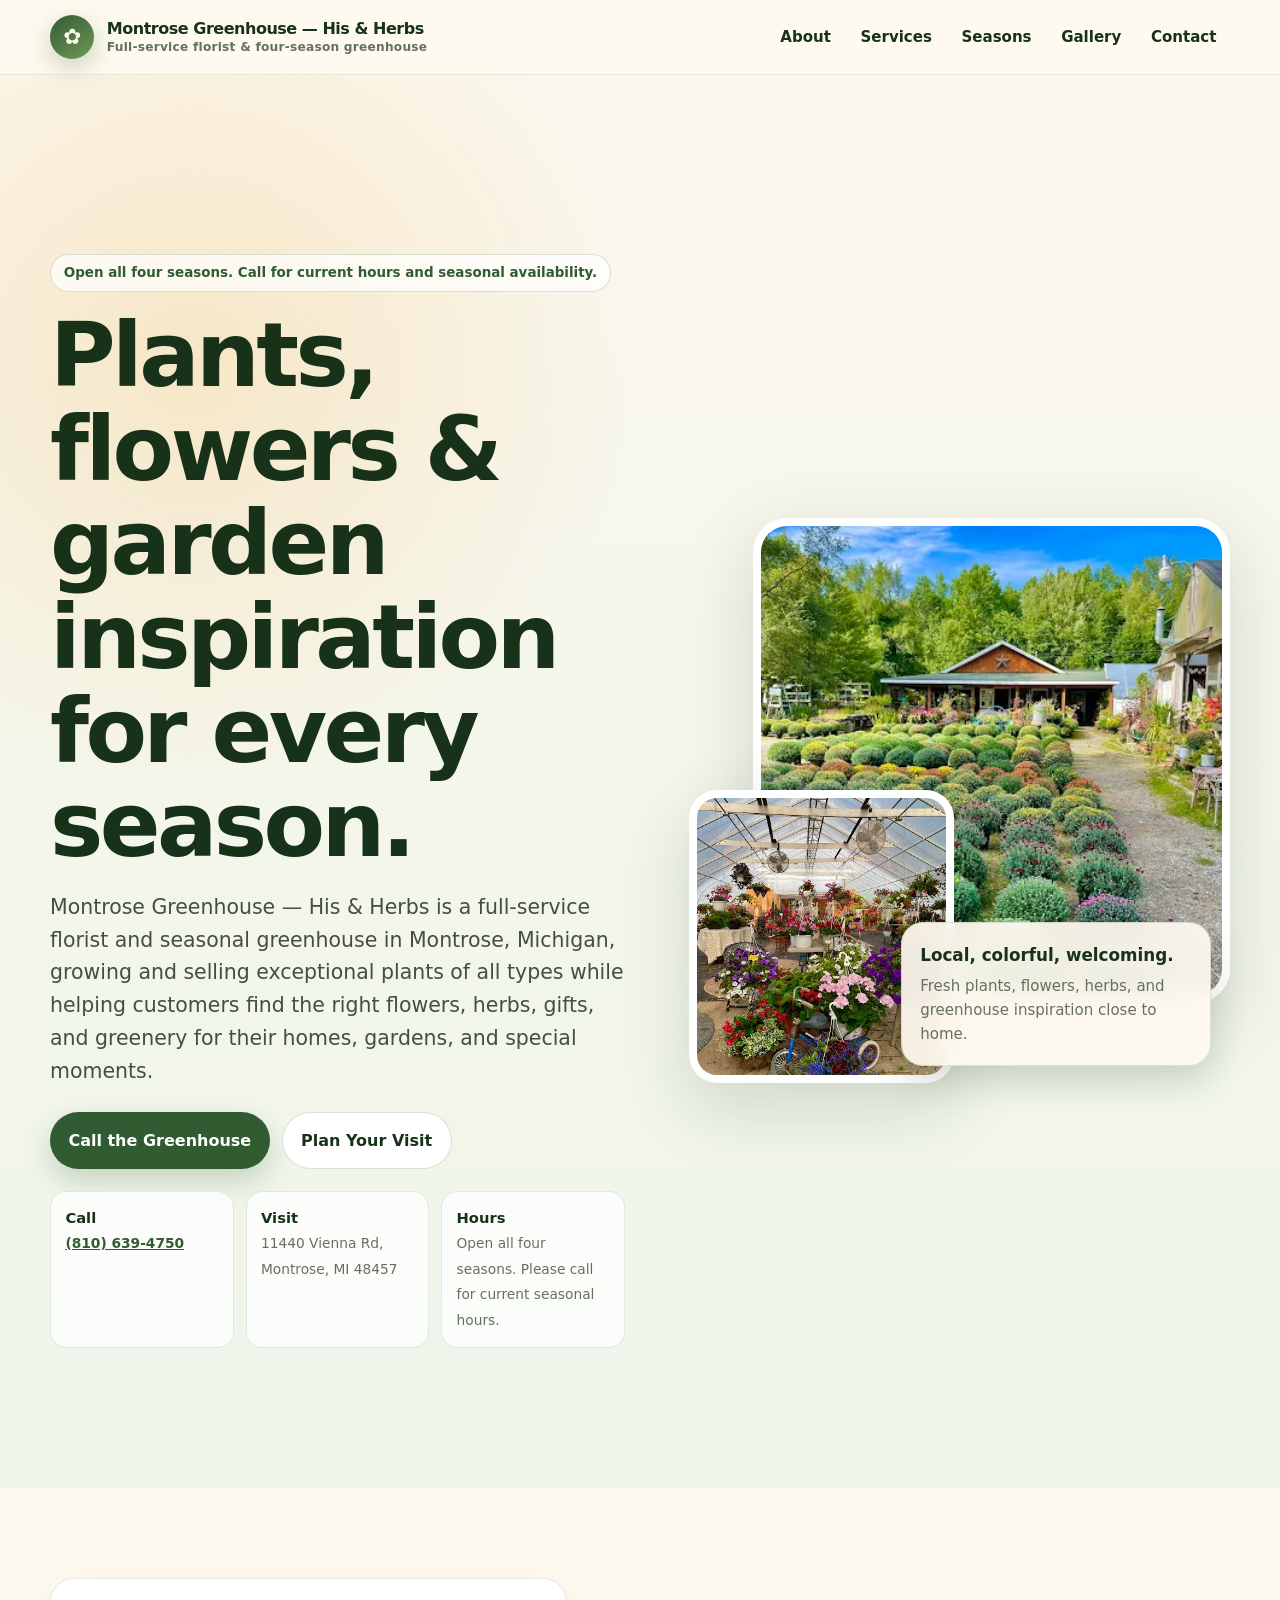
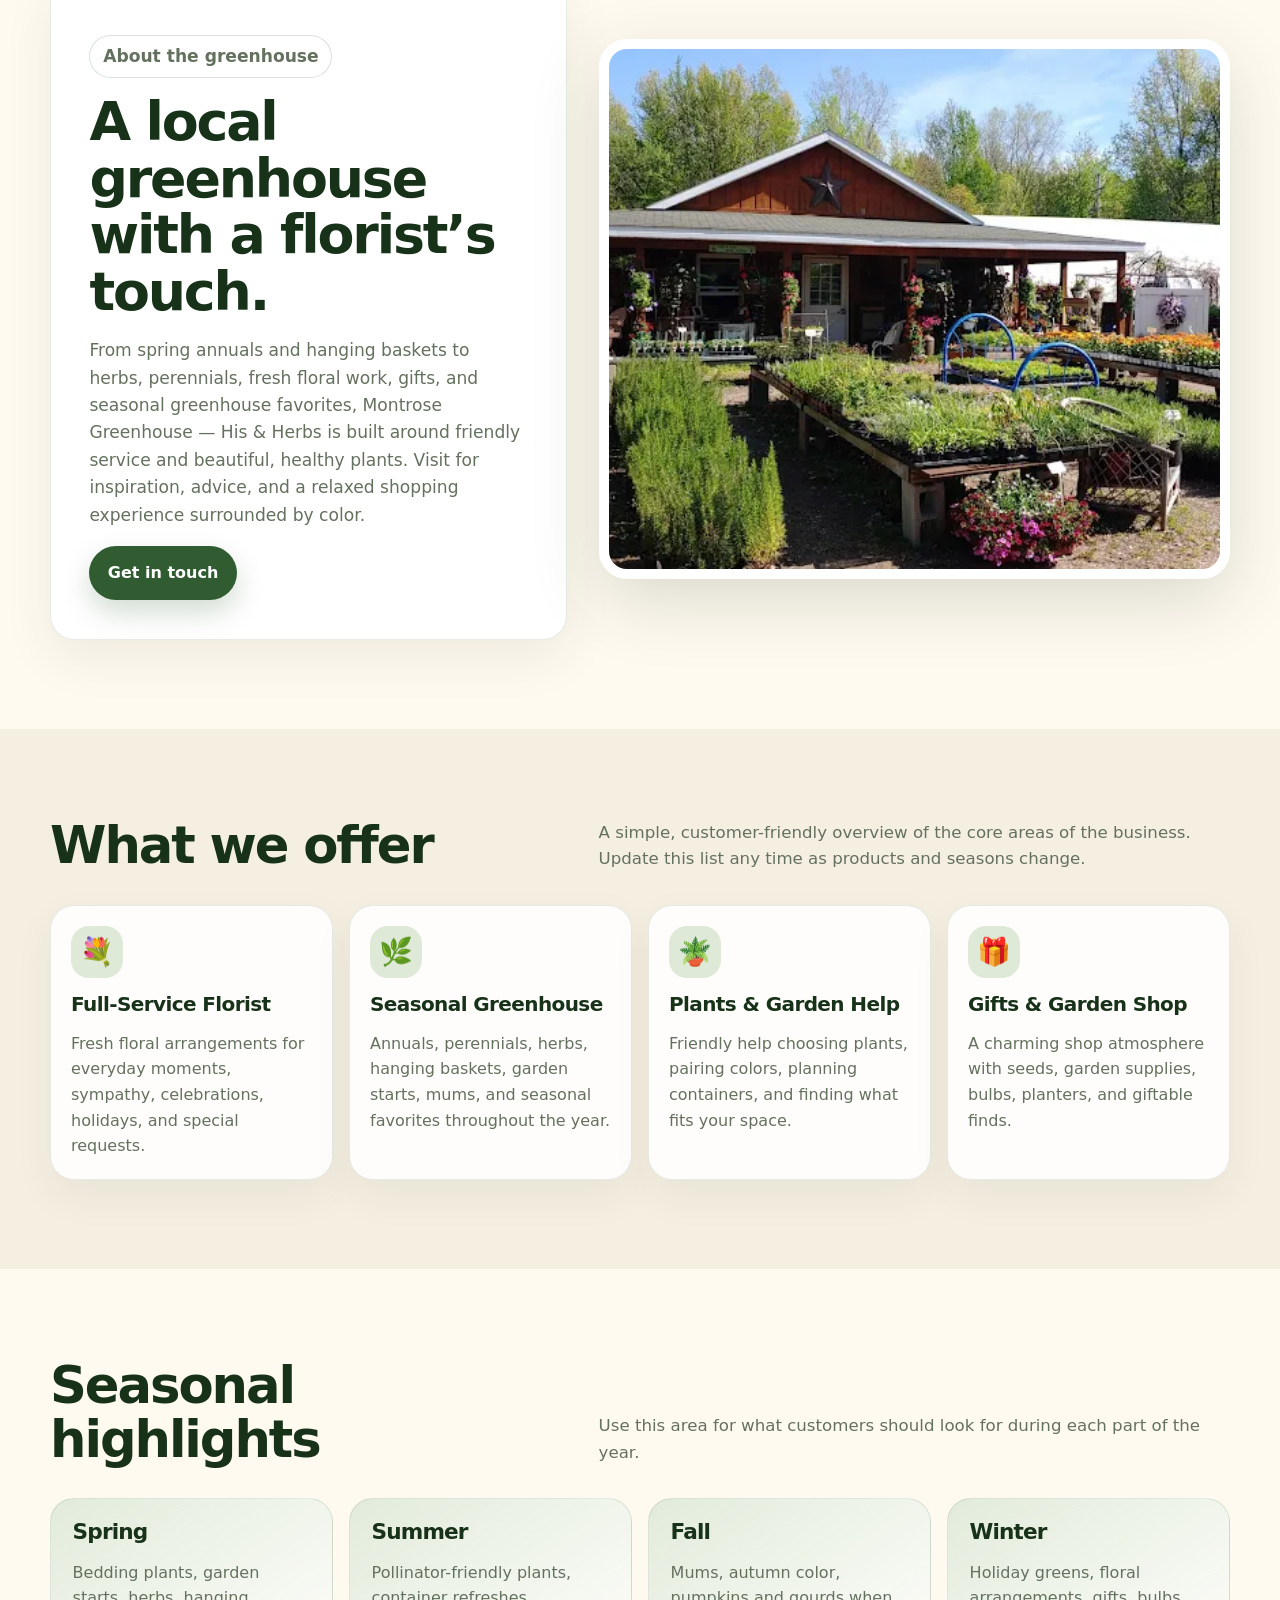
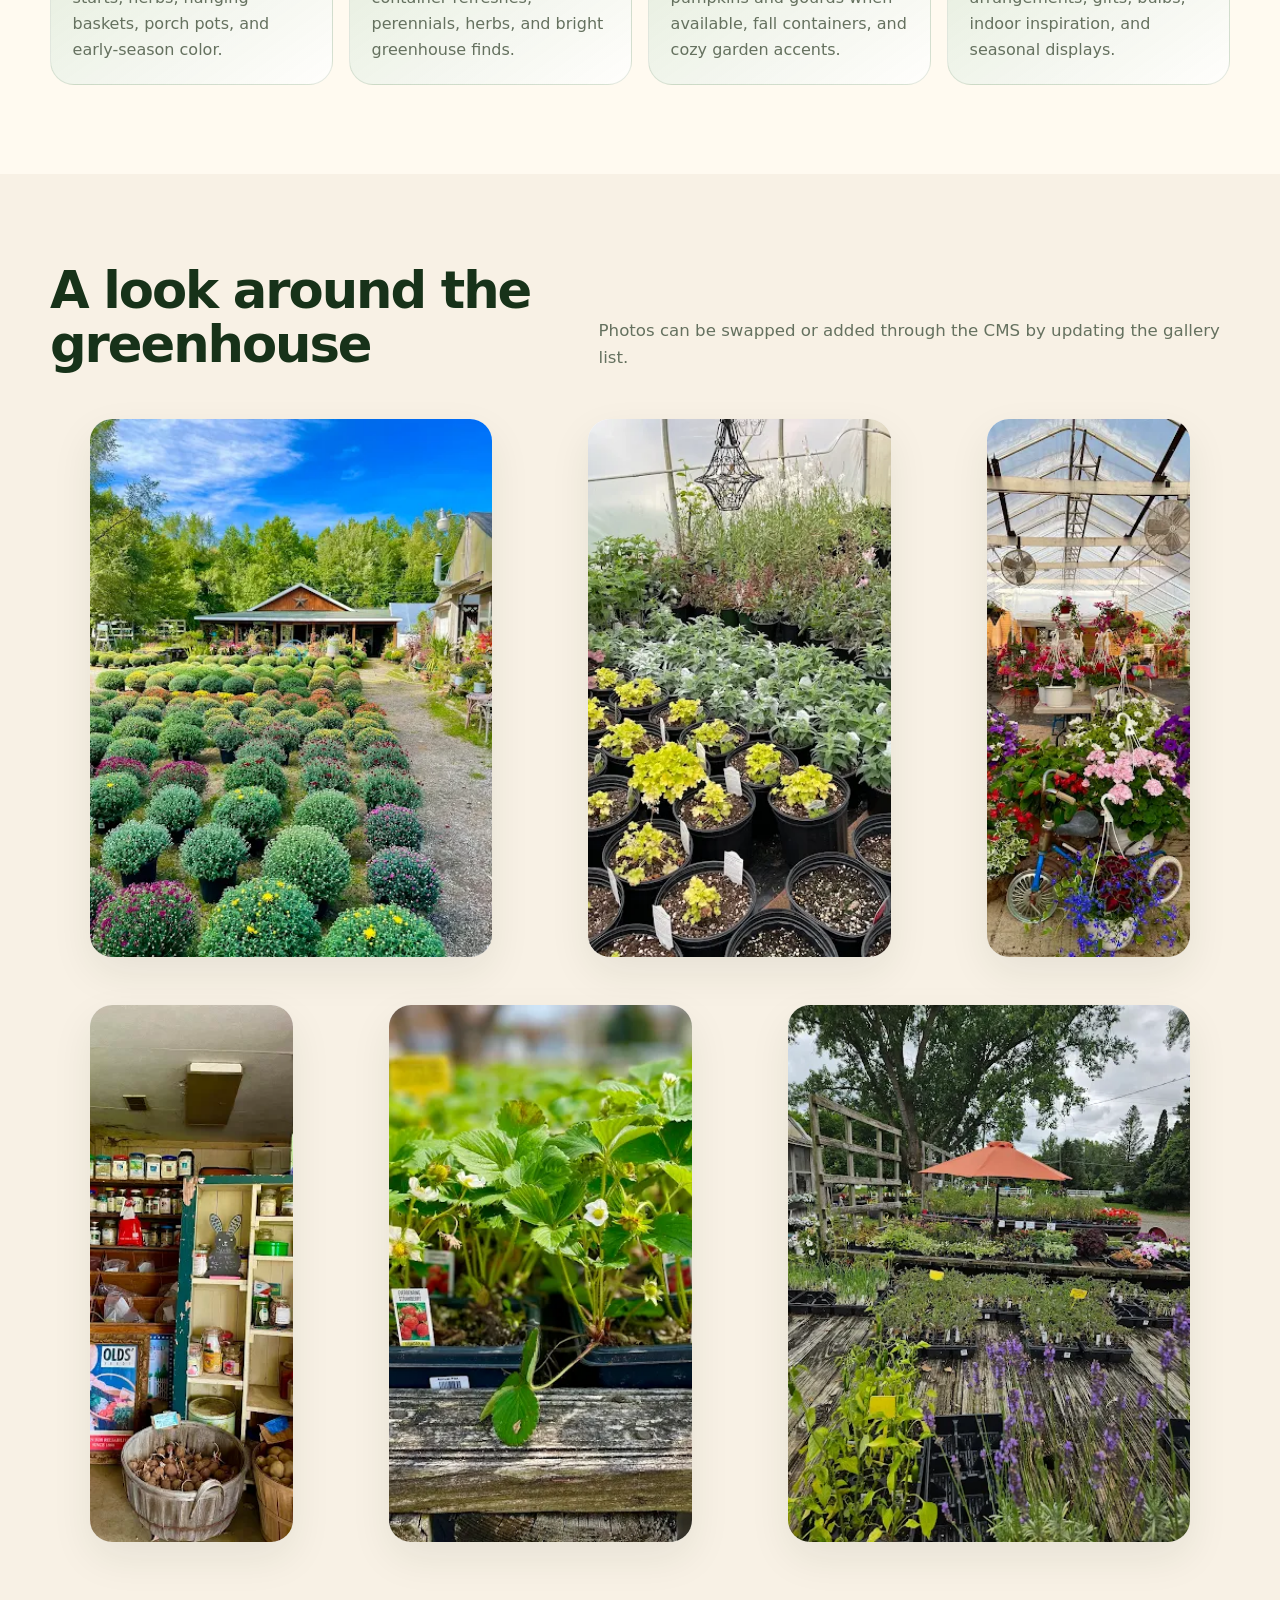
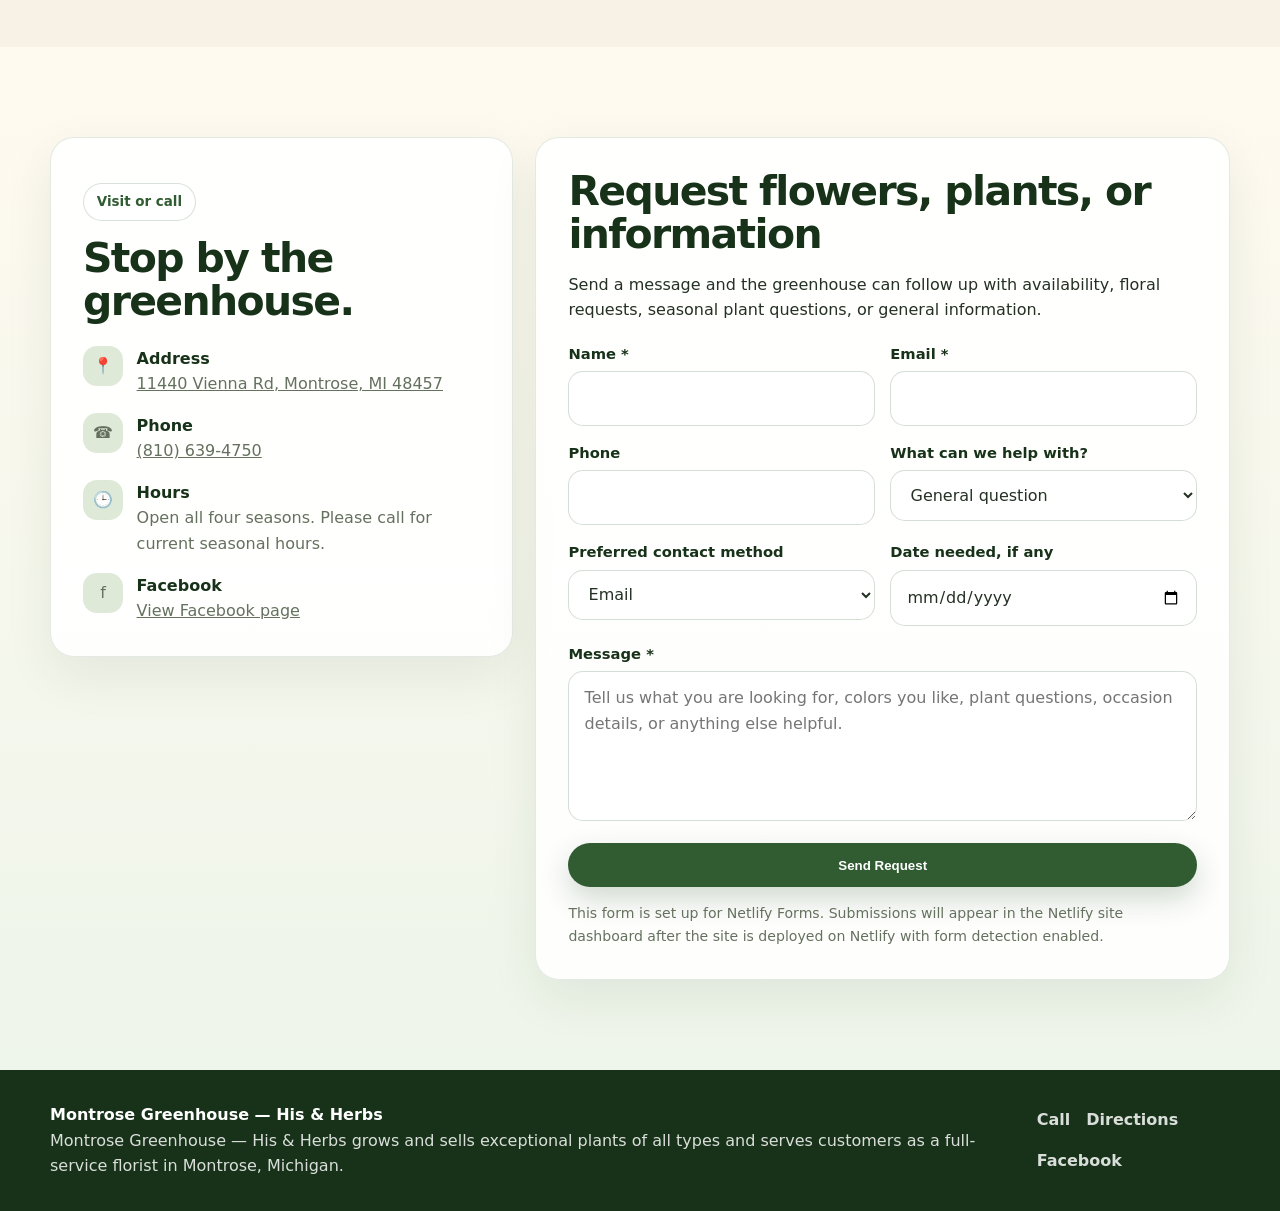
==== commit 43c6f967: "netlify" ====
--- a/index.html
+++ b/index.html
@@ -4,15 +4,14 @@
   <meta charset="utf-8" />
   <meta name="viewport" content="width=device-width, initial-scale=1" />
   <title>Montrose Greenhouse — His & Herbs | Florist & Seasonal Greenhouse in Montrose, MI</title>
-  <meta name="description" content="Montrose Greenhouse — His & Herbs is a full-service florist and seasonal greenhouse in Montrose, Michigan, open all four seasons with plants, flowers, herbs, gifts, and garden inspiration." />
+  <meta name="description" content="Montrose Greenhouse — His & Herbs is a full-service florist and seasonal greenhouse in Montrose, Michigan, open all four seasons with exceptional plants, flowers, herbs, and gifts." />
   <meta name="theme-color" content="#315c32" />
   <link rel="icon" type="image/svg+xml" href="assets/favicon.svg" />
   <link rel="manifest" href="site.webmanifest" />
   <meta property="og:title" content="Montrose Greenhouse — His & Herbs" />
-  <meta property="og:description" content="Full-service florist and seasonal greenhouse in Montrose, MI. Exceptional plants, floral arrangements, herbs, gifts, and four-season garden inspiration." />
+  <meta property="og:description" content="Full-service florist and seasonal greenhouse in Montrose, MI." />
   <meta property="og:type" content="website" />
   <meta property="og:image" content="assets/storefront.webp" />
-  <link rel="preload" href="assets/storefront.webp" as="image" />
   <style>
     :root {
       --forest: #315c32;
@@ -42,20 +41,9 @@
       background: var(--cream);
       line-height: 1.6;
     }
-
     img { display: block; max-width: 100%; }
     a { color: inherit; }
-
-    .skip-link {
-      position: absolute;
-      left: -999px;
-      top: 1rem;
-      background: var(--deep);
-      color: var(--white);
-      padding: .75rem 1rem;
-      border-radius: .75rem;
-      z-index: 50;
-    }
+    .skip-link { position: absolute; left: -999px; top: 1rem; background: var(--deep); color: var(--white); padding: .75rem 1rem; border-radius: .75rem; z-index: 50; }
     .skip-link:focus { left: 1rem; }
 
     .site-header {
@@ -63,7 +51,7 @@
       top: 0;
       z-index: 20;
       backdrop-filter: blur(18px);
-      background: rgba(255, 250, 240, .86);
+      background: rgba(255, 250, 240, .88);
       border-bottom: 1px solid rgba(49, 92, 50, .12);
     }
     .nav-wrap {
@@ -75,540 +63,141 @@
       justify-content: space-between;
       gap: 1rem;
     }
-    .brand {
-      display: flex;
-      align-items: center;
-      gap: .8rem;
-      text-decoration: none;
-      font-weight: 800;
-      letter-spacing: -.03em;
-      color: var(--deep);
-    }
-    .brand-mark {
-      width: 44px;
-      height: 44px;
-      border-radius: 50%;
-      display: grid;
-      place-items: center;
-      background: linear-gradient(145deg, var(--forest), var(--leaf));
-      color: var(--cream);
-      box-shadow: 0 8px 26px rgba(49, 92, 50, .28);
-      font-size: 1.3rem;
-    }
-    .brand small {
-      display: block;
-      color: var(--muted);
-      font-weight: 700;
-      font-size: .76rem;
-      letter-spacing: .02em;
-      margin-top: -.2rem;
-    }
-    .nav-links {
-      display: flex;
-      align-items: center;
-      gap: .15rem;
-    }
-    .nav-links a {
-      text-decoration: none;
-      color: var(--deep);
-      font-weight: 700;
-      font-size: .94rem;
-      padding: .75rem .85rem;
-      border-radius: 999px;
-    }
+    .brand { display: flex; align-items: center; gap: .8rem; text-decoration: none; font-weight: 850; letter-spacing: -.03em; color: var(--deep); }
+    .brand-mark { width: 44px; height: 44px; border-radius: 50%; display: grid; place-items: center; background: linear-gradient(145deg, var(--forest), var(--leaf)); color: var(--cream); box-shadow: 0 8px 26px rgba(49, 92, 50, .28); font-size: 1.35rem; }
+    .brand small { display: block; color: var(--muted); font-weight: 750; font-size: .76rem; letter-spacing: .02em; margin-top: -.2rem; }
+    .nav-links { display: flex; align-items: center; gap: .15rem; }
+    .nav-links a { text-decoration: none; color: var(--deep); font-weight: 750; font-size: .94rem; padding: .75rem .85rem; border-radius: 999px; }
     .nav-links a:hover { background: var(--sage); }
-    .menu-btn {
-      display: none;
-      border: 0;
-      background: var(--forest);
-      color: var(--white);
-      padding: .7rem .9rem;
-      border-radius: 999px;
-      font-weight: 800;
-      cursor: pointer;
-    }
-
-    .btn {
-      display: inline-flex;
-      align-items: center;
-      justify-content: center;
-      gap: .5rem;
-      border: 0;
-      border-radius: 999px;
-      padding: .9rem 1.15rem;
-      font-weight: 850;
-      text-decoration: none;
-      cursor: pointer;
-      transition: transform .18s ease, box-shadow .18s ease, background .18s ease;
-    }
+    .menu-btn { display: none; border: 0; background: var(--forest); color: var(--white); padding: .7rem .9rem; border-radius: 999px; font-weight: 800; cursor: pointer; }
+
+    .btn { display: inline-flex; align-items: center; justify-content: center; gap: .5rem; border: 0; border-radius: 999px; padding: .9rem 1.15rem; font-weight: 850; text-decoration: none; cursor: pointer; transition: transform .18s ease, box-shadow .18s ease, background .18s ease; }
     .btn:hover { transform: translateY(-2px); }
-    .btn-primary {
-      background: var(--forest);
-      color: var(--white);
-      box-shadow: 0 12px 28px rgba(49, 92, 50, .22);
-    }
+    .btn-primary { background: var(--forest); color: var(--white); box-shadow: 0 12px 28px rgba(49, 92, 50, .22); }
     .btn-primary:hover { background: var(--deep); }
-    .btn-secondary {
-      background: var(--white);
-      color: var(--deep);
-      border: 1px solid rgba(49, 92, 50, .18);
-    }
+    .btn-secondary { background: var(--white); color: var(--deep); border: 1px solid rgba(49, 92, 50, .18); }
     .btn-secondary:hover { box-shadow: 0 10px 26px rgba(23, 50, 25, .10); }
 
-    .hero {
-      position: relative;
-      overflow: hidden;
-      background: radial-gradient(circle at 15% 20%, rgba(240, 184, 90, .26), transparent 28%), linear-gradient(180deg, #fbf7ed 0%, #eef5ea 100%);
-    }
-    .hero-inner {
-      width: min(var(--max), calc(100% - 2rem));
-      margin: 0 auto;
-      padding: clamp(3rem, 7vw, 6.7rem) 0 3.2rem;
-      display: grid;
-      grid-template-columns: 1.03fr .97fr;
-      align-items: center;
-      gap: clamp(2rem, 5vw, 4.5rem);
-    }
-    .eyebrow {
-      display: inline-flex;
-      align-items: center;
-      gap: .5rem;
-      width: fit-content;
-      padding: .45rem .8rem;
-      border: 1px solid rgba(49, 92, 50, .18);
-      background: rgba(255, 255, 255, .72);
-      border-radius: 999px;
-      color: var(--forest);
-      font-weight: 850;
-      font-size: .84rem;
-      margin-bottom: 1rem;
-    }
+    .hero { position: relative; overflow: hidden; background: radial-gradient(circle at 15% 20%, rgba(240, 184, 90, .26), transparent 28%), linear-gradient(180deg, #fbf7ed 0%, #eef5ea 100%); }
+    .hero-inner { width: min(var(--max), calc(100% - 2rem)); margin: 0 auto; padding: clamp(3rem, 7vw, 6.7rem) 0 3.2rem; display: grid; grid-template-columns: 1.03fr .97fr; align-items: center; gap: clamp(2rem, 5vw, 4.5rem); }
+    .eyebrow { display: inline-flex; align-items: center; gap: .5rem; width: fit-content; padding: .45rem .8rem; border: 1px solid rgba(49, 92, 50, .18); background: rgba(255, 255, 255, .72); border-radius: 999px; color: var(--forest); font-weight: 850; font-size: .84rem; margin-bottom: 1rem; }
     h1, h2, h3 { line-height: 1.05; margin: 0; color: var(--deep); letter-spacing: -.04em; }
     h1 { font-size: clamp(2.8rem, 7vw, 6.4rem); max-width: 10ch; }
-    .hero-copy p {
-      color: #415041;
-      font-size: clamp(1.04rem, 1.8vw, 1.28rem);
-      max-width: 58ch;
-      margin: 1.15rem 0 1.55rem;
-    }
+    .hero-copy p { color: #415041; font-size: clamp(1.04rem, 1.8vw, 1.28rem); max-width: 58ch; margin: 1.15rem 0 1.55rem; }
     .hero-actions { display: flex; flex-wrap: wrap; gap: .75rem; margin-bottom: 1.25rem; }
-    .quick-info {
-      display: grid;
-      grid-template-columns: repeat(3, minmax(0, 1fr));
-      gap: .75rem;
-      max-width: 640px;
-      margin-top: 1.4rem;
-    }
-    .quick-card {
-      background: rgba(255,255,255,.76);
-      border: 1px solid rgba(49, 92, 50, .13);
-      padding: .9rem;
-      border-radius: var(--radius-sm);
-    }
+    .quick-info { display: grid; grid-template-columns: repeat(3, minmax(0, 1fr)); gap: .75rem; max-width: 640px; margin-top: 1.4rem; }
+    .quick-card { background: rgba(255,255,255,.76); border: 1px solid rgba(49, 92, 50, .13); padding: .9rem; border-radius: var(--radius-sm); }
     .quick-card strong { display: block; color: var(--deep); font-size: .92rem; }
     .quick-card span { color: var(--muted); font-size: .86rem; }
-    .hero-photos {
-      position: relative;
-      min-height: 565px;
-    }
-    .photo-stack {
-      position: absolute;
-      border-radius: 34px;
-      overflow: hidden;
-      box-shadow: var(--shadow);
-      border: 8px solid rgba(255,255,255,.84);
-      background: var(--white);
-    }
+    .quick-card a { color: var(--forest); font-weight: 750; }
+    .hero-photos { position: relative; min-height: 565px; }
+    .photo-stack { position: absolute; border-radius: 34px; overflow: hidden; box-shadow: var(--shadow); border: 8px solid rgba(255,255,255,.84); background: var(--white); }
     .photo-stack img { width: 100%; height: 100%; object-fit: cover; }
     .photo-main { inset: 0 0 5rem 4rem; }
     .photo-small { width: 49%; height: 52%; left: 0; bottom: 0; border-radius: 28px; }
-    .floating-card {
-      position: absolute;
-      right: 1.2rem;
-      bottom: 1.1rem;
-      width: min(310px, 82%);
-      padding: 1.15rem;
-      border-radius: 22px;
-      background: rgba(255, 250, 240, .92);
-      border: 1px solid rgba(49, 92, 50, .16);
-      box-shadow: 0 14px 36px rgba(23, 50, 25, .18);
-      backdrop-filter: blur(10px);
-    }
+    .floating-card { position: absolute; right: 1.2rem; bottom: 1.1rem; width: min(310px, 82%); padding: 1.15rem; border-radius: 22px; background: rgba(255, 250, 240, .92); border: 1px solid rgba(49, 92, 50, .16); box-shadow: 0 14px 36px rgba(23, 50, 25, .18); backdrop-filter: blur(10px); }
     .floating-card strong { color: var(--deep); display: block; font-size: 1.05rem; }
     .floating-card p { margin: .35rem 0 0; color: var(--muted); font-size: .94rem; }
 
     section { padding: clamp(3.5rem, 7vw, 6rem) 0; }
-    .container { width: min(var(--max), calc(100% - 2rem)); margin: 0 auto; }
-    .section-head {
-      display: flex;
-      align-items: end;
-      justify-content: space-between;
-      gap: 2rem;
-      margin-bottom: 2rem;
-    }
-    .section-head h2 { font-size: clamp(2rem, 4vw, 3.6rem); max-width: 12ch; }
-    .section-head p { margin: 0; max-width: 56ch; color: var(--muted); }
-
-    .about-grid {
-      display: grid;
-      grid-template-columns: .92fr 1.08fr;
-      gap: clamp(1.4rem, 4vw, 3rem);
-      align-items: stretch;
-    }
-    .about-image {
-      min-height: 500px;
-      border-radius: var(--radius);
-      overflow: hidden;
-      box-shadow: var(--shadow);
-    }
-    .about-image img { width: 100%; height: 100%; object-fit: cover; }
-    .about-panel {
-      background: var(--white);
-      border: 1px solid rgba(49, 92, 50, .13);
-      border-radius: var(--radius);
-      padding: clamp(1.4rem, 4vw, 2.6rem);
-      box-shadow: 0 18px 50px rgba(23, 50, 25, .08);
-    }
-    .about-panel h2 { font-size: clamp(2rem, 3.8vw, 3.4rem); margin-bottom: 1rem; }
-    .about-panel p { color: #4b594b; margin: 0 0 1rem; }
-    .feature-list {
-      display: grid;
-      grid-template-columns: repeat(2, minmax(0, 1fr));
-      gap: .75rem;
-      margin-top: 1.25rem;
-    }
-    .feature-item {
-      display: flex;
-      gap: .65rem;
-      align-items: flex-start;
-      padding: .95rem;
-      border-radius: 18px;
-      background: var(--linen);
-      color: var(--deep);
-      font-weight: 750;
-    }
-    .feature-item span:first-child { color: var(--forest); }
-
-    .services { background: var(--deep); color: var(--cream); position: relative; overflow: hidden; }
-    .services::before {
-      content: "";
-      position: absolute;
-      inset: -20% 48% auto -14%;
-      height: 540px;
-      background: radial-gradient(circle, rgba(111,152,87,.42), transparent 65%);
-      pointer-events: none;
-    }
-    .services h2, .services h3 { color: var(--cream); }
-    .services .section-head p { color: rgba(255,250,240,.74); }
-    .services-grid {
-      position: relative;
-      display: grid;
-      grid-template-columns: repeat(4, minmax(0, 1fr));
-      gap: 1rem;
-    }
-    .service-card {
-      min-height: 262px;
-      padding: 1.35rem;
-      border-radius: var(--radius);
-      background: rgba(255,255,255,.08);
-      border: 1px solid rgba(255,255,255,.14);
-      box-shadow: 0 18px 40px rgba(0,0,0,.14);
-    }
-    .service-card .icon {
-      width: 48px;
-      height: 48px;
-      border-radius: 17px;
-      display: grid;
-      place-items: center;
-      background: rgba(240, 184, 90, .16);
-      margin-bottom: 1rem;
-      font-size: 1.5rem;
-    }
-    .service-card p { color: rgba(255,250,240,.72); margin: .8rem 0 0; }
-
-    .season-strip {
-      display: grid;
-      grid-template-columns: repeat(4, minmax(0, 1fr));
-      gap: .9rem;
-    }
-    .season-card {
-      border-radius: var(--radius);
-      overflow: hidden;
-      background: var(--white);
-      border: 1px solid rgba(49, 92, 50, .12);
-      box-shadow: 0 16px 40px rgba(23, 50, 25, .08);
-    }
-    .season-card img { height: 188px; width: 100%; object-fit: cover; }
-    .season-card div { padding: 1.1rem; }
-    .season-card h3 { font-size: 1.25rem; margin-bottom: .35rem; }
-    .season-card p { margin: 0; color: var(--muted); font-size: .96rem; }
-
-    .gallery { background: linear-gradient(180deg, var(--cream), #eef5ea); }
-    .gallery-grid {
-      display: grid;
-      grid-template-columns: 1.2fr .8fr .8fr;
-      grid-auto-rows: 235px;
-      gap: 1rem;
-    }
-    .gallery-item {
-      position: relative;
-      overflow: hidden;
-      border-radius: var(--radius);
-      box-shadow: 0 14px 34px rgba(23, 50, 25, .10);
-      background: var(--sage);
-    }
-    .gallery-item.large { grid-row: span 2; }
-    .gallery-item img { width: 100%; height: 100%; object-fit: cover; transition: transform .45s ease; }
-    .gallery-item:hover img { transform: scale(1.045); }
-    .gallery-caption {
-      position: absolute;
-      left: .8rem;
-      right: .8rem;
-      bottom: .8rem;
-      border-radius: 16px;
-      padding: .65rem .8rem;
-      background: rgba(23, 50, 25, .76);
-      color: var(--white);
-      font-weight: 800;
-      backdrop-filter: blur(8px);
-      font-size: .92rem;
-    }
-
-    .visit-grid {
-      display: grid;
-      grid-template-columns: .88fr 1.12fr;
-      gap: clamp(1rem, 4vw, 2rem);
-      align-items: stretch;
-    }
-    .contact-card {
-      background: var(--forest);
-      color: var(--white);
-      border-radius: var(--radius);
-      padding: clamp(1.4rem, 4vw, 2.5rem);
-      box-shadow: var(--shadow);
-    }
-    .contact-card h2 { color: var(--white); font-size: clamp(2rem, 4vw, 3.35rem); margin-bottom: .75rem; }
-    .contact-card p { color: rgba(255,255,255,.78); }
-    .contact-list { display: grid; gap: .75rem; margin: 1.4rem 0; }
-    .contact-row {
-      display: grid;
-      grid-template-columns: 42px 1fr;
-      gap: .75rem;
-      align-items: start;
-      padding: .9rem;
-      border: 1px solid rgba(255,255,255,.16);
-      background: rgba(255,255,255,.08);
-      border-radius: 18px;
-    }
-    .contact-row b { display: block; }
-    .contact-row a { color: var(--white); font-weight: 750; text-decoration-thickness: 2px; text-underline-offset: 3px; }
-    .map-card {
-      min-height: 470px;
-      border: 0;
-      width: 100%;
-      border-radius: var(--radius);
-      box-shadow: var(--shadow);
-      background: var(--sage);
-    }
-
-
-    .contact-section {
-      background: linear-gradient(180deg, #eef5ea, var(--cream));
-    }
-    .contact-layout {
-      display: grid;
-      grid-template-columns: .9fr 1.1fr;
-      gap: clamp(1rem, 4vw, 2rem);
-      align-items: start;
-    }
-    .contact-intro {
-      background: var(--white);
-      border-radius: var(--radius);
-      border: 1px solid rgba(49, 92, 50, .12);
-      box-shadow: 0 16px 40px rgba(23, 50, 25, .08);
-      padding: clamp(1.4rem, 4vw, 2.35rem);
-      position: sticky;
-      top: 96px;
-    }
-    .contact-intro h2 { font-size: clamp(2rem, 4vw, 3.35rem); margin-bottom: .75rem; }
-    .contact-intro p { color: var(--muted); margin: 0 0 1rem; }
-    .contact-form-card {
-      background: var(--white);
-      border-radius: var(--radius);
-      border: 1px solid rgba(49, 92, 50, .12);
-      box-shadow: var(--shadow);
-      padding: clamp(1.4rem, 4vw, 2.35rem);
-    }
-    .form-grid {
-      display: grid;
-      grid-template-columns: repeat(2, minmax(0, 1fr));
-      gap: 1rem;
-    }
-    .field { display: grid; gap: .4rem; }
-    .field.full { grid-column: 1 / -1; }
-    .field label {
-      font-weight: 850;
-      color: var(--deep);
-      font-size: .94rem;
-    }
-    .field input,
-    .field select,
-    .field textarea {
-      width: 100%;
-      border: 1px solid rgba(49, 92, 50, .22);
-      background: #fffdfa;
-      border-radius: 16px;
-      padding: .9rem 1rem;
-      color: var(--ink);
-      font: inherit;
-      outline: none;
-      transition: border-color .18s ease, box-shadow .18s ease, background .18s ease;
-    }
-    .field textarea { min-height: 160px; resize: vertical; }
-    .field input:focus,
-    .field select:focus,
-    .field textarea:focus {
-      border-color: var(--forest);
-      background: var(--white);
-      box-shadow: 0 0 0 4px rgba(111, 152, 87, .16);
-    }
-    .form-note {
-      color: var(--muted);
-      font-size: .9rem;
-      margin: 1rem 0 0;
-    }
-    .hidden-field {
-      position: absolute;
-      left: -9999px;
-      height: 1px;
-      width: 1px;
-      overflow: hidden;
-    }
-    .thank-you-card {
-      width: min(760px, calc(100% - 2rem));
-      margin: clamp(4rem, 10vw, 7rem) auto;
-      background: var(--white);
-      border-radius: 30px;
-      padding: clamp(2rem, 5vw, 4rem);
-      box-shadow: var(--shadow);
-      text-align: center;
-    }
-    .thank-you-card h1 { max-width: none; font-size: clamp(2.4rem, 6vw, 4.6rem); }
-    .thank-you-card p { color: var(--muted); font-size: 1.1rem; }
-
-    .cta {
-      padding: 0 0 clamp(3.5rem, 7vw, 6rem);
-    }
-    .cta-card {
-      position: relative;
-      overflow: hidden;
-      border-radius: 34px;
-      padding: clamp(2rem, 5vw, 4rem);
-      background: linear-gradient(135deg, rgba(23,50,25,.92), rgba(49,92,50,.88)), url('assets/greenhouse-mums.webp') center / cover;
-      color: var(--white);
-      display: grid;
-      grid-template-columns: 1fr auto;
-      gap: 1.5rem;
-      align-items: center;
-      box-shadow: var(--shadow);
-    }
-    .cta-card h2 { color: var(--white); font-size: clamp(2rem, 4.2vw, 3.6rem); max-width: 14ch; }
-    .cta-card p { color: rgba(255,255,255,.8); max-width: 58ch; }
-
-    footer {
-      background: var(--deep);
-      color: rgba(255,250,240,.76);
-      padding: 2rem 0;
-    }
-    .footer-inner {
-      width: min(var(--max), calc(100% - 2rem));
-      margin: 0 auto;
-      display: flex;
-      justify-content: space-between;
-      gap: 1rem;
-      flex-wrap: wrap;
-      align-items: center;
-    }
-    footer a { color: var(--white); }
+    .section-inner { width: min(var(--max), calc(100% - 2rem)); margin: 0 auto; }
+    .section-head { display: grid; grid-template-columns: .9fr 1.1fr; gap: 2rem; align-items: end; margin-bottom: 2rem; }
+    .section-head h2 { font-size: clamp(2rem, 4vw, 4rem); }
+    .section-head p { margin: 0; color: var(--muted); font-size: 1.04rem; }
+
+    .about-grid { display: grid; grid-template-columns: .9fr 1.1fr; gap: 2rem; align-items: center; }
+    .about-card { background: var(--white); border-radius: var(--radius); padding: clamp(1.4rem, 3vw, 2.4rem); box-shadow: 0 18px 50px rgba(23,50,25,.08); border: 1px solid rgba(49, 92, 50, .12); }
+    .about-card h2 { font-size: clamp(2rem, 4.2vw, 4rem); }
+    .about-card p { color: var(--muted); font-size: 1.07rem; }
+    .about-image { border-radius: 28px; overflow: hidden; box-shadow: var(--shadow); border: 10px solid var(--white); }
+    .about-image img { width: 100%; height: 520px; object-fit: cover; }
+
+    .services { background: var(--linen); }
+    .cards { display: grid; grid-template-columns: repeat(4, minmax(0, 1fr)); gap: 1rem; }
+    .card { background: rgba(255,255,255,.86); border: 1px solid rgba(49, 92, 50, .12); border-radius: var(--radius); padding: 1.25rem; box-shadow: 0 16px 42px rgba(23,50,25,.06); }
+    .icon { width: 52px; height: 52px; display: grid; place-items: center; border-radius: 18px; background: var(--sage); font-size: 1.7rem; margin-bottom: 1rem; }
+    .card h3 { font-size: 1.25rem; letter-spacing: -.03em; }
+    .card p { color: var(--muted); margin-bottom: 0; }
+
+    .season-grid { display: grid; grid-template-columns: repeat(4, minmax(0,1fr)); gap: 1rem; }
+    .season-card { border-radius: var(--radius); padding: 1.35rem; color: var(--deep); background: linear-gradient(145deg, rgba(223,233,216,.9), rgba(255,255,255,.78)); border: 1px solid rgba(49, 92, 50, .13); }
+    .season-card h3 { font-size: 1.35rem; }
+    .season-card p { color: var(--muted); margin-bottom: 0; }
+
+    .gallery { background: #f8f1e5; }
+    .gallery-grid { display: grid; grid-template-columns: repeat(12, 1fr); gap: 1rem; }
+    .gallery-item { border-radius: 22px; overflow: hidden; min-height: 260px; box-shadow: 0 16px 42px rgba(23,50,25,.08); background: var(--white); }
+    .gallery-item:nth-child(1), .gallery-item:nth-child(6) { grid-column: span 5; }
+    .gallery-item:nth-child(2), .gallery-item:nth-child(5) { grid-column: span 4; }
+    .gallery-item:nth-child(3), .gallery-item:nth-child(4) { grid-column: span 3; }
+    .gallery-item img { width: 100%; height: 100%; object-fit: cover; transition: transform .35s ease; }
+    .gallery-item:hover img { transform: scale(1.04); }
+
+    .visit-contact { background: linear-gradient(180deg, var(--cream), #eef5ea); }
+    .visit-grid { display: grid; grid-template-columns: .8fr 1.2fr; gap: 1.4rem; align-items: start; }
+    .visit-card, .form-card { background: rgba(255,255,255,.9); border: 1px solid rgba(49, 92, 50, .13); border-radius: var(--radius); padding: clamp(1.25rem, 3vw, 2rem); box-shadow: 0 18px 50px rgba(23,50,25,.08); }
+    .visit-card h2, .form-card h2 { font-size: clamp(1.9rem, 3.2vw, 3.25rem); }
+    .info-list { display: grid; gap: 1rem; margin-top: 1.4rem; }
+    .info-item { display: flex; gap: .85rem; align-items: flex-start; }
+    .info-badge { flex: 0 0 40px; height: 40px; display: grid; place-items: center; border-radius: 14px; background: var(--sage); }
+    .info-item strong { display: block; color: var(--deep); }
+    .info-item span, .info-item a { color: var(--muted); }
+
+    form { margin-top: 1.2rem; display: grid; gap: .95rem; }
+    .form-row { display: grid; grid-template-columns: 1fr 1fr; gap: .95rem; }
+    label { display: block; font-weight: 800; color: var(--deep); font-size: .92rem; margin-bottom: .35rem; }
+    input, select, textarea { width: 100%; border: 1px solid rgba(49, 92, 50, .2); border-radius: 15px; padding: .85rem .95rem; font: inherit; background: var(--white); color: var(--ink); }
+    textarea { min-height: 150px; resize: vertical; }
+    input:focus, select:focus, textarea:focus { outline: 3px solid rgba(111, 152, 87, .25); border-color: var(--forest); }
+    .hidden { display: none; }
+    .fine-print { color: var(--muted); font-size: .88rem; margin: 0; }
+
+    .site-footer { background: var(--deep); color: rgba(255,255,255,.84); padding: 2rem 0; }
+    .footer-inner { width: min(var(--max), calc(100% - 2rem)); margin: 0 auto; display: flex; justify-content: space-between; gap: 1rem; align-items: center; }
+    .footer-inner strong { color: var(--white); }
+    .footer-links { display: flex; gap: 1rem; flex-wrap: wrap; }
+    .footer-links a { color: rgba(255,255,255,.84); text-decoration: none; font-weight: 750; }
+    .footer-links a:hover { color: var(--white); text-decoration: underline; }
 
     @media (max-width: 980px) {
-      .hero-inner, .about-grid, .visit-grid, .contact-layout { grid-template-columns: 1fr; }
-      .hero-photos { min-height: 500px; }
-      .photo-main { inset: 0 0 5.5rem 2rem; }
-      .services-grid, .season-strip { grid-template-columns: repeat(2, minmax(0, 1fr)); }
-      .gallery-grid { grid-template-columns: 1fr 1fr; }
-      .gallery-item.large { grid-column: span 2; grid-row: span 1; }
-      .cta-card { grid-template-columns: 1fr; }
-      .contact-intro { position: static; }
+      .hero-inner, .about-grid, .section-head, .visit-grid { grid-template-columns: 1fr; }
+      .hero-photos { min-height: 460px; }
+      .photo-main { inset: 0 0 4rem 2.8rem; }
+      .cards, .season-grid { grid-template-columns: repeat(2, minmax(0, 1fr)); }
+      .gallery-item:nth-child(n) { grid-column: span 6; }
     }
     @media (max-width: 760px) {
       .menu-btn { display: inline-flex; }
-      .nav-links {
-        position: absolute;
-        top: 74px;
-        left: 1rem;
-        right: 1rem;
-        display: none;
-        flex-direction: column;
-        align-items: stretch;
-        padding: .6rem;
-        background: var(--cream);
-        border: 1px solid rgba(49, 92, 50, .14);
-        border-radius: 20px;
-        box-shadow: var(--shadow);
-      }
+      .nav-links { position: absolute; inset: 74px 1rem auto 1rem; display: none; flex-direction: column; align-items: stretch; background: var(--cream); border: 1px solid rgba(49,92,50,.14); border-radius: 20px; padding: .6rem; box-shadow: var(--shadow); }
       .nav-links.open { display: flex; }
-      .nav-links a { border-radius: 14px; }
-      .hero-inner { padding-top: 2.2rem; }
-      h1 { max-width: 12ch; }
-      .quick-info { grid-template-columns: 1fr; }
-      .hero-photos { min-height: 430px; }
-      .photo-main { inset: 0 0 4rem 0; }
-      .photo-small { width: 58%; height: 46%; }
-      .floating-card { right: .4rem; bottom: .25rem; }
-      .section-head { display: block; }
-      .section-head p { margin-top: .85rem; }
-      .feature-list, .services-grid, .season-strip, .gallery-grid { grid-template-columns: 1fr; }
-      .gallery-item.large { grid-column: auto; }
-      .gallery-grid { grid-auto-rows: 260px; }
-      .form-grid { grid-template-columns: 1fr; }
+      .quick-info, .form-row { grid-template-columns: 1fr; }
+      .hero-photos { min-height: 380px; }
+      .photo-main { inset: 0 0 4rem 1.5rem; }
+      .photo-small { width: 58%; }
+      .cards, .season-grid { grid-template-columns: 1fr; }
+      .gallery-grid { grid-template-columns: 1fr; }
+      .gallery-item:nth-child(n) { grid-column: auto; min-height: 240px; }
+      .about-image img { height: 360px; }
+      .footer-inner { flex-direction: column; align-items: flex-start; }
+      h1 { max-width: 11ch; }
     }
   </style>
-  <script type="application/ld+json">
-  {
-    "@context": "https://schema.org",
-    "@type": "LocalBusiness",
-    "name": "Montrose Greenhouse — His & Herbs",
-    "image": "assets/storefront.webp",
-    "telephone": "+1-810-639-4750",
-    "address": {
-      "@type": "PostalAddress",
-      "streetAddress": "11440 Vienna Rd",
-      "addressLocality": "Montrose",
-      "addressRegion": "MI",
-      "postalCode": "48457",
-      "addressCountry": "US"
-    },
-    "url": "https://www.facebook.com/p/Montrose-Greenhouse-100063505872551/",
-    "description": "Full-service florist and seasonal greenhouse in Montrose, Michigan, open all four seasons with plants, flowers, herbs, and garden goods."
-  }
-  </script>
 </head>
 <body>
-  <a class="skip-link" href="#main">Skip to main content</a>
+  <a class="skip-link" href="#main">Skip to content</a>
+
   <header class="site-header">
     <div class="nav-wrap">
       <a class="brand" href="#top" aria-label="Montrose Greenhouse home">
-        <span class="brand-mark" aria-hidden="true">✿</span>
-        <span>Montrose Greenhouse <small>His & Herbs</small></span>
+        <span class="brand-mark">✿</span>
+        <span><span data-text="businessName">Montrose Greenhouse — His & Herbs</span><small data-text="tagline">Full-service florist & four-season greenhouse</small></span>
       </a>
-      <button class="menu-btn" id="menuBtn" aria-label="Open menu" aria-expanded="false">Menu</button>
-      <nav class="nav-links" id="navLinks" aria-label="Main navigation">
+      <button class="menu-btn" aria-expanded="false" aria-controls="navLinks">Menu</button>
+      <nav class="nav-links" id="navLinks" aria-label="Primary navigation">
         <a href="#about">About</a>
         <a href="#services">Services</a>
         <a href="#seasons">Seasons</a>
         <a href="#gallery">Gallery</a>
-        <a href="#visit">Visit</a>
         <a href="#contact">Contact</a>
       </nav>
     </div>
@@ -616,266 +205,273 @@
 
   <main id="main">
     <section class="hero" id="top">
-      <div class="hero-inner" data-editable="source" data-path="/index.html" data-key="hero">
+      <div class="hero-inner">
         <div class="hero-copy">
-          <span class="eyebrow">🌿 Full-service florist + four-season greenhouse</span>
-          <h1>Grow something beautiful.</h1>
-          <p>Montrose Greenhouse — His & Herbs is a welcoming country garden shoppe in Montrose, Michigan, growing and selling exceptional plants of all types, with flowers, herbs, seasonal color, and thoughtful gifts year-round.</p>
+          <div class="eyebrow" data-text="announcement">Open all four seasons. Call for current hours and seasonal availability.</div>
+          <h1 data-text="heroTitle">Plants, flowers & garden inspiration for every season.</h1>
+          <p data-text="heroText">Montrose Greenhouse — His & Herbs is a full-service florist and seasonal greenhouse in Montrose, Michigan, growing and selling exceptional plants of all types while helping customers find the right flowers, herbs, gifts, and greenery for their homes, gardens, and special moments.</p>
           <div class="hero-actions">
-            <a class="btn btn-primary" href="tel:+18106394750">Call (810) 639-4750</a>
-            <a class="btn btn-secondary" href="https://www.google.com/maps/search/?api=1&query=11440+Vienna+Rd,+Montrose,+MI+48457" target="_blank" rel="noopener">Get directions</a>
+            <a class="btn btn-primary" data-link="phoneHref" href="tel:+18106394750"><span data-text="primaryButtonText">Call the Greenhouse</span></a>
+            <a class="btn btn-secondary" href="#contact" data-text="secondaryButtonText">Plan Your Visit</a>
           </div>
-          <div class="quick-info" aria-label="Business highlights">
-            <div class="quick-card"><strong>Located in Montrose</strong><span>11440 Vienna Rd</span></div>
-            <div class="quick-card"><strong>Open all seasons</strong><span>Call for current hours</span></div>
-            <div class="quick-card"><strong>Plants + flowers</strong><span>Greenhouse, florist, herbs & gifts</span></div>
+          <div class="quick-info">
+            <div class="quick-card"><strong>Call</strong><span><a data-link="phoneHref" data-text="phone" href="tel:+18106394750">(810) 639-4750</a></span></div>
+            <div class="quick-card"><strong>Visit</strong><span data-text="address">11440 Vienna Rd, Montrose, MI 48457</span></div>
+            <div class="quick-card"><strong>Hours</strong><span data-text="hoursNote">Open all four seasons. Please call for current seasonal hours.</span></div>
           </div>
         </div>
         <div class="hero-photos" aria-hidden="true">
-          <div class="photo-stack photo-main"><img src="assets/storefront.webp" alt="Montrose Greenhouse storefront surrounded by plants" /></div>
-          <div class="photo-stack photo-small"><img src="assets/greenhouse-mums.webp" alt="Rows of colorful mums at Montrose Greenhouse" /></div>
-          <div class="floating-card">
-            <strong>Fresh color for every season</strong>
-            <p>From spring baskets to fall mums, stop in for plants that feel personal, local, and cared for.</p>
+          <div class="photo-stack photo-main"><img src="assets/greenhouse-mums.webp" alt="Rows of colorful mums outside Montrose Greenhouse" /></div>
+          <div class="photo-stack photo-small"><img src="assets/hanging-baskets.webp" alt="Hanging baskets inside the greenhouse" /></div>
+          <div class="floating-card"><strong>Local, colorful, welcoming.</strong><p>Fresh plants, flowers, herbs, and greenhouse inspiration close to home.</p></div>
+        </div>
+      </div>
+    </section>
+
+    <section id="about">
+      <div class="section-inner about-grid">
+        <div class="about-card">
+          <p class="eyebrow">About the greenhouse</p>
+          <h2 data-text="aboutTitle">A local greenhouse with a florist’s touch.</h2>
+          <p data-text="aboutText">From spring annuals and hanging baskets to herbs, perennials, fresh floral work, gifts, and seasonal greenhouse favorites, Montrose Greenhouse — His & Herbs is built around friendly service and beautiful, healthy plants.</p>
+          <a class="btn btn-primary" href="#contact">Get in touch</a>
+        </div>
+        <div class="about-image">
+          <img data-src="aboutImage" src="assets/storefront.webp" alt="Montrose Greenhouse storefront" />
+        </div>
+      </div>
+    </section>
+
+    <section class="services" id="services">
+      <div class="section-inner">
+        <div class="section-head">
+          <h2 data-text="servicesTitle">What we offer</h2>
+          <p data-text="servicesIntro">A simple, customer-friendly overview of the core areas of the business. Update this list any time as products and seasons change.</p>
+        </div>
+        <div class="cards" data-list="services"></div>
+      </div>
+    </section>
+
+    <section id="seasons">
+      <div class="section-inner">
+        <div class="section-head">
+          <h2 data-text="seasonTitle">Seasonal highlights</h2>
+          <p data-text="seasonIntro">Use this area for what customers should look for during each part of the year.</p>
+        </div>
+        <div class="season-grid" data-list="seasons"></div>
+      </div>
+    </section>
+
+    <section class="gallery" id="gallery">
+      <div class="section-inner">
+        <div class="section-head">
+          <h2 data-text="galleryTitle">A look around the greenhouse</h2>
+          <p data-text="galleryIntro">Photos can be swapped or added through the CMS by updating the gallery list.</p>
+        </div>
+        <div class="gallery-grid" data-list="gallery"></div>
+      </div>
+    </section>
+
+    <section class="visit-contact" id="contact">
+      <div class="section-inner visit-grid">
+        <div class="visit-card">
+          <p class="eyebrow">Visit or call</p>
+          <h2>Stop by the greenhouse.</h2>
+          <div class="info-list">
+            <div class="info-item"><span class="info-badge">📍</span><div><strong>Address</strong><a data-link="mapUrl" data-text="address" href="https://www.google.com/maps/search/?api=1&query=11440%20Vienna%20Rd%2C%20Montrose%2C%20MI%2048457" target="_blank" rel="noopener">11440 Vienna Rd, Montrose, MI 48457</a></div></div>
+            <div class="info-item"><span class="info-badge">☎️</span><div><strong>Phone</strong><a data-link="phoneHref" data-text="phone" href="tel:+18106394750">(810) 639-4750</a></div></div>
+            <div class="info-item"><span class="info-badge">🕒</span><div><strong>Hours</strong><span data-text="hoursNote">Open all four seasons. Please call for current seasonal hours.</span></div></div>
+            <div class="info-item"><span class="info-badge">f</span><div><strong>Facebook</strong><a data-link="facebookUrl" href="https://www.facebook.com/p/Montrose-Greenhouse-100063505872551/" target="_blank" rel="noopener">View Facebook page</a></div></div>
           </div>
         </div>
-      </div>
-    </section>
-
-    <section id="about">
-      <div class="container about-grid" data-editable="source" data-path="/index.html" data-key="about">
-        <div class="about-image"><img src="assets/montrose-sign.webp" alt="Montrose Greenhouse His and Herbs sign" /></div>
-        <div class="about-panel">
-          <span class="eyebrow">About the greenhouse</span>
-          <h2>A local place for gardeners, gift-givers, and flower lovers.</h2>
-          <p>Whether you are planting a full garden, picking up a thoughtful arrangement, or just looking for something bright for the porch, Montrose Greenhouse — His & Herbs offers friendly help and a beautiful variety of plants, flowers, herbs, and garden goods.</p>
-          <p>The greenhouse is seasonal in selection but open all four seasons, with inventory changing throughout the year for spring planting, summer color, fall décor, winter greenery, and everyday floral needs.</p>
-          <div class="feature-list">
-            <div class="feature-item"><span>✓</span><span>Custom floral arrangements</span></div>
-            <div class="feature-item"><span>✓</span><span>Annuals, perennials & herbs</span></div>
-            <div class="feature-item"><span>✓</span><span>Hanging baskets & patio pots</span></div>
-            <div class="feature-item"><span>✓</span><span>Seasonal décor & garden gifts</span></div>
-          </div>
-        </div>
-      </div>
-    </section>
-
-    <section class="services" id="services">
-      <div class="container" data-editable="source" data-path="/index.html" data-key="services">
-        <div class="section-head">
-          <h2>What they offer</h2>
-          <p>A simple website structure that makes it easy for customers to understand the business quickly, call, get directions, and plan a visit before seasonal inventory sells out.</p>
-        </div>
-        <div class="services-grid">
-          <article class="service-card">
-            <div class="icon" aria-hidden="true">💐</div>
-            <h3>Full-Service Florist</h3>
-            <p>Fresh arrangements for birthdays, sympathy, holidays, celebrations, everyday gifts, and special requests.</p>
-          </article>
-          <article class="service-card">
-            <div class="icon" aria-hidden="true">🌸</div>
-            <h3>Seasonal Greenhouse</h3>
-            <p>Locally grown color, hanging baskets, flats, porch pots, mums, and greenhouse favorites for every season.</p>
-          </article>
-          <article class="service-card">
-            <div class="icon" aria-hidden="true">🌿</div>
-            <h3>Herbs & Garden Starts</h3>
-            <p>Herbs, vegetables, strawberry plants, perennials, pollinator favorites, and garden-ready plants.</p>
-          </article>
-          <article class="service-card">
-            <div class="icon" aria-hidden="true">🎁</div>
-            <h3>Gifts & Garden Goods</h3>
-            <p>Country garden shop items, seeds, bulbs, natural goods, seasonal décor, and unique finds for plant lovers.</p>
-          </article>
-        </div>
-      </div>
-    </section>
-
-    <section id="seasons">
-      <div class="container" data-editable="source" data-path="/index.html" data-key="seasons">
-        <div class="section-head">
-          <h2>Four seasons of color</h2>
-          <p>The products change with the season, so the site keeps the message flexible while still showing customers what to expect.</p>
-        </div>
-        <div class="season-strip">
-          <article class="season-card">
-            <img src="assets/strawberry-starts.webp" alt="Strawberry plants in trays" />
-            <div><h3>Spring</h3><p>Garden starts, herbs, strawberries, annuals, hanging baskets, and fresh planting inspiration.</p></div>
-          </article>
-          <article class="season-card">
-            <img src="assets/hanging-baskets.webp" alt="Hanging flower baskets inside the greenhouse" />
-            <div><h3>Summer</h3><p>Bold porch color, patio planters, pollinator plants, and bright floral arrangements.</p></div>
-          </article>
-          <article class="season-card">
-            <img src="assets/greenhouse-mums.webp" alt="Rows of fall mums" />
-            <div><h3>Fall</h3><p>Mums, autumn porch décor, seasonal accents, and warm harvest colors.</p></div>
-          </article>
-          <article class="season-card">
-            <img src="assets/garden-shop.webp" alt="Garden shop shelves with seeds and goods" />
-            <div><h3>Winter</h3><p>Holiday greenery, florist designs, bulbs, gifts, and indoor plant ideas.</p></div>
-          </article>
-        </div>
-      </div>
-    </section>
-
-    <section class="gallery" id="gallery">
-      <div class="container" data-editable="source" data-path="/index.html" data-key="gallery">
-        <div class="section-head">
-          <h2>Step inside</h2>
-          <p>Photo sections like this help customers instantly feel the character of the greenhouse before they visit.</p>
-        </div>
-        <div class="gallery-grid">
-          <figure class="gallery-item large">
-            <img src="assets/hanging-baskets.webp" alt="Colorful hanging baskets and flowers inside greenhouse" />
-            <figcaption class="gallery-caption">Hanging baskets, porch color, and floral displays</figcaption>
-          </figure>
-          <figure class="gallery-item">
-            <img src="assets/inside-greenhouse-plants.webp" alt="Potted plants inside greenhouse" />
-            <figcaption class="gallery-caption">Greenhouse-grown plants</figcaption>
-          </figure>
-          <figure class="gallery-item">
-            <img src="assets/outdoor-plant-tables.webp" alt="Outdoor plant tables with herbs and flowers" />
-            <figcaption class="gallery-caption">Outdoor garden tables</figcaption>
-          </figure>
-          <figure class="gallery-item">
-            <img src="assets/garden-shop.webp" alt="Country garden shop shelves" />
-            <figcaption class="gallery-caption">His & Herbs shoppe</figcaption>
-          </figure>
-          <figure class="gallery-item">
-            <img src="assets/storefront.webp" alt="Montrose Greenhouse storefront" />
-            <figcaption class="gallery-caption">A welcoming local stop</figcaption>
-          </figure>
-        </div>
-      </div>
-    </section>
-
-    <section id="visit">
-      <div class="container visit-grid" data-editable="source" data-path="/index.html" data-key="visit">
-        <div class="contact-card">
-          <h2>Plan your visit</h2>
-          <p>Inventory can change quickly by season, weather, and holiday demand. Call ahead for current hours, special orders, floral requests, and product availability.</p>
-          <div class="contact-list">
-            <div class="contact-row"><span aria-hidden="true">📍</span><div><b>Address</b><a href="https://www.google.com/maps/search/?api=1&query=11440+Vienna+Rd,+Montrose,+MI+48457" target="_blank" rel="noopener">11440 Vienna Rd, Montrose, MI 48457</a></div></div>
-            <div class="contact-row"><span aria-hidden="true">☎️</span><div><b>Phone</b><a href="tel:+18106394750">(810) 639-4750</a></div></div>
-            <div class="contact-row"><span aria-hidden="true">🌐</span><div><b>Social</b><a href="https://www.facebook.com/p/Montrose-Greenhouse-100063505872551/" target="_blank" rel="noopener">Follow on Facebook</a></div></div>
-          </div>
-          <a class="btn btn-secondary" href="tel:+18106394750">Call about availability</a>
-        </div>
-        <iframe class="map-card" title="Map to Montrose Greenhouse" loading="lazy" referrerpolicy="no-referrer-when-downgrade" src="https://www.google.com/maps?q=11440%20Vienna%20Rd%2C%20Montrose%2C%20MI%2048457&output=embed"></iframe>
-      </div>
-    </section>
-
-
-    <section class="contact-section" id="contact">
-      <div class="container contact-layout" data-editable="source" data-path="/index.html" data-key="contact">
-        <div class="contact-intro">
-          <span class="eyebrow">Send a request</span>
-          <h2>Ask about flowers, plants, seasonal items, or special orders.</h2>
-          <p>Use this form for floral arrangements, greenhouse questions, availability, pickup requests, delivery questions, or seasonal product inquiries. For same-day needs, calling is still the fastest option.</p>
-          <div class="contact-list">
-            <div class="contact-row" style="background: rgba(49,92,50,.06); border-color: rgba(49,92,50,.12); color: var(--ink);"><span aria-hidden="true">☎️</span><div><b>Need a faster answer?</b><a style="color: var(--forest);" href="tel:+18106394750">Call (810) 639-4750</a></div></div>
-            <div class="contact-row" style="background: rgba(49,92,50,.06); border-color: rgba(49,92,50,.12); color: var(--ink);"><span aria-hidden="true">📍</span><div><b>Visit the shop</b><a style="color: var(--forest);" href="https://www.google.com/maps/search/?api=1&query=11440+Vienna+Rd,+Montrose,+MI+48457" target="_blank" rel="noopener">11440 Vienna Rd, Montrose, MI 48457</a></div></div>
-          </div>
-        </div>
-
-        <div class="contact-form-card">
+
+        <div class="form-card">
+          <h2 data-text="contactTitle">Request flowers, plants, or information</h2>
+          <p data-text="contactIntro">Send a message and the greenhouse can follow up with availability, floral requests, seasonal plant questions, or general information.</p>
           <form name="contact" method="POST" action="/thank-you/" data-netlify="true" netlify-honeypot="bot-field">
             <input type="hidden" name="form-name" value="contact" />
-            <input type="hidden" name="inbox_key" value="contact" />
-            <p class="hidden-field">
-              <label>Do not fill this out: <input name="bot-field" /></label>
-            </p>
-            <div class="form-grid">
-              <div class="field">
+            <p class="hidden"><label>Do not fill this out: <input name="bot-field" /></label></p>
+            <div class="form-row">
+              <div>
                 <label for="name">Name *</label>
                 <input id="name" name="name" type="text" autocomplete="name" required />
               </div>
-              <div class="field">
-                <label for="phone">Phone *</label>
-                <input id="phone" name="phone" type="tel" autocomplete="tel" required />
-              </div>
-              <div class="field">
-                <label for="email">Email</label>
-                <input id="email" name="email" type="email" autocomplete="email" />
-              </div>
-              <div class="field">
-                <label for="request-type">Request type *</label>
-                <select id="request-type" name="request_type" required>
-                  <option value="">Choose one</option>
-                  <option>Floral arrangement</option>
-                  <option>Sympathy flowers</option>
-                  <option>Holiday flowers or greenery</option>
-                  <option>Greenhouse plants</option>
-                  <option>Herbs, vegetable starts, or garden plants</option>
-                  <option>Seasonal décor</option>
-                  <option>General question</option>
+              <div>
+                <label for="email">Email *</label>
+                <input id="email" name="email" type="email" autocomplete="email" required />
+              </div>
+            </div>
+            <div class="form-row">
+              <div>
+                <label for="phone">Phone</label>
+                <input id="phone" name="phone" type="tel" autocomplete="tel" />
+              </div>
+              <div>
+                <label for="requestType">What can we help with?</label>
+                <select id="requestType" name="request_type">
+                  <option value="General question">General question</option>
+                  <option value="Floral arrangement">Floral arrangement</option>
+                  <option value="Plant availability">Plant availability</option>
+                  <option value="Wedding or event flowers">Wedding or event flowers</option>
+                  <option value="Seasonal products">Seasonal products</option>
+                  <option value="Other">Other</option>
                 </select>
               </div>
-              <div class="field">
-                <label for="date-needed">Date needed</label>
-                <input id="date-needed" name="date_needed" type="date" />
-              </div>
-              <div class="field">
-                <label for="fulfillment">Pickup or delivery?</label>
-                <select id="fulfillment" name="pickup_or_delivery">
-                  <option value="">Not sure yet</option>
-                  <option>Pickup</option>
-                  <option>Delivery question</option>
-                  <option>Just checking availability</option>
+            </div>
+            <div class="form-row">
+              <div>
+                <label for="preferredContact">Preferred contact method</label>
+                <select id="preferredContact" name="preferred_contact_method">
+                  <option value="Email">Email</option>
+                  <option value="Phone">Phone</option>
+                  <option value="Either">Either is fine</option>
                 </select>
               </div>
-              <div class="field full">
-                <label for="delivery-address">Delivery address, if applicable</label>
-                <input id="delivery-address" name="delivery_address" type="text" autocomplete="street-address" placeholder="Street, city, state, ZIP" />
-              </div>
-              <div class="field full">
-                <label for="message">How can we help? *</label>
-                <textarea id="message" name="message" required placeholder="Tell us what you are looking for, color preferences, occasion, plant questions, budget range, or any details that would help."></textarea>
+              <div>
+                <label for="dateNeeded">Date needed, if any</label>
+                <input id="dateNeeded" name="date_needed" type="date" />
               </div>
             </div>
-            <button class="btn btn-primary" type="submit" style="margin-top: 1rem;">Send request</button>
-            <p class="form-note">This form does not guarantee availability or same-day service. The greenhouse will follow up by phone or email as soon as possible.</p>
+            <div>
+              <label for="message">Message *</label>
+              <textarea id="message" name="message" placeholder="Tell us what you are looking for, colors you like, plant questions, occasion details, or anything else helpful." required></textarea>
+            </div>
+            <button class="btn btn-primary" type="submit">Send Request</button>
+            <p class="fine-print">This form is set up for Netlify Forms. Submissions will appear in the Netlify site dashboard after the site is deployed on Netlify with form detection enabled.</p>
           </form>
         </div>
       </div>
     </section>
-
-    <section class="cta">
-      <div class="container">
-        <div class="cta-card" data-editable="source" data-path="/index.html" data-key="cta">
-          <div>
-            <h2>Need flowers or plants today?</h2>
-            <p>Give Montrose Greenhouse — His & Herbs a call to ask about current greenhouse selection, floral orders, seasonal items, and what is blooming now.</p>
-          </div>
-          <a class="btn btn-secondary" href="#contact">Send a request</a>
-        </div>
-      </div>
-    </section>
   </main>
 
-  <footer>
+  <footer class="site-footer">
     <div class="footer-inner">
-      <div>© <span id="year"></span> Montrose Greenhouse — His & Herbs. All rights reserved.</div>
-      <div><a href="#contact">Contact</a> · <a href="#top">Back to top</a></div>
+      <div><strong data-text="businessName">Montrose Greenhouse — His & Herbs</strong><br><span data-text="footerText">Montrose Greenhouse — His & Herbs grows and sells exceptional plants of all types and serves customers as a full-service florist in Montrose, Michigan.</span></div>
+      <div class="footer-links">
+        <a data-link="phoneHref" href="tel:+18106394750">Call</a>
+        <a data-link="mapUrl" href="https://www.google.com/maps/search/?api=1&query=11440%20Vienna%20Rd%2C%20Montrose%2C%20MI%2048457" target="_blank" rel="noopener">Directions</a>
+        <a data-link="facebookUrl" href="https://www.facebook.com/p/Montrose-Greenhouse-100063505872551/" target="_blank" rel="noopener">Facebook</a>
+      </div>
     </div>
   </footer>
 
   <script>
-    const menuBtn = document.getElementById('menuBtn');
+    const fallbackData = {
+      businessName: "Montrose Greenhouse — His & Herbs",
+      tagline: "Full-service florist & four-season greenhouse",
+      heroTitle: "Plants, flowers & garden inspiration for every season.",
+      heroText: "Montrose Greenhouse — His & Herbs is a full-service florist and seasonal greenhouse in Montrose, Michigan, growing and selling exceptional plants of all types while helping customers find the right flowers, herbs, gifts, and greenery for their homes, gardens, and special moments.",
+      announcement: "Open all four seasons. Call for current hours and seasonal availability.",
+      primaryButtonText: "Call the Greenhouse",
+      phone: "(810) 639-4750",
+      phoneHref: "tel:+18106394750",
+      address: "11440 Vienna Rd, Montrose, MI 48457",
+      mapUrl: "https://www.google.com/maps/search/?api=1&query=11440%20Vienna%20Rd%2C%20Montrose%2C%20MI%2048457",
+      hoursNote: "Open all four seasons. Please call for current seasonal hours.",
+      facebookUrl: "https://www.facebook.com/p/Montrose-Greenhouse-100063505872551/",
+      aboutTitle: "A local greenhouse with a florist’s touch.",
+      aboutText: "From spring annuals and hanging baskets to herbs, perennials, fresh floral work, gifts, and seasonal greenhouse favorites, Montrose Greenhouse — His & Herbs is built around friendly service and beautiful, healthy plants.",
+      aboutImage: "assets/storefront.webp",
+      servicesTitle: "What we offer",
+      servicesIntro: "A simple, customer-friendly overview of the core areas of the business. Update this list any time as products and seasons change.",
+      services: [
+        {icon:"💐", title:"Full-Service Florist", text:"Fresh floral arrangements for everyday moments, sympathy, celebrations, holidays, and special requests."},
+        {icon:"🌿", title:"Seasonal Greenhouse", text:"Annuals, perennials, herbs, hanging baskets, garden starts, mums, and seasonal favorites throughout the year."},
+        {icon:"🪴", title:"Plants & Garden Help", text:"Friendly help choosing plants, pairing colors, planning containers, and finding what fits your space."},
+        {icon:"🎁", title:"Gifts & Garden Shop", text:"A charming shop atmosphere with seeds, garden supplies, bulbs, planters, and giftable finds."}
+      ],
+      seasonTitle: "Seasonal highlights",
+      seasonIntro: "Use this area for what customers should look for during each part of the year.",
+      seasons: [
+        {title:"Spring", text:"Bedding plants, garden starts, herbs, hanging baskets, porch pots, and early-season color."},
+        {title:"Summer", text:"Pollinator-friendly plants, container refreshes, perennials, herbs, and bright greenhouse finds."},
+        {title:"Fall", text:"Mums, autumn color, pumpkins and gourds when available, fall containers, and cozy garden accents."},
+        {title:"Winter", text:"Holiday greens, floral arrangements, gifts, bulbs, indoor inspiration, and seasonal displays."}
+      ],
+      galleryTitle: "A look around the greenhouse",
+      galleryIntro: "Photos can be swapped or added through the CMS by updating the gallery list.",
+      gallery: [
+        {image:"assets/greenhouse-mums.webp", alt:"Rows of colorful mums outside Montrose Greenhouse"},
+        {image:"assets/inside-greenhouse-plants.webp", alt:"Greenhouse tables filled with potted plants and herbs"},
+        {image:"assets/hanging-baskets.webp", alt:"Hanging flower baskets and colorful greenhouse displays"},
+        {image:"assets/garden-shop.webp", alt:"Garden shop shelves with seeds, bulbs, and supplies"},
+        {image:"assets/strawberry-starts.webp", alt:"Strawberry plants in trays"},
+        {image:"assets/outdoor-plant-tables.webp", alt:"Outdoor plant tables and greenhouse displays"}
+      ],
+      contactTitle: "Request flowers, plants, or information",
+      contactIntro: "Send a message and the greenhouse can follow up with availability, floral requests, seasonal plant questions, or general information.",
+      footerText: "Montrose Greenhouse — His & Herbs grows and sells exceptional plants of all types and serves customers as a full-service florist in Montrose, Michigan."
+    };
+
+    const menuButton = document.querySelector('.menu-btn');
     const navLinks = document.getElementById('navLinks');
-    menuBtn.addEventListener('click', () => {
+    menuButton.addEventListener('click', () => {
       const isOpen = navLinks.classList.toggle('open');
-      menuBtn.setAttribute('aria-expanded', isOpen ? 'true' : 'false');
-      menuBtn.textContent = isOpen ? 'Close' : 'Menu';
+      menuButton.setAttribute('aria-expanded', isOpen ? 'true' : 'false');
     });
-    navLinks.querySelectorAll('a').forEach(link => {
-      link.addEventListener('click', () => {
-        navLinks.classList.remove('open');
-        menuBtn.setAttribute('aria-expanded', 'false');
-        menuBtn.textContent = 'Menu';
+    navLinks.querySelectorAll('a').forEach(link => link.addEventListener('click', () => navLinks.classList.remove('open')));
+
+    function setText(selector, value) {
+      document.querySelectorAll(selector).forEach(el => { if (value) el.textContent = value; });
+    }
+    function applyData(data) {
+      const merged = { ...fallbackData, ...data };
+      document.querySelectorAll('[data-text]').forEach(el => {
+        const key = el.dataset.text;
+        if (merged[key]) el.textContent = merged[key];
       });
-    });
-    document.getElementById('year').textContent = new Date().getFullYear();
+      document.querySelectorAll('[data-link]').forEach(el => {
+        const key = el.dataset.link;
+        if (merged[key]) el.setAttribute('href', merged[key]);
+      });
+      document.querySelectorAll('[data-src]').forEach(el => {
+        const key = el.dataset.src;
+        if (merged[key]) el.setAttribute('src', merged[key]);
+      });
+      document.title = `${merged.businessName} | Florist & Seasonal Greenhouse in Montrose, MI`;
+      const metaDescription = document.querySelector('meta[name="description"]');
+      if (metaDescription && merged.heroText) metaDescription.setAttribute('content', merged.heroText.slice(0, 158));
+
+      renderServices(merged.services || []);
+      renderSeasons(merged.seasons || []);
+      renderGallery(merged.gallery || []);
+    }
+    function renderServices(items) {
+      const wrap = document.querySelector('[data-list="services"]');
+      wrap.innerHTML = items.map(item => `
+        <article class="card">
+          <div class="icon" aria-hidden="true">${escapeHtml(item.icon || '🌿')}</div>
+          <h3>${escapeHtml(item.title || '')}</h3>
+          <p>${escapeHtml(item.text || '')}</p>
+        </article>
+      `).join('');
+    }
+    function renderSeasons(items) {
+      const wrap = document.querySelector('[data-list="seasons"]');
+      wrap.innerHTML = items.map(item => `
+        <article class="season-card">
+          <h3>${escapeHtml(item.title || '')}</h3>
+          <p>${escapeHtml(item.text || '')}</p>
+        </article>
+      `).join('');
+    }
+    function renderGallery(items) {
+      const wrap = document.querySelector('[data-list="gallery"]');
+      wrap.innerHTML = items.map(item => `
+        <figure class="gallery-item">
+          <img src="${escapeAttribute(item.image || 'assets/storefront.webp')}" alt="${escapeAttribute(item.alt || 'Greenhouse photo')}" loading="lazy">
+        </figure>
+      `).join('');
+    }
+    function escapeHtml(value) {
+      return String(value).replace(/[&<>'"]/g, char => ({'&':'&amp;','<':'&lt;','>':'&gt;',"'":'&#39;','"':'&quot;'}[char]));
+    }
+    function escapeAttribute(value) { return escapeHtml(value).replace(/`/g, '&#96;'); }
+
+    fetch('content/site.json', { cache: 'no-store' })
+      .then(response => response.ok ? response.json() : fallbackData)
+      .then(applyData)
+      .catch(() => applyData(fallbackData));
   </script>
 </body>
 </html>
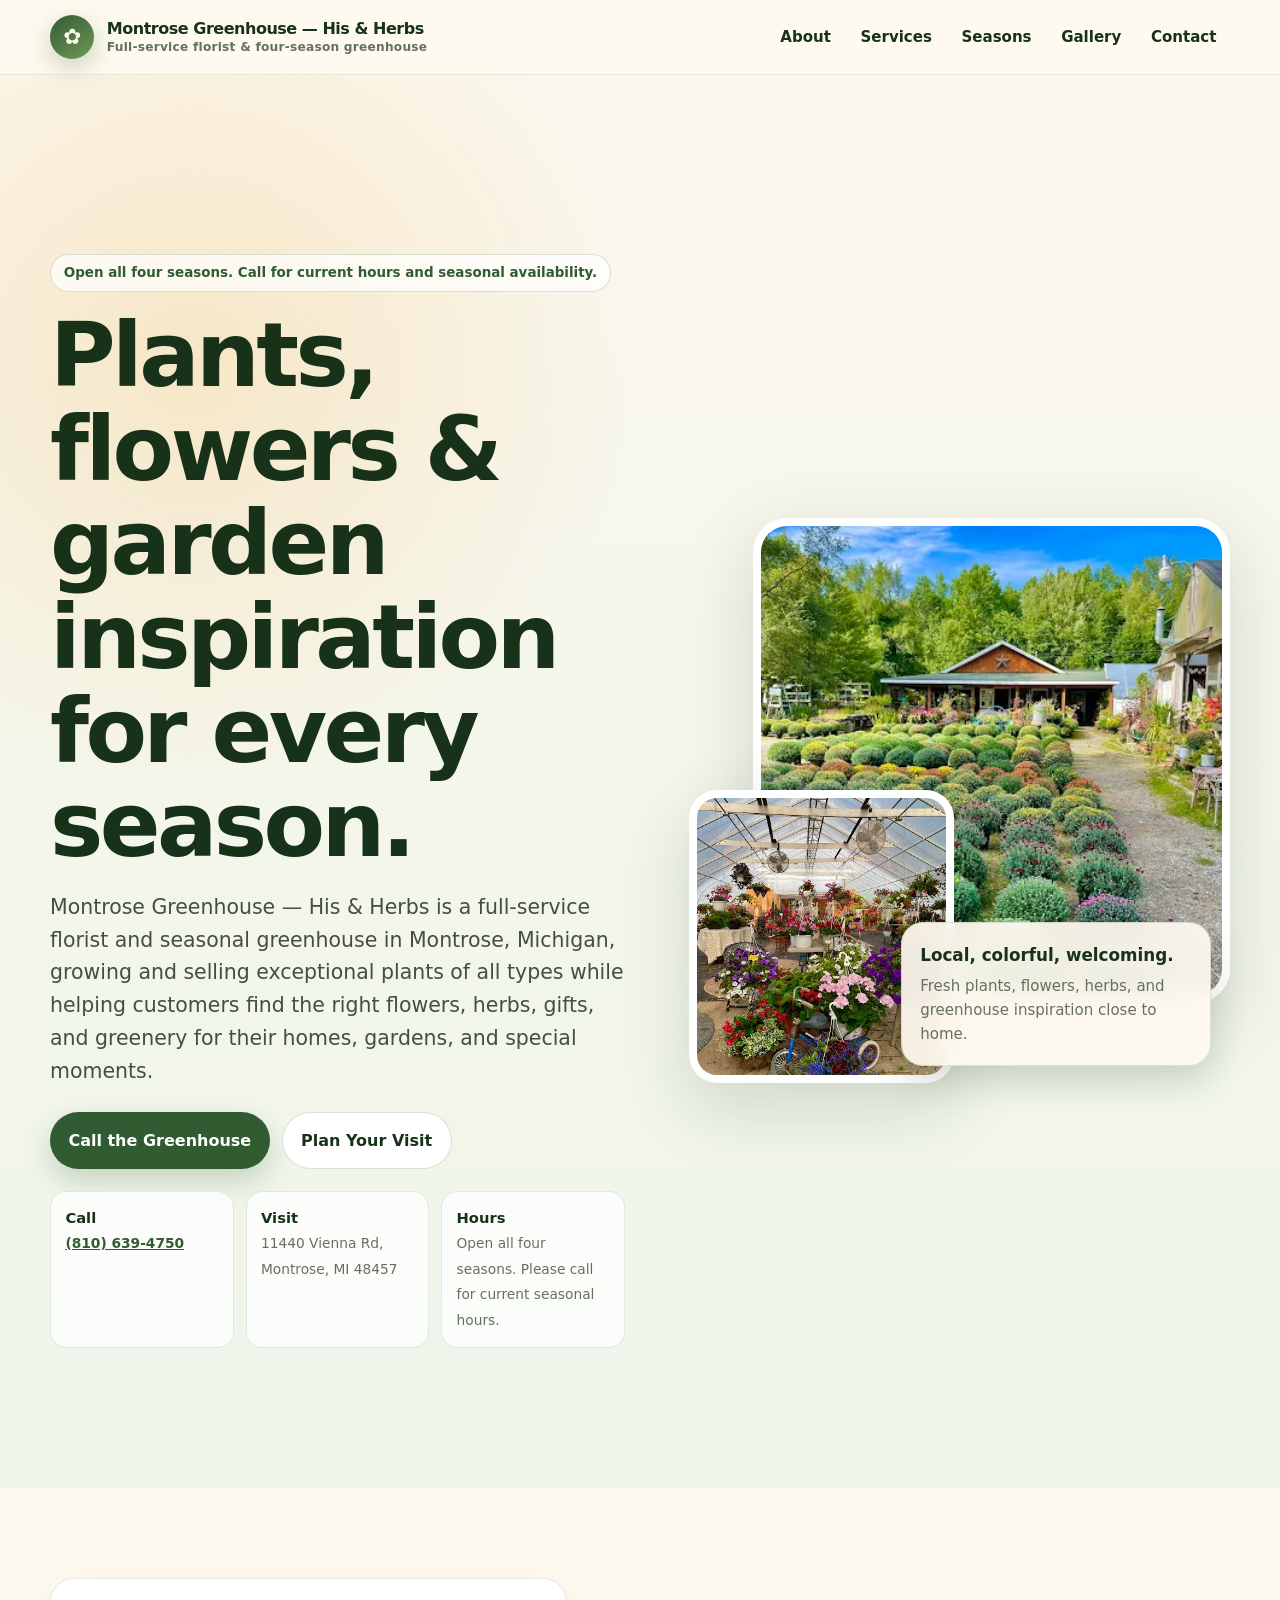
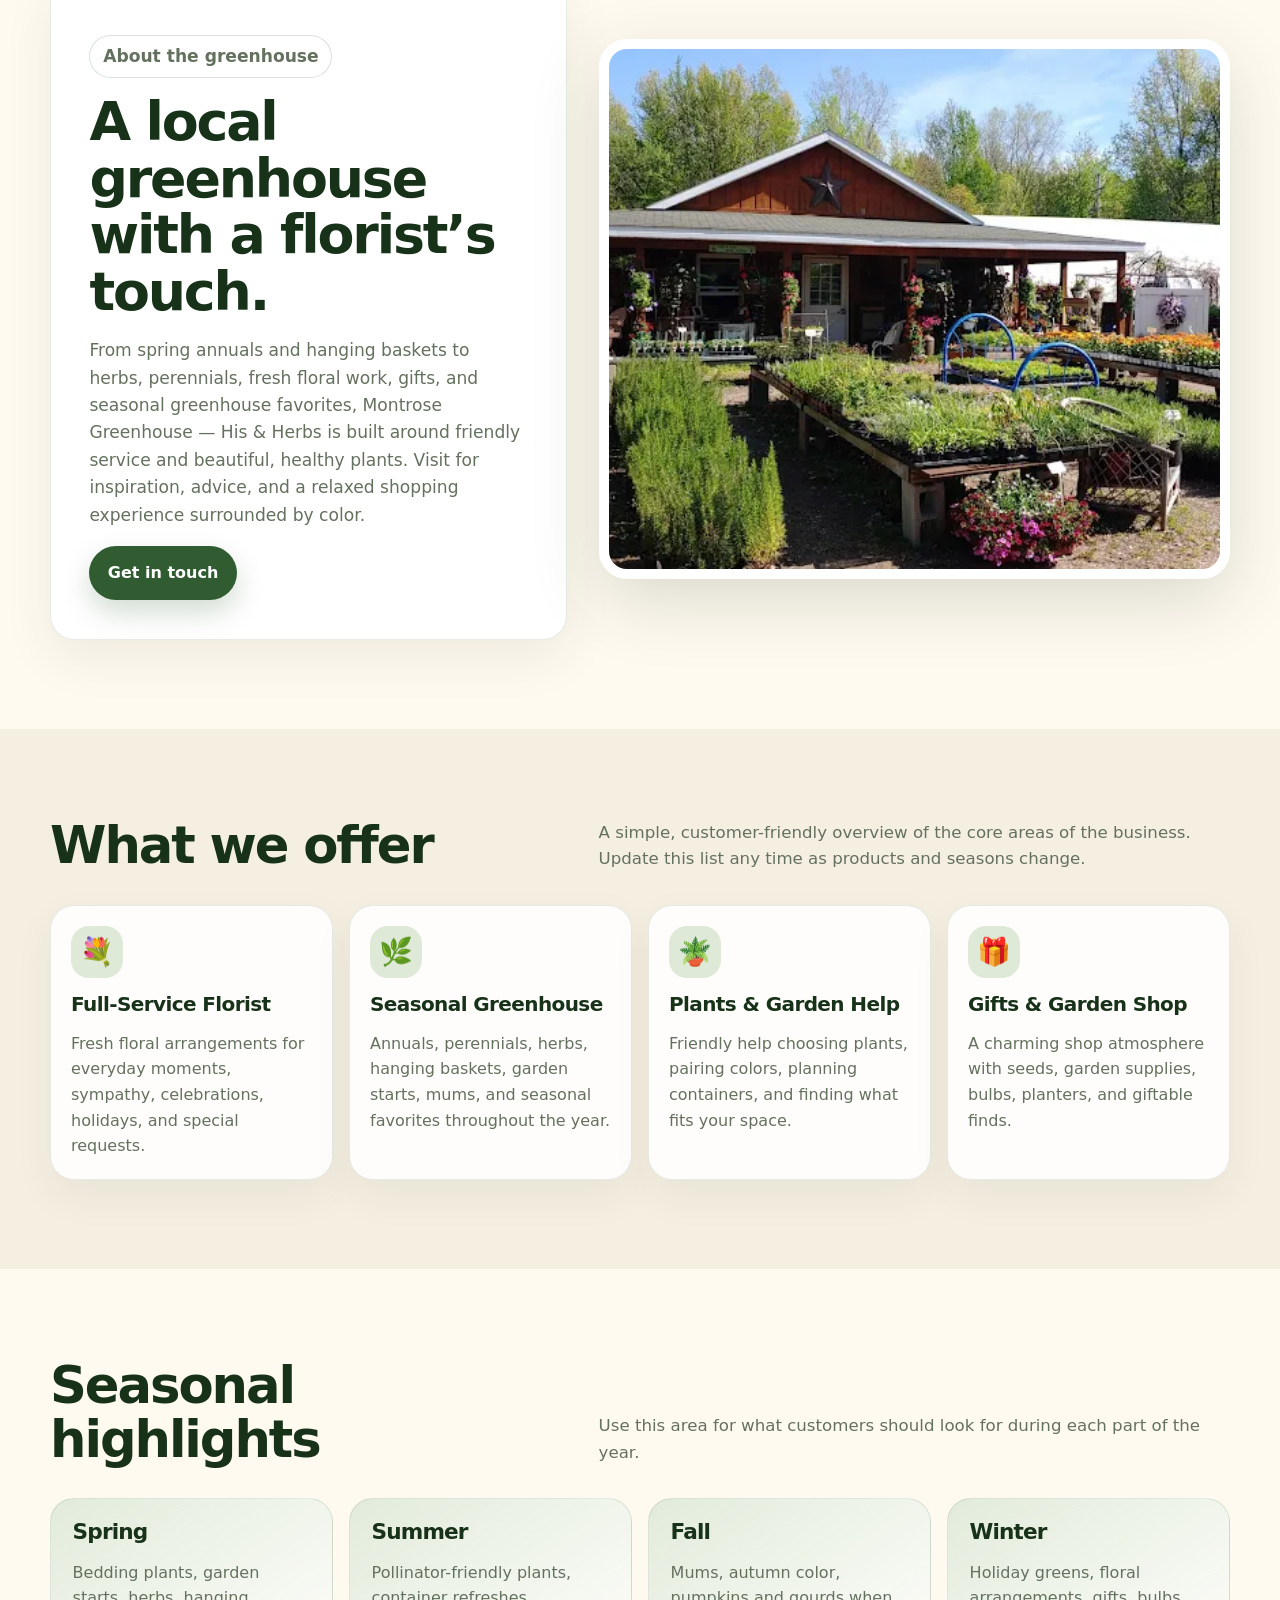
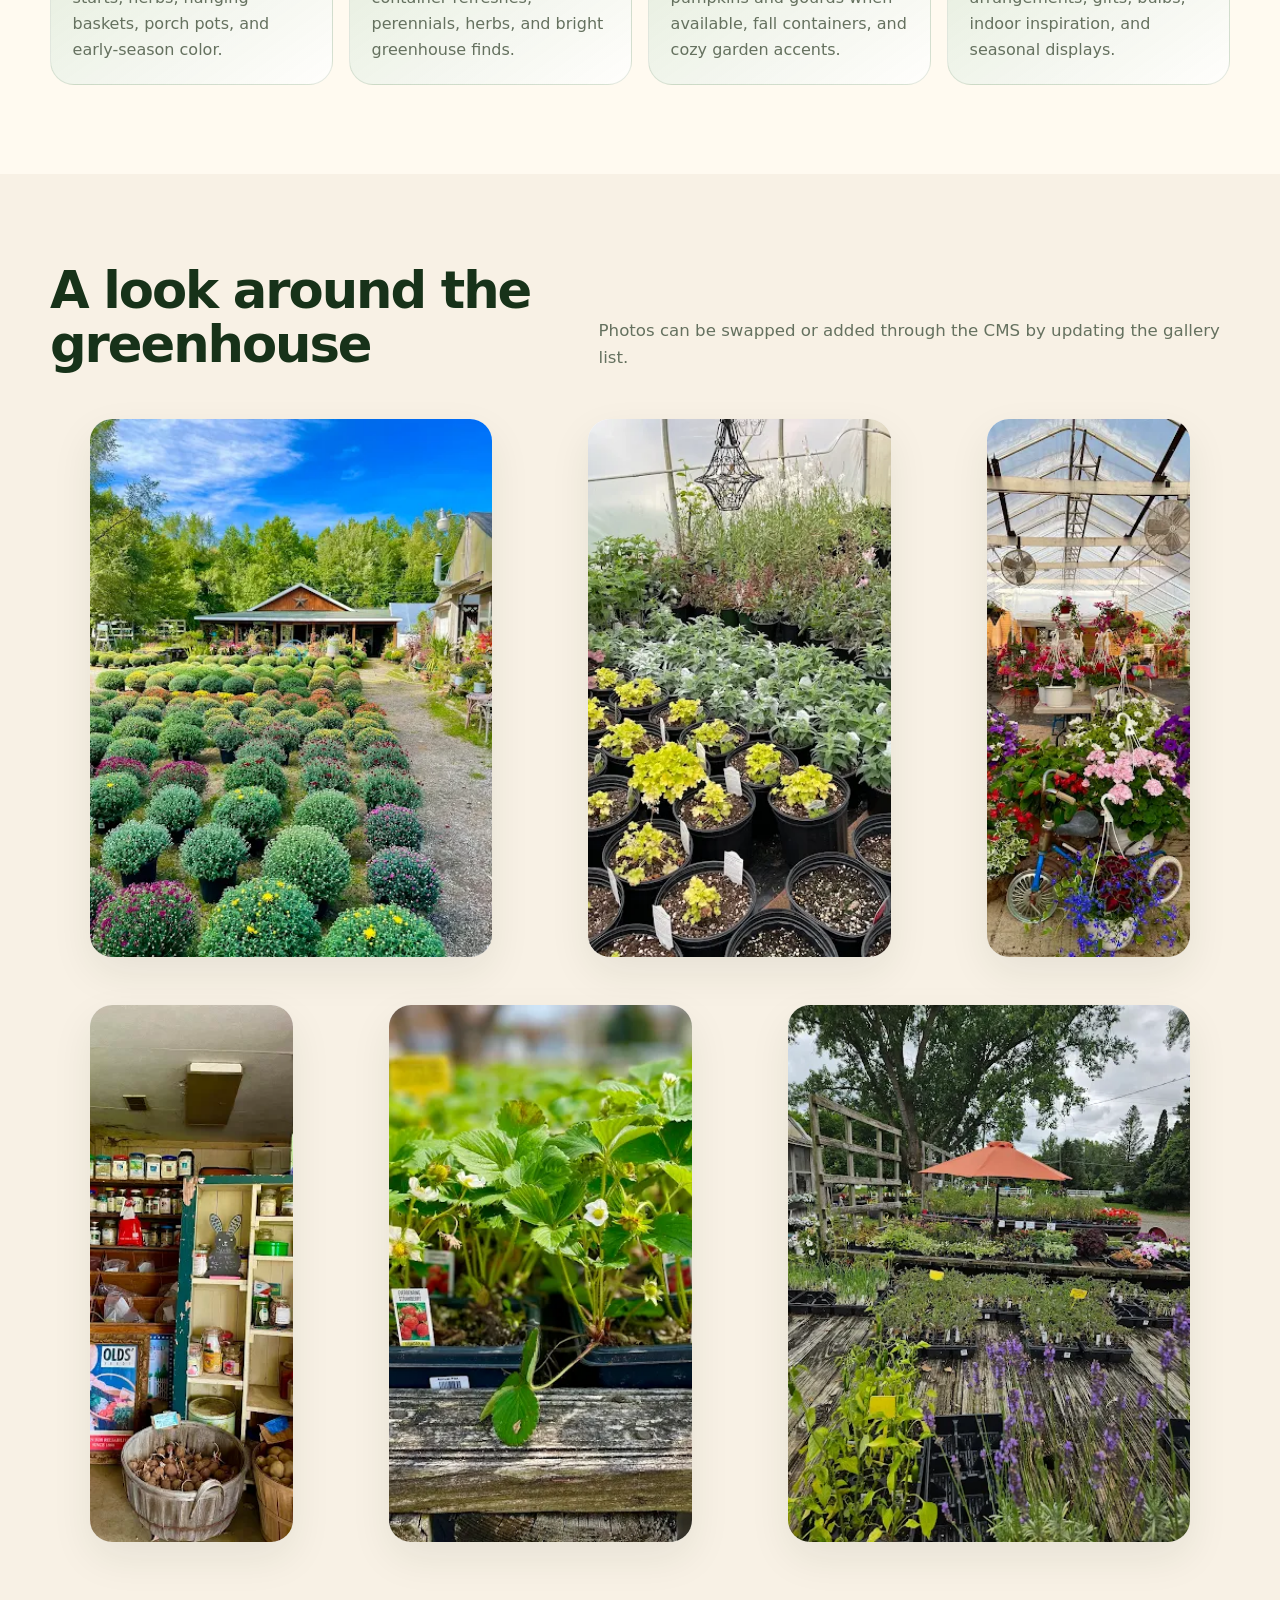
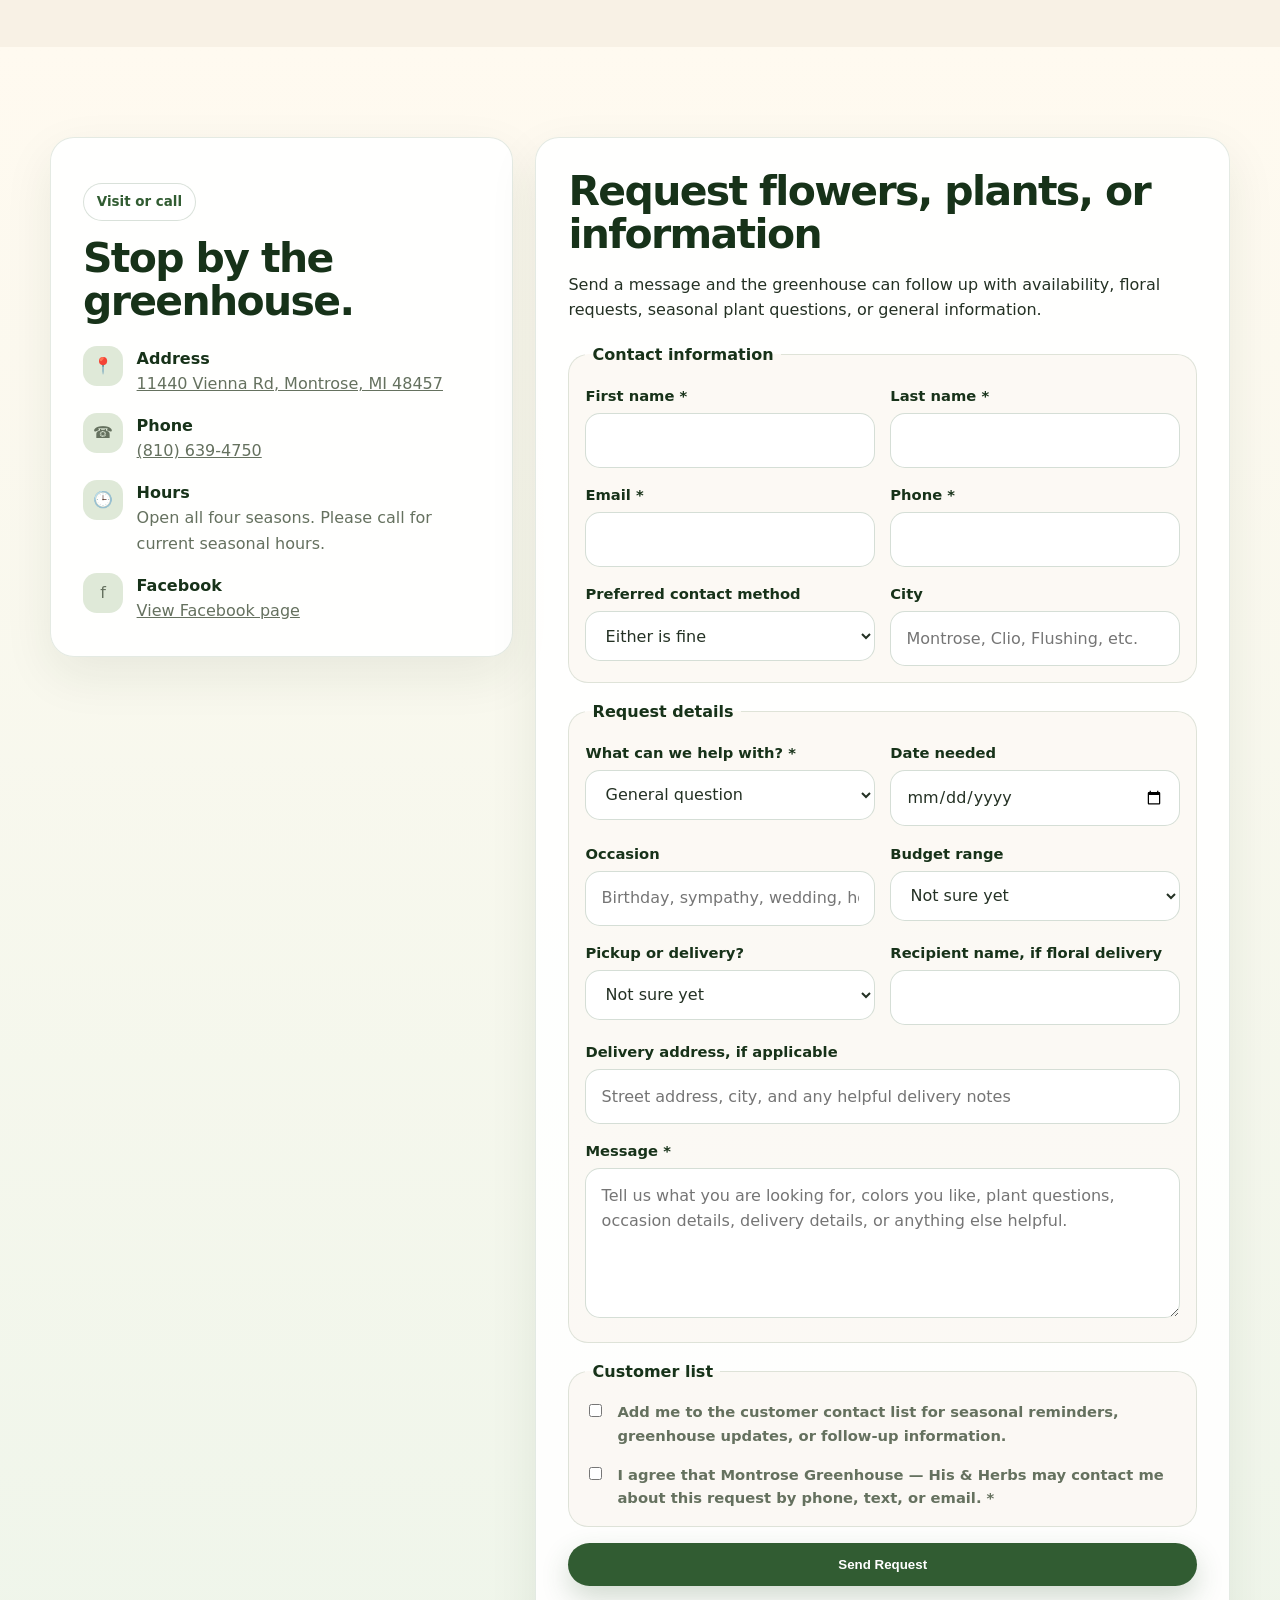
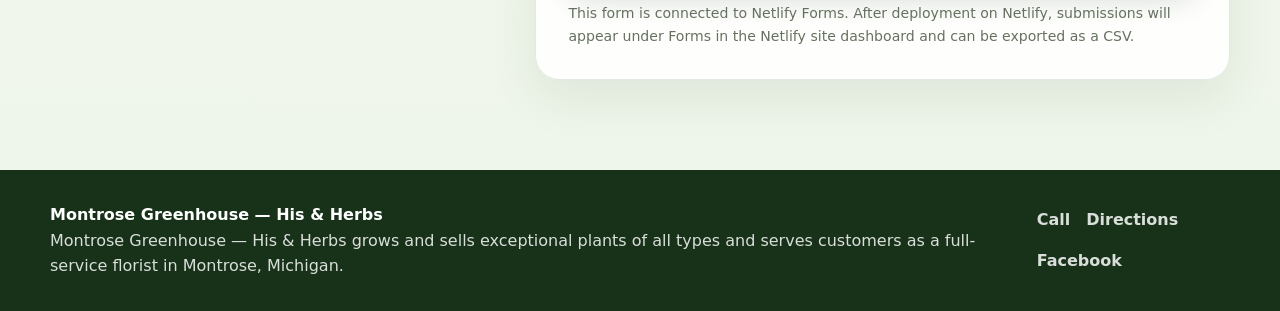
==== commit 8230a680: "form added" ====
--- a/index.html
+++ b/index.html
@@ -143,12 +143,16 @@
     .info-item strong { display: block; color: var(--deep); }
     .info-item span, .info-item a { color: var(--muted); }
 
-    form { margin-top: 1.2rem; display: grid; gap: .95rem; }
+    form { margin-top: 1.2rem; display: grid; gap: 1rem; }
+    fieldset { border: 1px solid rgba(49, 92, 50, .14); border-radius: 20px; padding: 1rem; margin: 0; background: rgba(245, 239, 226, .36); display: grid; gap: .95rem; }
+    legend { padding: 0 .45rem; font-weight: 900; color: var(--deep); }
     .form-row { display: grid; grid-template-columns: 1fr 1fr; gap: .95rem; }
     label { display: block; font-weight: 800; color: var(--deep); font-size: .92rem; margin-bottom: .35rem; }
     input, select, textarea { width: 100%; border: 1px solid rgba(49, 92, 50, .2); border-radius: 15px; padding: .85rem .95rem; font: inherit; background: var(--white); color: var(--ink); }
     textarea { min-height: 150px; resize: vertical; }
     input:focus, select:focus, textarea:focus { outline: 3px solid rgba(111, 152, 87, .25); border-color: var(--forest); }
+    .checkbox-line { display: flex; align-items: flex-start; gap: .75rem; margin: 0; color: var(--muted); font-weight: 700; }
+    .checkbox-line input { width: auto; margin-top: .25rem; }
     .hidden { display: none; }
     .fine-print { color: var(--muted); font-size: .88rem; margin: 0; }
 
@@ -288,56 +292,128 @@
         <div class="form-card">
           <h2 data-text="contactTitle">Request flowers, plants, or information</h2>
           <p data-text="contactIntro">Send a message and the greenhouse can follow up with availability, floral requests, seasonal plant questions, or general information.</p>
-          <form name="contact" method="POST" action="/thank-you/" data-netlify="true" netlify-honeypot="bot-field">
+          <form name="contact" id="contact-form" method="POST" action="/thank-you/" data-netlify="true" netlify-honeypot="bot-field">
             <input type="hidden" name="form-name" value="contact" />
+            <input type="hidden" name="subject" value="New website contact from Montrose Greenhouse — His & Herbs" />
             <p class="hidden"><label>Do not fill this out: <input name="bot-field" /></label></p>
-            <div class="form-row">
+
+            <fieldset>
+              <legend>Contact information</legend>
+              <div class="form-row">
+                <div>
+                  <label for="firstName">First name *</label>
+                  <input id="firstName" name="first_name" type="text" autocomplete="given-name" required />
+                </div>
+                <div>
+                  <label for="lastName">Last name *</label>
+                  <input id="lastName" name="last_name" type="text" autocomplete="family-name" required />
+                </div>
+              </div>
+              <div class="form-row">
+                <div>
+                  <label for="email">Email *</label>
+                  <input id="email" name="email" type="email" autocomplete="email" required />
+                </div>
+                <div>
+                  <label for="phone">Phone *</label>
+                  <input id="phone" name="phone" type="tel" autocomplete="tel" required />
+                </div>
+              </div>
+              <div class="form-row">
+                <div>
+                  <label for="preferredContact">Preferred contact method</label>
+                  <select id="preferredContact" name="preferred_contact_method">
+                    <option value="Either">Either is fine</option>
+                    <option value="Phone">Phone</option>
+                    <option value="Email">Email</option>
+                    <option value="Text">Text message</option>
+                  </select>
+                </div>
+                <div>
+                  <label for="city">City</label>
+                  <input id="city" name="city" type="text" autocomplete="address-level2" placeholder="Montrose, Clio, Flushing, etc." />
+                </div>
+              </div>
+            </fieldset>
+
+            <fieldset>
+              <legend>Request details</legend>
+              <div class="form-row">
+                <div>
+                  <label for="requestType">What can we help with? *</label>
+                  <select id="requestType" name="request_type" required>
+                    <option value="General question">General question</option>
+                    <option value="Fresh floral arrangement">Fresh floral arrangement</option>
+                    <option value="Funeral or sympathy flowers">Funeral or sympathy flowers</option>
+                    <option value="Wedding or event flowers">Wedding or event flowers</option>
+                    <option value="Plant availability">Plant availability</option>
+                    <option value="Greenhouse or garden help">Greenhouse or garden help</option>
+                    <option value="Seasonal products">Seasonal products</option>
+                    <option value="Gift or garden shop item">Gift or garden shop item</option>
+                    <option value="Other">Other</option>
+                  </select>
+                </div>
+                <div>
+                  <label for="dateNeeded">Date needed</label>
+                  <input id="dateNeeded" name="date_needed" type="date" />
+                </div>
+              </div>
+              <div class="form-row">
+                <div>
+                  <label for="occasion">Occasion</label>
+                  <input id="occasion" name="occasion" type="text" placeholder="Birthday, sympathy, wedding, holiday, etc." />
+                </div>
+                <div>
+                  <label for="budget">Budget range</label>
+                  <select id="budget" name="budget_range">
+                    <option value="Not sure yet">Not sure yet</option>
+                    <option value="Under $50">Under $50</option>
+                    <option value="$50-$100">$50-$100</option>
+                    <option value="$100-$250">$100-$250</option>
+                    <option value="$250-$500">$250-$500</option>
+                    <option value="$500+">$500+</option>
+                  </select>
+                </div>
+              </div>
+              <div class="form-row">
+                <div>
+                  <label for="orderPreference">Pickup or delivery?</label>
+                  <select id="orderPreference" name="pickup_or_delivery">
+                    <option value="Not sure yet">Not sure yet</option>
+                    <option value="Pickup">Pickup</option>
+                    <option value="Delivery">Delivery, if available</option>
+                    <option value="Information only">Information only</option>
+                  </select>
+                </div>
+                <div>
+                  <label for="recipientName">Recipient name, if floral delivery</label>
+                  <input id="recipientName" name="recipient_name" type="text" autocomplete="off" />
+                </div>
+              </div>
               <div>
-                <label for="name">Name *</label>
-                <input id="name" name="name" type="text" autocomplete="name" required />
+                <label for="deliveryAddress">Delivery address, if applicable</label>
+                <input id="deliveryAddress" name="delivery_address" type="text" autocomplete="street-address" placeholder="Street address, city, and any helpful delivery notes" />
               </div>
               <div>
-                <label for="email">Email *</label>
-                <input id="email" name="email" type="email" autocomplete="email" required />
-              </div>
-            </div>
-            <div class="form-row">
-              <div>
-                <label for="phone">Phone</label>
-                <input id="phone" name="phone" type="tel" autocomplete="tel" />
-              </div>
-              <div>
-                <label for="requestType">What can we help with?</label>
-                <select id="requestType" name="request_type">
-                  <option value="General question">General question</option>
-                  <option value="Floral arrangement">Floral arrangement</option>
-                  <option value="Plant availability">Plant availability</option>
-                  <option value="Wedding or event flowers">Wedding or event flowers</option>
-                  <option value="Seasonal products">Seasonal products</option>
-                  <option value="Other">Other</option>
-                </select>
-              </div>
-            </div>
-            <div class="form-row">
-              <div>
-                <label for="preferredContact">Preferred contact method</label>
-                <select id="preferredContact" name="preferred_contact_method">
-                  <option value="Email">Email</option>
-                  <option value="Phone">Phone</option>
-                  <option value="Either">Either is fine</option>
-                </select>
-              </div>
-              <div>
-                <label for="dateNeeded">Date needed, if any</label>
-                <input id="dateNeeded" name="date_needed" type="date" />
-              </div>
-            </div>
-            <div>
-              <label for="message">Message *</label>
-              <textarea id="message" name="message" placeholder="Tell us what you are looking for, colors you like, plant questions, occasion details, or anything else helpful." required></textarea>
-            </div>
+                <label for="message">Message *</label>
+                <textarea id="message" name="message" placeholder="Tell us what you are looking for, colors you like, plant questions, occasion details, delivery details, or anything else helpful." required></textarea>
+              </div>
+            </fieldset>
+
+            <fieldset>
+              <legend>Customer list</legend>
+              <label class="checkbox-line" for="customerList">
+                <input id="customerList" name="add_to_customer_contact_list" type="checkbox" value="Yes" />
+                <span>Add me to the customer contact list for seasonal reminders, greenhouse updates, or follow-up information.</span>
+              </label>
+              <label class="checkbox-line" for="consent">
+                <input id="consent" name="contact_permission" type="checkbox" value="Yes" required />
+                <span>I agree that Montrose Greenhouse — His & Herbs may contact me about this request by phone, text, or email. *</span>
+              </label>
+            </fieldset>
+
             <button class="btn btn-primary" type="submit">Send Request</button>
-            <p class="fine-print">This form is set up for Netlify Forms. Submissions will appear in the Netlify site dashboard after the site is deployed on Netlify with form detection enabled.</p>
+            <p class="fine-print">This form is connected to Netlify Forms. After deployment on Netlify, submissions will appear under Forms in the Netlify site dashboard and can be exported as a CSV.</p>
           </form>
         </div>
       </div>
